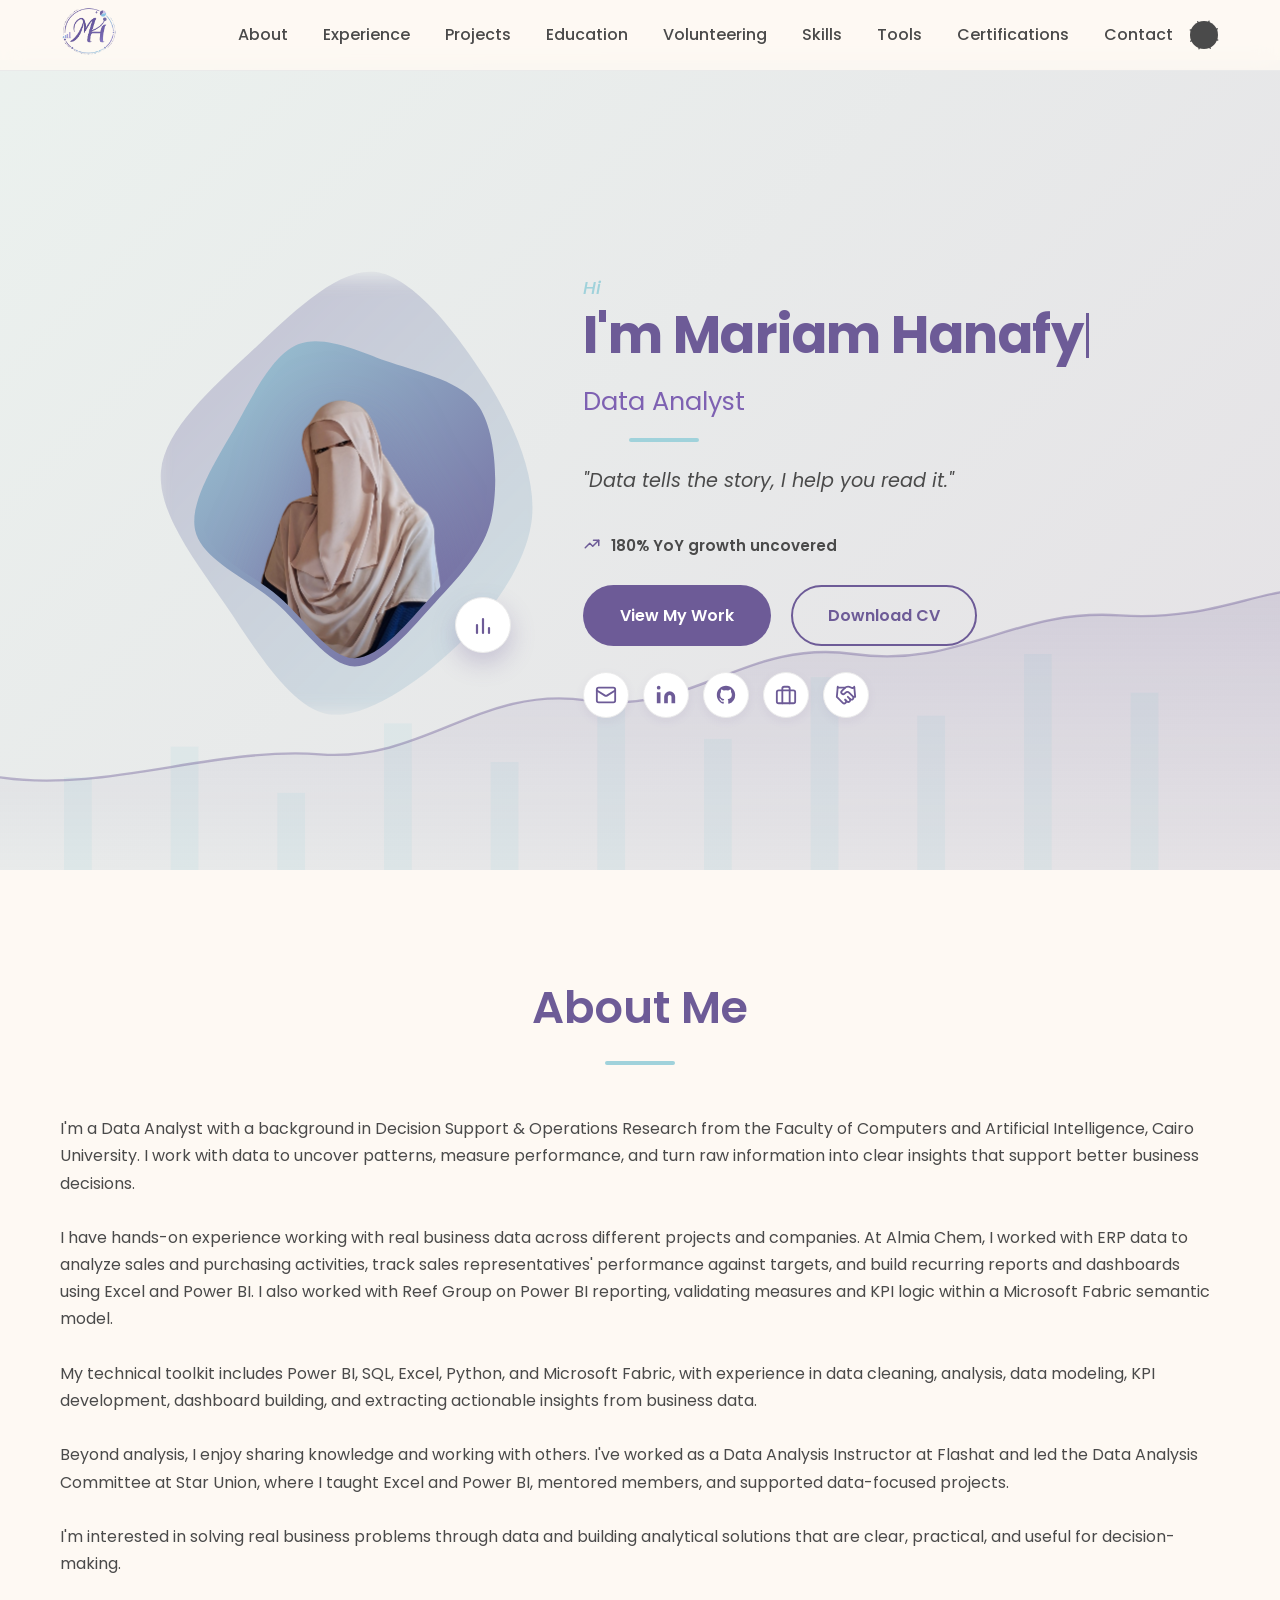
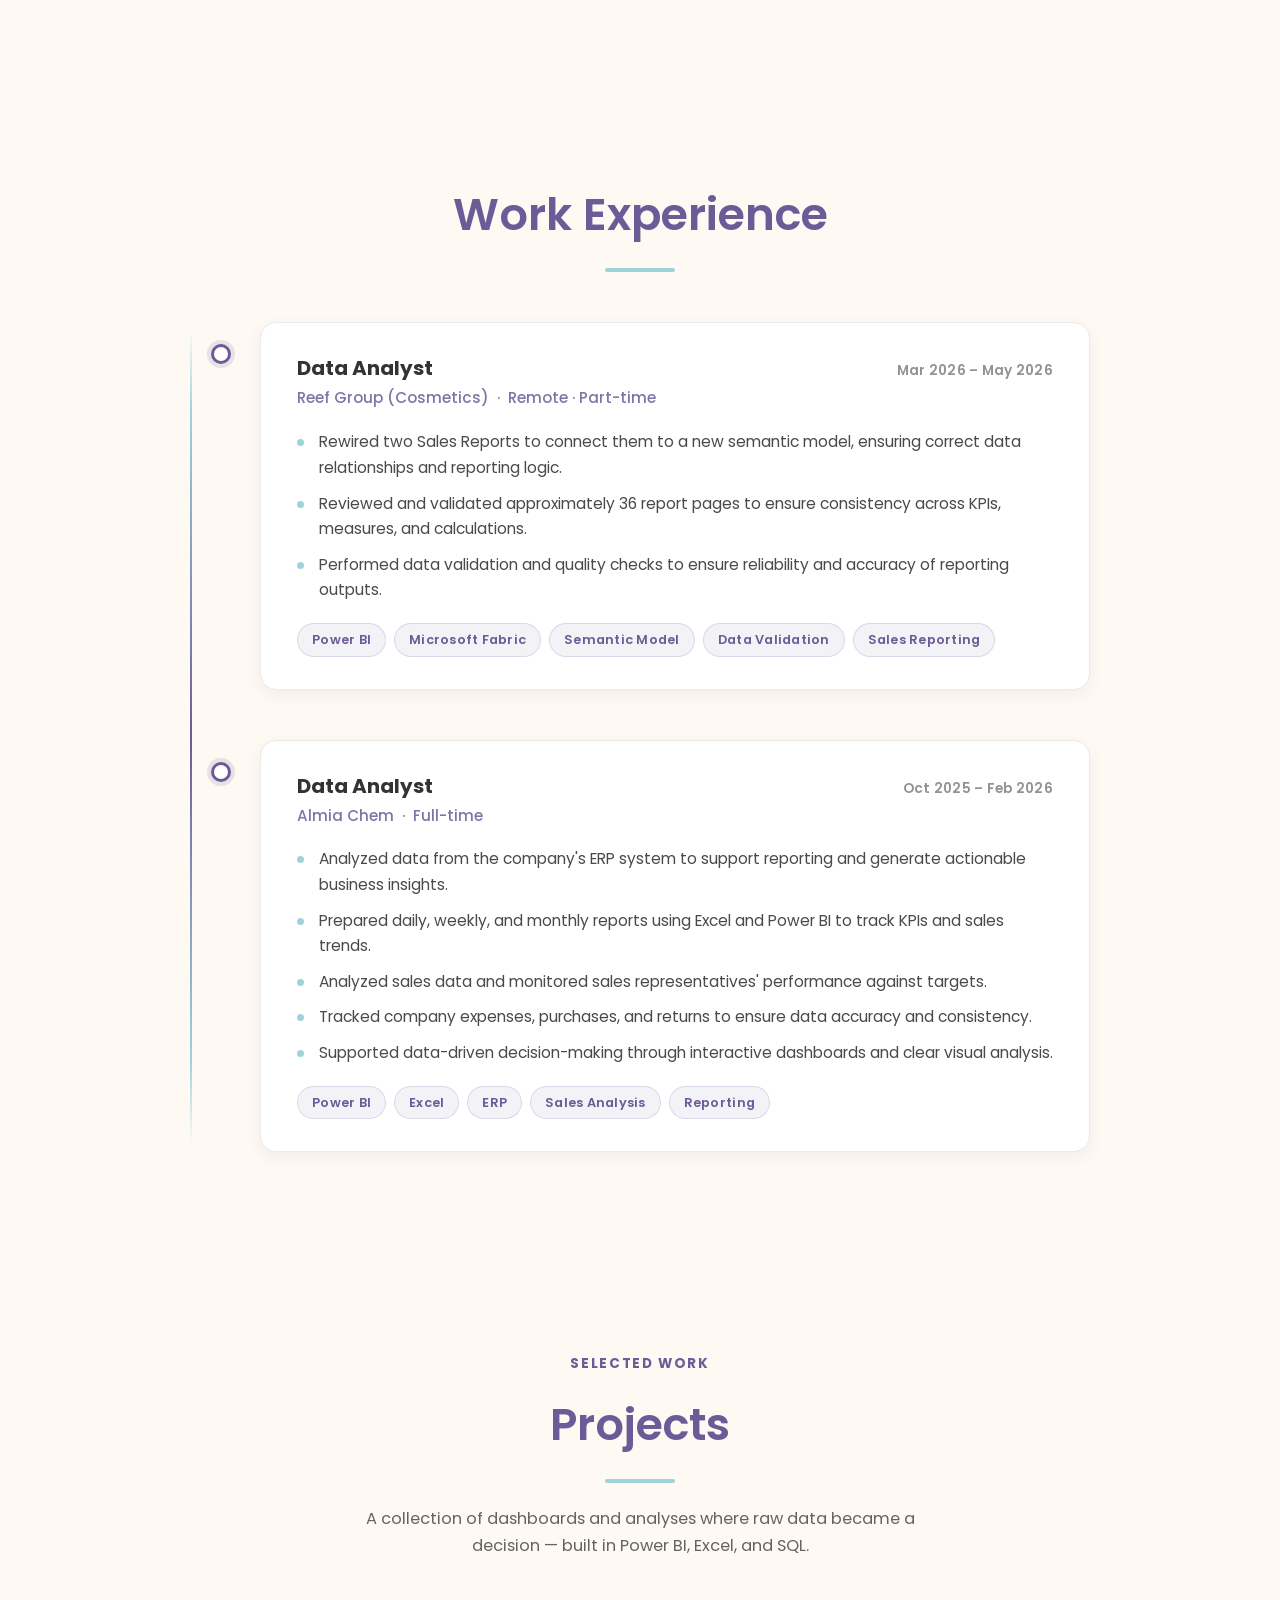
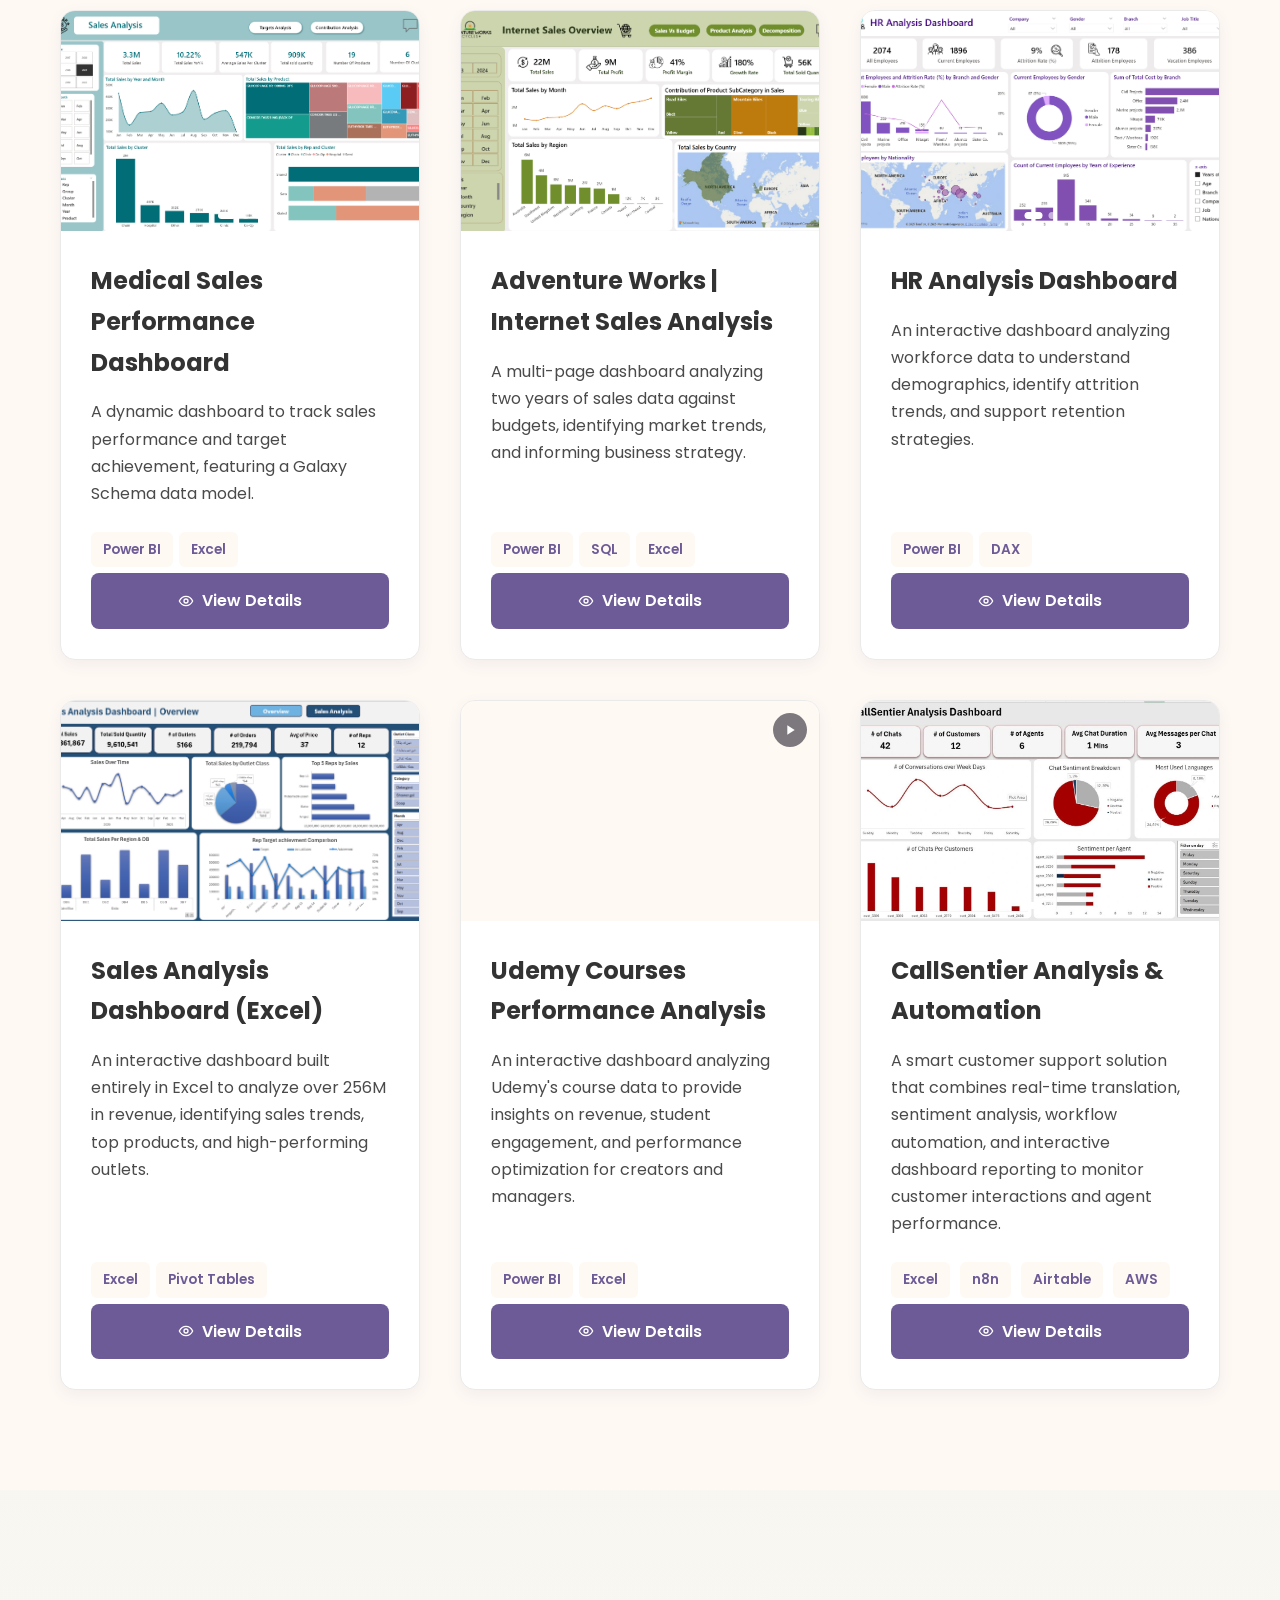
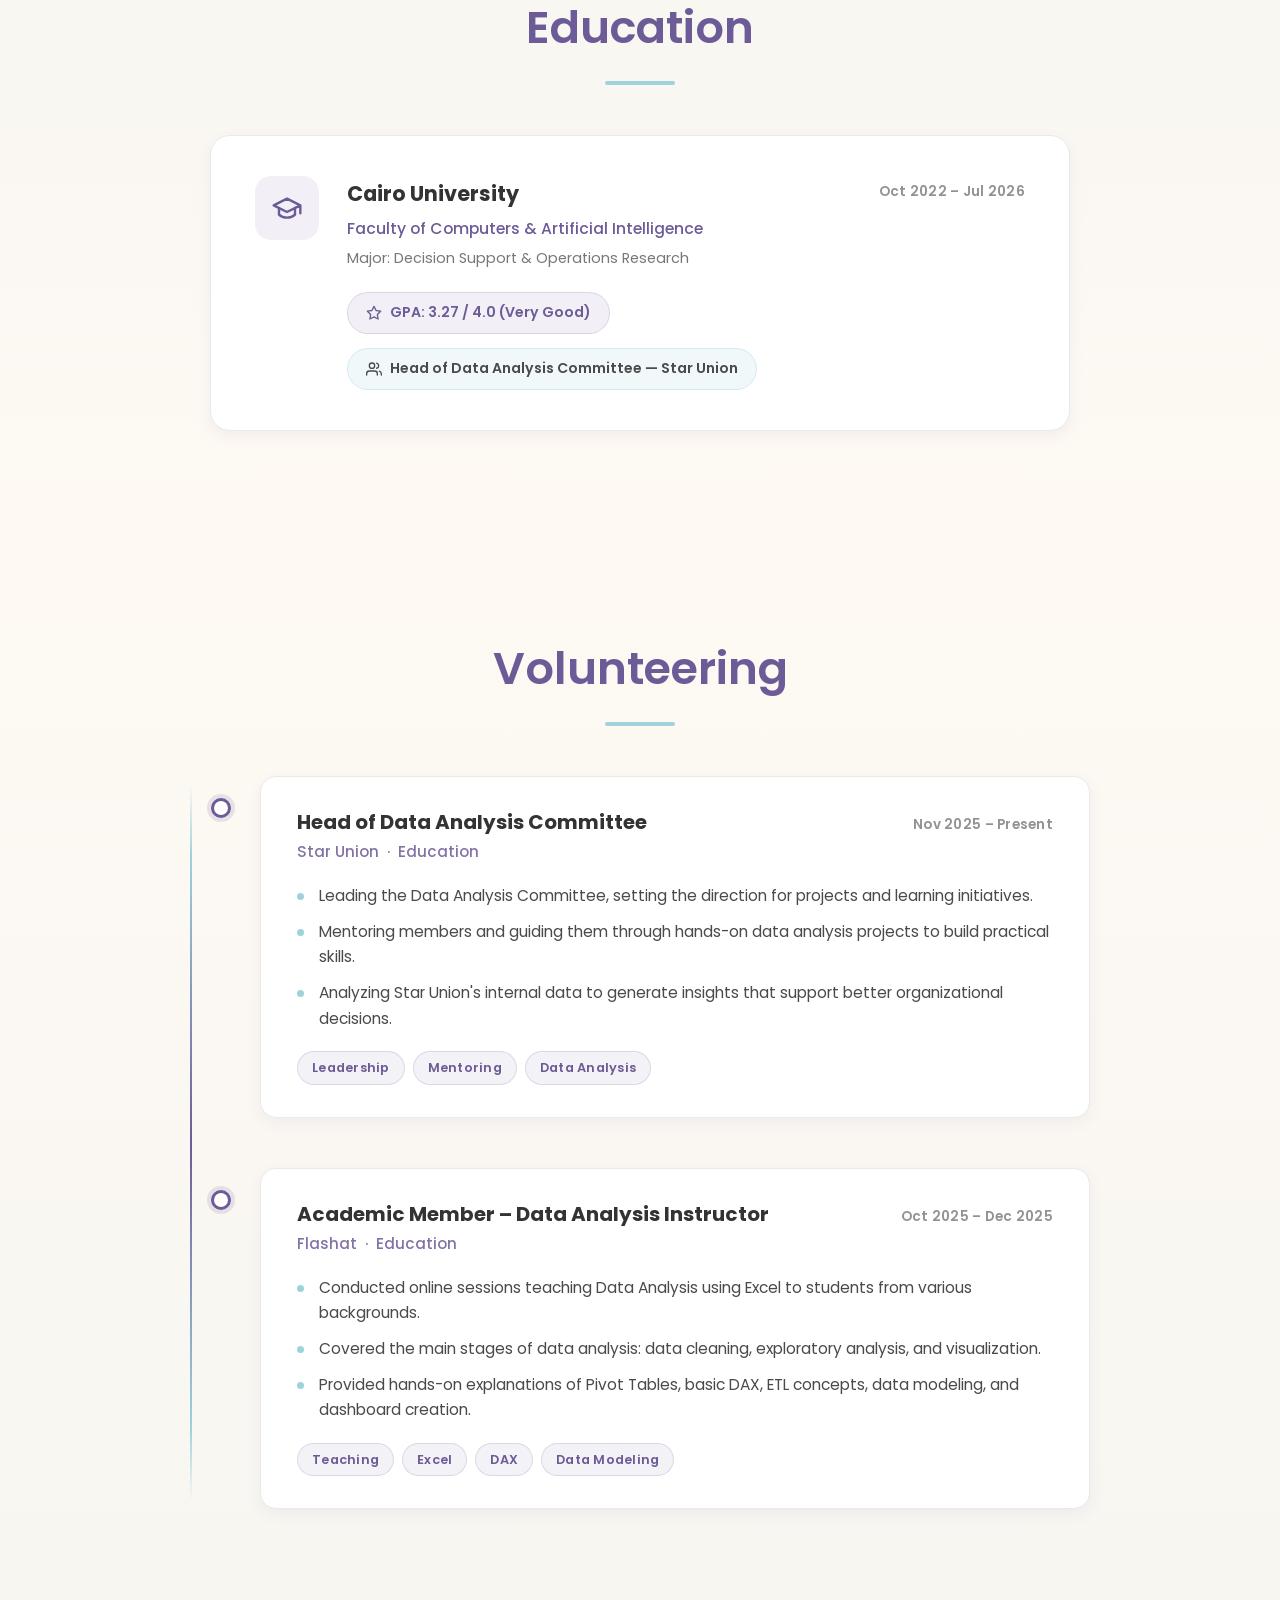
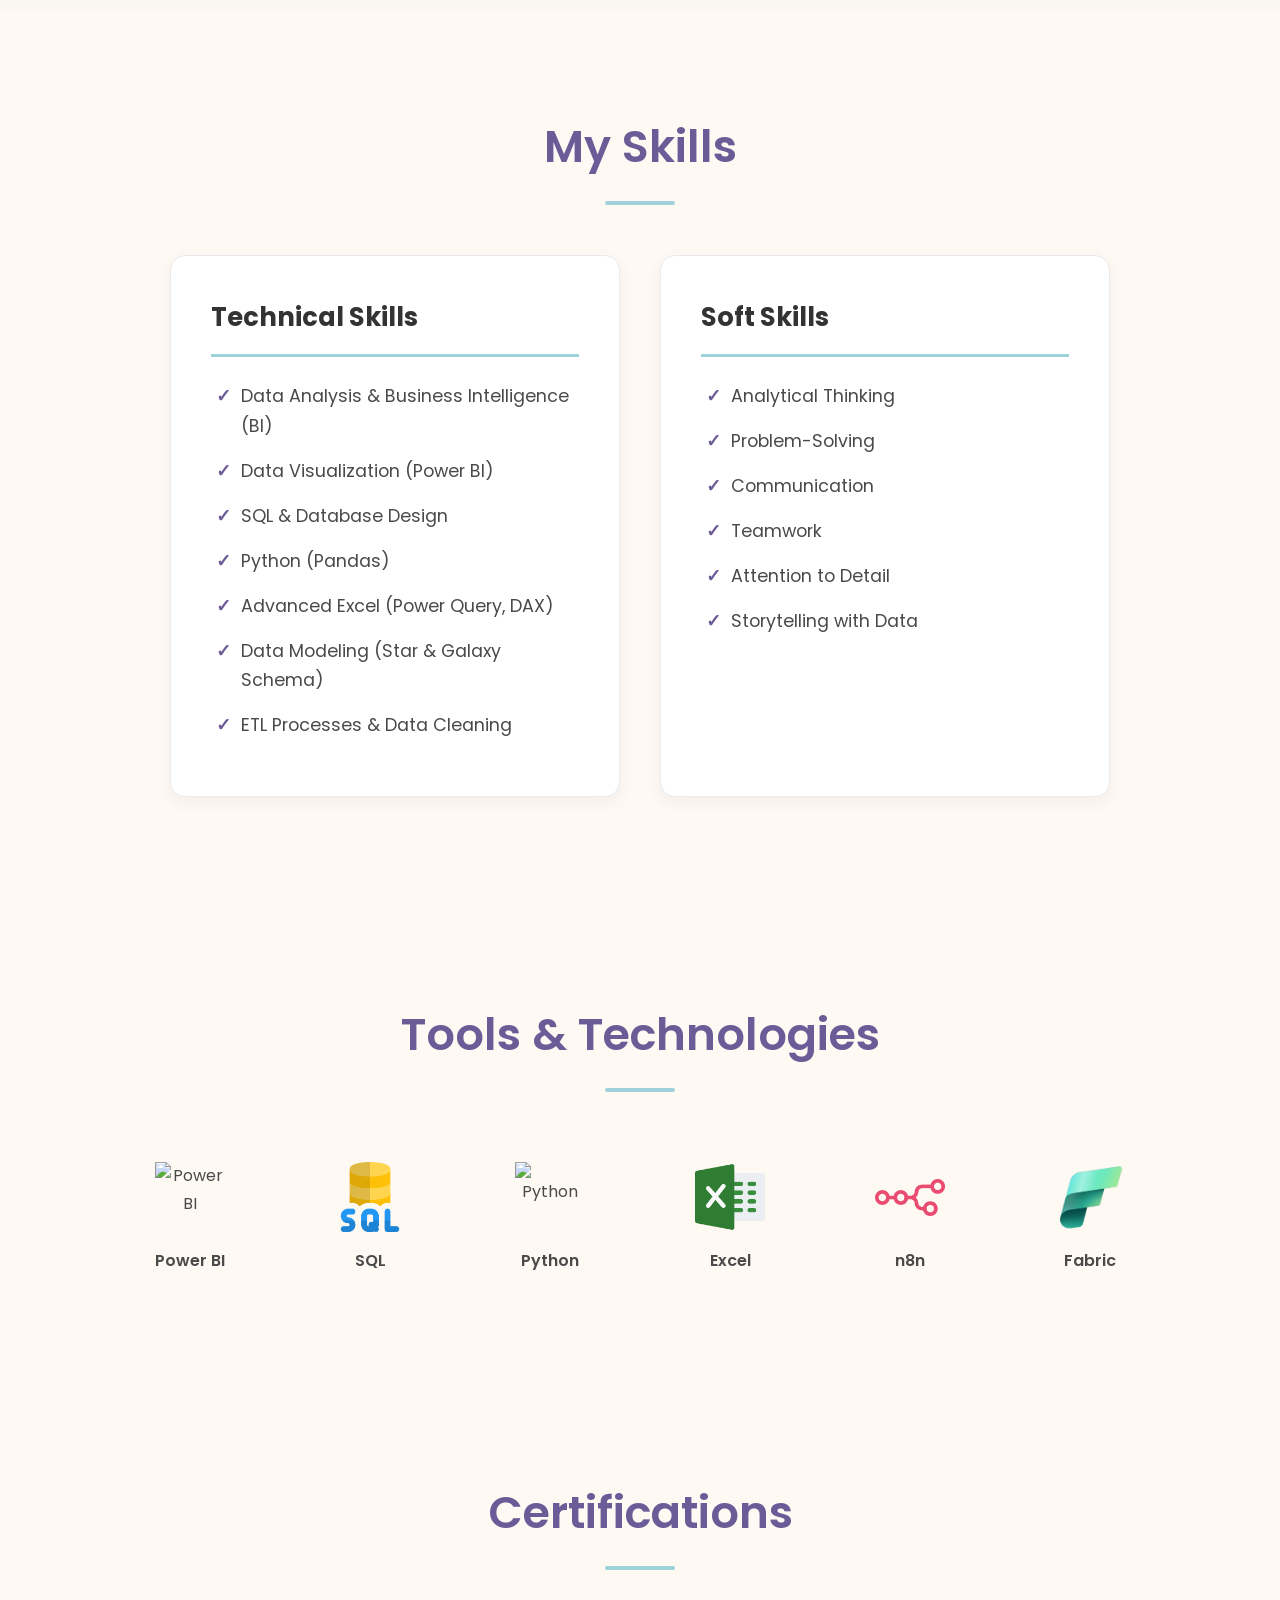
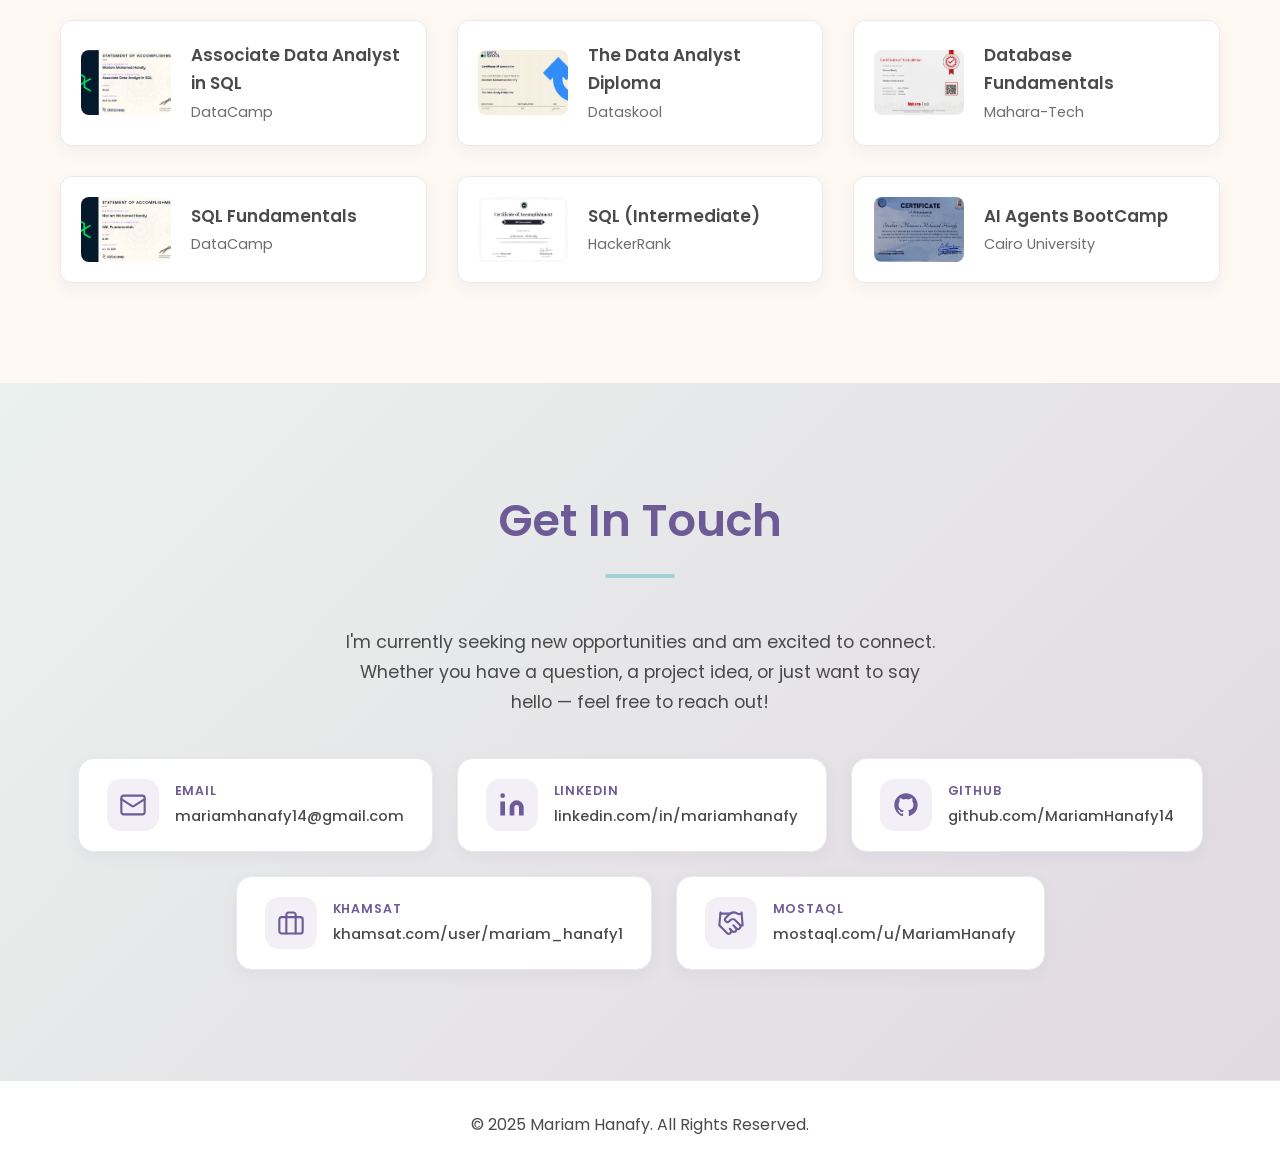
==== index.html @ 64dc669a "update" ====
<!DOCTYPE html>
<html lang="en">
<head>
    <meta charset="UTF-8">
    <meta name="viewport" content="width=device-width, initial-scale=1.0">
    <title>Mariam Hanafy | Data Analyst</title>
    <link rel="icon" type="image/svg+xml" href="logo.png">
    <link rel="stylesheet" href="style.css">
    <link rel="preconnect" href="https://fonts.googleapis.com">
    <link rel="preconnect" href="https://fonts.gstatic.com" crossorigin>
    <link href="https://fonts.googleapis.com/css2?family=Poppins:wght@300;400;500;600;700&display=swap" rel="stylesheet">
</head>
<body>

    <header>
        <div class="container">
<nav>
    <a href="index.html" class="logo">
        <img src="logo.png" alt="Mariam Hanafy Logo">
    </a>
    <div class="nav-right">
        <ul class="nav-links">
                    <li><a href="#about">About</a></li>
                    <li><a href="#experience">Experience</a></li>
                    <li><a href="#projects">Projects</a></li>
                    <li><a href="#education">Education</a></li>
                    <li><a href="#volunteering">Volunteering</a></li>
                    <li><a href="#skills">Skills</a></li>
                    <li><a href="#tools">Tools</a></li>
                    <li><a href="#certifications">Certifications</a></li>
                    <li><a href="#contact">Contact</a></li>
                </ul>

        <button class="theme-toggle" id="theme-toggle" title="Toggles light & dark" aria-label="auto" aria-live="polite">
            <svg class="sun-and-moon" aria-hidden="true" width="24" height="24" viewBox="0 0 24 24">
                <mask class="moon" id="moon-mask"><rect x="0" y="0" width="100%" height="100%" fill="white" /><circle cx="24" cy="10" r="6" fill="black" /></mask>
                <circle class="sun" cx="12" cy="12" r="6" mask="url(#moon-mask)" fill="currentColor" />
                <g class="sun-beams" stroke="currentColor"><line x1="12" y1="1" x2="12" y2="3" /><line x1="12" y1="21" x2="12" y2="23" /><line x1="4.22" y1="4.22" x2="5.64" y2="5.64" /><line x1="18.36" y1="18.36" x2="19.78" y2="19.78" /><line x1="1" y1="12" x2="3" y2="12" /><line x1="21" y1="12" x2="23" y2="12" /><line x1="4.22" y1="19.78" x2="5.64" y2="18.36" /><line x1="18.36" y1="5.64" x2="19.78" y2="4.22" /></g>
            </svg>
        </button>
        <button class="hamburger-btn" id="hamburger-btn" aria-label="Open menu">
            <span></span>
            <span></span>
            <span></span>
        </button>
    </div>
</nav>

        </div>
    </header>

    <main>
        <!-- ================================================== -->
        <!--                   Hero Section                     -->
        <!-- ================================================== -->
        <section id="hero">
            <!-- Reusable organic blob clip-paths for the profile photo frame -->
            <svg width="0" height="0" style="position:absolute" aria-hidden="true">
                <defs>
                    <clipPath id="blobPrimary" clipPathUnits="objectBoundingBox">
                        <path d="M 0.9153 0.5628 C 0.8936 0.6487 0.8174 0.7184 0.7500 0.7835 C 0.6826 0.8486 0.5903 0.9537 0.5111 0.9535 C 0.4319 0.9533 0.3534 0.8424 0.2747 0.7823 C 0.1960 0.7222 0.0579 0.6709 0.0389 0.5930 C 0.0199 0.5151 0.1099 0.3970 0.1607 0.3151 C 0.2115 0.2331 0.2675 0.1287 0.3436 0.1012 C 0.4198 0.0736 0.5285 0.1219 0.6179 0.1497 C 0.7072 0.1775 0.8304 0.1992 0.8800 0.2680 C 0.9295 0.3369 0.9369 0.4768 0.9153 0.5628 Z"/>
                    </clipPath>
                    <clipPath id="blobEcho" clipPathUnits="objectBoundingBox">
                        <path d="M 0.7716 0.8423 C 0.6858 0.9173 0.5403 1.0178 0.4421 1.0027 C 0.3440 0.9876 0.2532 0.8446 0.1829 0.7516 C 0.1126 0.6586 0.0102 0.5408 0.0202 0.4448 C 0.0301 0.3488 0.1529 0.2518 0.2427 0.1757 C 0.3324 0.0996 0.4596 -0.0211 0.5589 -0.0118 C 0.6583 -0.0026 0.7724 0.1371 0.8387 0.2312 C 0.9051 0.3253 0.9682 0.4508 0.9570 0.5526 C 0.9458 0.6545 0.8575 0.7673 0.7716 0.8423 Z"/>
                    </clipPath>
                </defs>
            </svg>

            <!-- Ambient data-chart backdrop: a growth line that draws itself in on load, confined to the bottom edge so it never crosses the name -->
            <div class="hero-chart-bg" aria-hidden="true">
                <svg viewBox="0 0 1200 420" preserveAspectRatio="none" xmlns="http://www.w3.org/2000/svg">
                    <defs>
                        <linearGradient id="heroAreaFill" x1="0" y1="0" x2="0" y2="1">
                            <stop class="hero-area-stop-top" offset="0%"/>
                            <stop class="hero-area-stop-bottom" offset="100%"/>
                        </linearGradient>
                    </defs>
                    <rect class="hero-chart-bar" x="60" y="300" width="26" height="120" style="animation-delay:0.35s"/>
                    <rect class="hero-chart-bar" x="160" y="260" width="26" height="160" style="animation-delay:0.42s"/>
                    <rect class="hero-chart-bar" x="260" y="320" width="26" height="100" style="animation-delay:0.49s"/>
                    <rect class="hero-chart-bar" x="360" y="230" width="26" height="190" style="animation-delay:0.56s"/>
                    <rect class="hero-chart-bar" x="460" y="280" width="26" height="140" style="animation-delay:0.63s"/>
                    <rect class="hero-chart-bar" x="560" y="200" width="26" height="220" style="animation-delay:0.70s"/>
                    <rect class="hero-chart-bar" x="660" y="250" width="26" height="170" style="animation-delay:0.77s"/>
                    <rect class="hero-chart-bar" x="760" y="170" width="26" height="250" style="animation-delay:0.84s"/>
                    <rect class="hero-chart-bar" x="860" y="220" width="26" height="200" style="animation-delay:0.91s"/>
                    <rect class="hero-chart-bar" x="960" y="140" width="26" height="280" style="animation-delay:0.98s"/>
                    <rect class="hero-chart-bar" x="1060" y="190" width="26" height="230" style="animation-delay:1.05s"/>
                    <path class="hero-chart-area" fill="url(#heroAreaFill)" d="M0,300 C100,320 200,260 300,270 C400,280 450,180 550,200 C650,220 700,120 800,140 C900,160 950,80 1050,90 C1120,96 1160,70 1200,60 L1200,420 L0,420 Z"/>
                    <path class="hero-chart-line" d="M0,300 C100,320 200,260 300,270 C400,280 450,180 550,200 C650,220 700,120 800,140 C900,160 950,80 1050,90 C1120,96 1160,70 1200,60"/>
                </svg>
            </div>

            <div class="container">
                <div class="hero-flex">
                    <!-- Photo, left -->
                    <div class="hero-photo-col hero-reveal">
                        <div class="hero-photo-frame">
                            <img src="my profile photo.png" alt="Mariam Hanafy" class="hero-photo">
                            <span class="photo-badge" aria-hidden="true">
                                <svg viewBox="0 0 24 24" fill="none" stroke="currentColor" stroke-width="2.2" stroke-linecap="round" stroke-linejoin="round"><line x1="6" y1="20" x2="6" y2="12"/><line x1="12" y1="20" x2="12" y2="6"/><line x1="18" y1="20" x2="18" y2="15"/></svg>
                            </span>
                        </div>
                    </div>

                    <!-- Text, right -->
                    <div class="hero-text-col">
                        <p class="hero-greeting hero-reveal">Hi</p>
                        <h1 class="hero-name hero-reveal">I'm <span class="hero-typed-wrap"><span id="heroTypedName" class="hero-typed"></span><span class="hero-cursor" aria-hidden="true"></span></span></h1>
                        <div class="subtitle-wrapper hero-reveal">
                            <h2 id="subtitle">Data Analyst</h2>
                        </div>
                        <p class="tagline hero-reveal">"Data tells the story, I help you read it."</p>

                        <!-- Rotating stats ticker, drawn from real project results -->
                        <div class="hero-ticker hero-reveal">
                            <svg class="ticker-icon" viewBox="0 0 24 24" fill="none" stroke="currentColor" stroke-width="2" stroke-linecap="round" stroke-linejoin="round" aria-hidden="true"><polyline points="3 17 9 11 13 15 21 7"/><polyline points="14 7 21 7 21 14"/></svg>
                            <div class="ticker-track">
                                <span class="ticker-item">22M+ EGP in sales analyzed</span>
                                <span class="ticker-item">180% YoY growth uncovered</span>
                                <span class="ticker-item">6 dashboards shipped</span>
                                <span class="ticker-item">96.9% of target tracked to the point</span>
                            </div>
                        </div>

                        <div class="hero-buttons hero-reveal">
                            <a href="#projects" class="btn btn-primary">View My Work</a>
                            <a href="https://drive.google.com/file/d/1ixuGTMuUSyiNwHGaddFv5WG_xXlTjDwF/view?usp=sharing" target="_blank" class="btn btn-secondary">Download CV</a>
                        </div>
                        <!-- Hero Social Icons -->
                        <div class="hero-socials hero-reveal">
                            <a href="mailto:mariamhanafy14@gmail.com" class="hero-social-link" title="Email Me">
                                <svg xmlns="http://www.w3.org/2000/svg" width="22" height="22" viewBox="0 0 24 24" fill="none" stroke="currentColor" stroke-width="2" stroke-linecap="round" stroke-linejoin="round"><rect x="2" y="4" width="20" height="16" rx="2"/><path d="m22 7-8.97 5.7a1.94 1.94 0 0 1-2.06 0L2 7"/></svg>
                            </a>
                            <a href="https://www.linkedin.com/in/mariamhanafy" target="_blank" class="hero-social-link" title="LinkedIn">
                                <svg xmlns="http://www.w3.org/2000/svg" width="22" height="22" viewBox="0 0 24 24" fill="currentColor"><path d="M16 8a6 6 0 0 1 6 6v7h-4v-7a2 2 0 0 0-2-2 2 2 0 0 0-2 2v7h-4v-7a6 6 0 0 1 6-6z"/><rect x="2" y="9" width="4" height="12"/><circle cx="4" cy="4" r="2"/></svg>
                            </a>
                            <a href="https://github.com/MariamHanafy14" target="_blank" class="hero-social-link" title="GitHub">
                                <svg xmlns="http://www.w3.org/2000/svg" width="22" height="22" viewBox="0 0 24 24" fill="currentColor"><path d="M12 2C6.477 2 2 6.484 2 12.017c0 4.425 2.865 8.18 6.839 9.504.5.092.682-.217.682-.483 0-.237-.008-.868-.013-1.703-2.782.605-3.369-1.343-3.369-1.343-.454-1.158-1.11-1.466-1.11-1.466-.908-.62.069-.608.069-.608 1.003.07 1.531 1.032 1.531 1.032.892 1.53 2.341 1.088 2.91.832.092-.647.35-1.088.636-1.338-2.22-.253-4.555-1.113-4.555-4.951 0-1.093.39-1.988 1.029-2.688-.103-.253-.446-1.272.098-2.65 0 0 .84-.27 2.75 1.026A9.564 9.564 0 0 1 12 6.844a9.59 9.59 0 0 1 2.504.337c1.909-1.296 2.747-1.027 2.747-1.027.546 1.379.202 2.398.1 2.651.64.7 1.028 1.595 1.028 2.688 0 3.848-2.339 4.695-4.566 4.943.359.309.678.92.678 1.855 0 1.338-.012 2.419-.012 2.747 0 .268.18.58.688.482A10.02 10.02 0 0 0 22 12.017C22 6.484 17.522 2 12 2z"/></svg>
                            </a>
                            <a href="https://khamsat.com/user/mariam_hanafy1" target="_blank" class="hero-social-link" title="Khamsat">
                                <svg xmlns="http://www.w3.org/2000/svg" width="22" height="22" viewBox="0 0 24 24" fill="none" stroke="currentColor" stroke-width="2" stroke-linecap="round" stroke-linejoin="round"><rect x="2" y="7" width="20" height="14" rx="2" ry="2"/><path d="M16 21V5a2 2 0 0 0-2-2h-4a2 2 0 0 0-2 2v16"/></svg>
                            </a>
                            <a href="https://mostaql.com/u/MariamHanafy" target="_blank" class="hero-social-link" title="Mostaql">
                                <svg xmlns="http://www.w3.org/2000/svg" width="22" height="22" viewBox="0 0 24 24" fill="none" stroke="currentColor" stroke-width="2" stroke-linecap="round" stroke-linejoin="round"><path d="m11 17 2 2a1 1 0 1 0 3-3"/><path d="m14 14 2.5 2.5a1 1 0 1 0 3-3l-3.88-3.88a3 3 0 0 0-4.24 0l-.88.88a1 1 0 1 1-3-3l2.81-2.81a5.79 5.79 0 0 1 7.06-.87l.47.28a2 2 0 0 0 1.42.25L21 4"/><path d="m21 3 1 11h-2"/><path d="M3 3 2 14l6.5 6.5a1 1 0 1 0 3-3"/><path d="M3 4h8"/></svg>
                            </a>
                        </div>
                    </div>
                </div>
            </div>
        </section>

        <!-- ================================================== -->
        <!--                   About Section                    -->
        <!-- ================================================== -->
        <section id="about">
            <div class="container">
                <h2>About Me</h2>
                <p>
                    I'm a Data Analyst with a background in Decision Support & Operations Research from the Faculty of Computers and Artificial Intelligence, Cairo University. I work with data to uncover patterns, measure performance, and turn raw information into clear insights that support better business decisions.
                    <br><br>
                    I have hands-on experience working with real business data across different projects and companies. At Almia Chem, I worked with ERP data to analyze sales and purchasing activities, track sales representatives' performance against targets, and build recurring reports and dashboards using Excel and Power BI. I also worked with Reef Group on Power BI reporting, validating measures and KPI logic within a Microsoft Fabric semantic model.
                    <br><br>
                    My technical toolkit includes Power BI, SQL, Excel, Python, and Microsoft Fabric, with experience in data cleaning, analysis, data modeling, KPI development, dashboard building, and extracting actionable insights from business data.
                    <br><br>
                    Beyond analysis, I enjoy sharing knowledge and working with others. I've worked as a Data Analysis Instructor at Flashat and led the Data Analysis Committee at Star Union, where I taught Excel and Power BI, mentored members, and supported data-focused projects.
                    <br><br>
                    I'm interested in solving real business problems through data and building analytical solutions that are clear, practical, and useful for decision-making.
                </p>
            </div>
        </section>
<!-- ================================================== -->
<!--               Work Experience Section              -->
<!-- ================================================== -->

<section id="experience">
    <div class="container">
        <h2>Work Experience</h2>

        <div class="timeline">

            <!-- Reef Group -->
            <div class="timeline-item">
                <div class="timeline-dot"></div>
                <div class="timeline-content">
                    <div class="timeline-header">
                        <div>
                            <h3 class="timeline-role">Data Analyst</h3>
                            <p class="timeline-company">Reef Group (Cosmetics) &nbsp;·&nbsp; Remote · Part-time</p>
                        </div>
                        <span class="timeline-date">Mar 2026 – May 2026</span>
                    </div>

                    <ul class="timeline-bullets">
                        <li>Rewired two Sales Reports to connect them to a new semantic model, ensuring correct data relationships and reporting logic.</li>
                        <li>Reviewed and validated approximately 36 report pages to ensure consistency across KPIs, measures, and calculations.</li>
                        <li>Performed data validation and quality checks to ensure reliability and accuracy of reporting outputs.</li>
                    </ul>

                    <div class="timeline-tags">
                        <span>Power BI</span>
                        <span>Microsoft Fabric</span>
                        <span>Semantic Model</span>
                        <span>Data Validation</span>
                        <span>Sales Reporting</span>
                    </div>
                </div>
            </div>

            <!-- Almia Chem -->
            <div class="timeline-item">
                <div class="timeline-dot"></div>
                <div class="timeline-content">
                    <div class="timeline-header">
                        <div>
                            <h3 class="timeline-role">Data Analyst</h3>
                            <p class="timeline-company">Almia Chem &nbsp;·&nbsp; Full-time</p>
                        </div>
                        <span class="timeline-date">Oct 2025 – Feb 2026</span>
                    </div>

                    <ul class="timeline-bullets">
                        <li>Analyzed data from the company's ERP system to support reporting and generate actionable business insights.</li>
                        <li>Prepared daily, weekly, and monthly reports using Excel and Power BI to track KPIs and sales trends.</li>
                        <li>Analyzed sales data and monitored sales representatives' performance against targets.</li>
                        <li>Tracked company expenses, purchases, and returns to ensure data accuracy and consistency.</li>
                        <li>Supported data-driven decision-making through interactive dashboards and clear visual analysis.</li>
                    </ul>

                    <div class="timeline-tags">
                        <span>Power BI</span>
                        <span>Excel</span>
                        <span>ERP</span>
                        <span>Sales Analysis</span>
                        <span>Reporting</span>
                    </div>
                </div>
            </div>

        </div>
    </div>
</section>

<!-- ================================================== -->
<!--               Projects Section              -->
<!-- ================================================== -->      

        <section id="projects">
            <div class="container">
                <span class="section-eyebrow">Selected Work</span>
                <h2>Projects</h2>
                <p class="section-intro">A collection of dashboards and analyses where raw data became a decision — built in Power BI, Excel, and SQL.</p>
                <div class="projects-grid">

                    <!-- Medical Sales Performance Dashboard -->
                    <div class="project-card">
                        <div class="card-carousel">
                            <div class="card-carousel-track">
                                <img src="Medical Sales Project/Medical_Sales_1.png" alt="Medical Sales Dashboard - Sales Analysis page">
                                <img src="Medical Sales Project/Medical_Sales_2.png" alt="Medical Sales Dashboard - Target Achievement page">
                                <img src="Medical Sales Project/Medical_Sales_3.png" alt="Medical Sales Dashboard - Contribution Analysis page">
                            </div>
                            <button class="card-carousel-btn prev" aria-label="Previous image"><svg viewBox="0 0 24 24" fill="none" stroke="currentColor" stroke-width="2.5" stroke-linecap="round" stroke-linejoin="round"><polyline points="15 18 9 12 15 6"/></svg></button>
                            <button class="card-carousel-btn next" aria-label="Next image"><svg viewBox="0 0 24 24" fill="none" stroke="currentColor" stroke-width="2.5" stroke-linecap="round" stroke-linejoin="round"><polyline points="9 18 15 12 9 6"/></svg></button>
                            <div class="card-carousel-dots">
                                <button class="card-carousel-dot active" aria-label="Slide 1"></button>
                                <button class="card-carousel-dot" aria-label="Slide 2"></button>
                                <button class="card-carousel-dot" aria-label="Slide 3"></button>
                            </div>
                        </div>
                        <div class="project-info">
                            <h3>Medical Sales Performance Dashboard</h3>
                            <p>A dynamic dashboard to track sales performance and target achievement, featuring a Galaxy Schema data model.</p>
                            <div class="tools"><span>Power BI</span><span>Excel</span></div>
                            <a href="projects/medical-sales.html" class="btn-project">
                                <svg viewBox="0 0 24 24" fill="none" stroke="currentColor" stroke-width="2" stroke-linecap="round" stroke-linejoin="round"><circle cx="12" cy="12" r="3"/><path d="M2 12s3.5-7 10-7 10 7 10 7-3.5 7-10 7-10-7-10-7z"/></svg>
                                View Details
                            </a>
                        </div>
                    </div>

                    <!-- Adventure Works -->
                    <div class="project-card">
                        <div class="card-carousel">
                            <div class="card-carousel-track">
                                <img src="Adventure works project/Adventure_works_1.png" alt="Adventure Works Dashboard page 1">
                                <img src="Adventure works project/Adventure_works_2.png" alt="Adventure Works Dashboard page 2">
                                <img src="Adventure works project/Adventure_works_3.png" alt="Adventure Works Dashboard page 3">
                                <img src="Adventure works project/Adventure_works_4.png" alt="Adventure Works Dashboard page 4">
                                <img src="Adventure works project/Adventure_works_5.png" alt="Adventure Works Dashboard page 5">
                            </div>
                            <button class="card-carousel-btn prev" aria-label="Previous image"><svg viewBox="0 0 24 24" fill="none" stroke="currentColor" stroke-width="2.5" stroke-linecap="round" stroke-linejoin="round"><polyline points="15 18 9 12 15 6"/></svg></button>
                            <button class="card-carousel-btn next" aria-label="Next image"><svg viewBox="0 0 24 24" fill="none" stroke="currentColor" stroke-width="2.5" stroke-linecap="round" stroke-linejoin="round"><polyline points="9 18 15 12 9 6"/></svg></button>
                            <div class="card-carousel-dots">
                                <button class="card-carousel-dot active" aria-label="Slide 1"></button>
                                <button class="card-carousel-dot" aria-label="Slide 2"></button>
                                <button class="card-carousel-dot" aria-label="Slide 3"></button>
                                <button class="card-carousel-dot" aria-label="Slide 4"></button>
                                <button class="card-carousel-dot" aria-label="Slide 5"></button>
                            </div>
                        </div>
                        <div class="project-info">
                            <h3>Adventure Works | Internet Sales Analysis</h3>
                            <p>A multi-page dashboard analyzing two years of sales data against budgets, identifying market trends, and informing business strategy.</p>
                            <div class="tools"><span>Power BI</span><span>SQL</span><span>Excel</span></div>
                            <a href="projects/adventure-works.html" class="btn-project">
                                <svg viewBox="0 0 24 24" fill="none" stroke="currentColor" stroke-width="2" stroke-linecap="round" stroke-linejoin="round"><circle cx="12" cy="12" r="3"/><path d="M2 12s3.5-7 10-7 10 7 10 7-3.5 7-10 7-10-7-10-7z"/></svg>
                                View Details
                            </a>
                        </div>
                    </div>

                    <!-- HR Analysis -->
                    <div class="project-card">
                        <div class="card-carousel">
                            <div class="card-carousel-track">
                                <img src="HR project/HR_1.png" alt="HR Analysis Dashboard - Overview page">
                                <img src="HR project/HR_2.png" alt="HR Analysis Dashboard - Compensation page">
                            </div>
                            <button class="card-carousel-btn prev" aria-label="Previous image"><svg viewBox="0 0 24 24" fill="none" stroke="currentColor" stroke-width="2.5" stroke-linecap="round" stroke-linejoin="round"><polyline points="15 18 9 12 15 6"/></svg></button>
                            <button class="card-carousel-btn next" aria-label="Next image"><svg viewBox="0 0 24 24" fill="none" stroke="currentColor" stroke-width="2.5" stroke-linecap="round" stroke-linejoin="round"><polyline points="9 18 15 12 9 6"/></svg></button>
                            <div class="card-carousel-dots">
                                <button class="card-carousel-dot active" aria-label="Slide 1"></button>
                                <button class="card-carousel-dot" aria-label="Slide 2"></button>
                            </div>
                        </div>
                        <div class="project-info">
                            <h3>HR Analysis Dashboard</h3>
                            <p>An interactive dashboard analyzing workforce data to understand demographics, identify attrition trends, and support retention strategies.</p>
                            <div class="tools"><span>Power BI</span><span>DAX</span></div>
                            <a href="projects/hr-analysis.html" class="btn-project">
                                <svg viewBox="0 0 24 24" fill="none" stroke="currentColor" stroke-width="2" stroke-linecap="round" stroke-linejoin="round"><circle cx="12" cy="12" r="3"/><path d="M2 12s3.5-7 10-7 10 7 10 7-3.5 7-10 7-10-7-10-7z"/></svg>
                                View Details
                            </a>
                        </div>
                    </div>

                    <!-- Sales Analysis Dashboard (Excel) -->
                    <div class="project-card">
                        <div class="card-carousel">
                            <div class="card-carousel-track">
                                <img src="Sales project/Sales_excel_1.png" alt="Sales Analysis Dashboard - page 1">
                                <img src="Sales project/Sales_excel_2.png" alt="Sales Analysis Dashboard - page 2">
                            </div>
                            <button class="card-carousel-btn prev" aria-label="Previous image"><svg viewBox="0 0 24 24" fill="none" stroke="currentColor" stroke-width="2.5" stroke-linecap="round" stroke-linejoin="round"><polyline points="15 18 9 12 15 6"/></svg></button>
                            <button class="card-carousel-btn next" aria-label="Next image"><svg viewBox="0 0 24 24" fill="none" stroke="currentColor" stroke-width="2.5" stroke-linecap="round" stroke-linejoin="round"><polyline points="9 18 15 12 9 6"/></svg></button>
                            <div class="card-carousel-dots">
                                <button class="card-carousel-dot active" aria-label="Slide 1"></button>
                                <button class="card-carousel-dot" aria-label="Slide 2"></button>
                            </div>
                        </div>
                        <div class="project-info">
                            <h3>Sales Analysis Dashboard (Excel)</h3>
                            <p>An interactive dashboard built entirely in Excel to analyze over 256M in revenue, identifying sales trends, top products, and high-performing outlets.</p>
                            <div class="tools"><span>Excel</span><span>Pivot Tables</span></div>
                            <a href="projects/sales-excel.html" class="btn-project">
                                <svg viewBox="0 0 24 24" fill="none" stroke="currentColor" stroke-width="2" stroke-linecap="round" stroke-linejoin="round"><circle cx="12" cy="12" r="3"/><path d="M2 12s3.5-7 10-7 10 7 10 7-3.5 7-10 7-10-7-10-7z"/></svg>
                                View Details
                            </a>
                        </div>
                    </div>

                    <!-- Udemy -->
                    <div class="project-card">
                        <div class="card-carousel">
                            <div class="card-carousel-track">
                                <video src="UDEMY courses project/Udemy courses Dashboard video.mp4" muted loop playsinline preload="metadata"></video>
                            </div>
                            <div class="card-carousel-play-badge" aria-hidden="true">
                                <svg viewBox="0 0 24 24" fill="currentColor"><path d="M8 5v14l11-7z"/></svg>
                            </div>
                        </div>
                        <div class="project-info">
                            <h3>Udemy Courses Performance Analysis</h3>
                            <p>An interactive dashboard analyzing Udemy's course data to provide insights on revenue, student engagement, and performance optimization for creators and managers.</p>
                            <div class="tools"><span>Power BI</span><span>Excel</span></div>
                            <a href="projects/udemy-courses.html" class="btn-project">
                                <svg viewBox="0 0 24 24" fill="none" stroke="currentColor" stroke-width="2" stroke-linecap="round" stroke-linejoin="round"><circle cx="12" cy="12" r="3"/><path d="M2 12s3.5-7 10-7 10 7 10 7-3.5 7-10 7-10-7-10-7z"/></svg>
                                View Details
                            </a>
                        </div>
                    </div>

                    <!-- CallSentier -->
                    <div class="project-card">
                        <div class="card-carousel">
                            <div class="card-carousel-track">
                                <img src="Call Sentier project/Call_Sentier_1.png" alt="CallSentier Dashboard">
                                <img src="Call Sentier project/CallSentier Automation Work Flow.png" alt="CallSentier Automation Workflow">
                            </div>
                            <button class="card-carousel-btn prev" aria-label="Previous image"><svg viewBox="0 0 24 24" fill="none" stroke="currentColor" stroke-width="2.5" stroke-linecap="round" stroke-linejoin="round"><polyline points="15 18 9 12 15 6"/></svg></button>
                            <button class="card-carousel-btn next" aria-label="Next image"><svg viewBox="0 0 24 24" fill="none" stroke="currentColor" stroke-width="2.5" stroke-linecap="round" stroke-linejoin="round"><polyline points="9 18 15 12 9 6"/></svg></button>
                            <div class="card-carousel-dots">
                                <button class="card-carousel-dot active" aria-label="Slide 1"></button>
                                <button class="card-carousel-dot" aria-label="Slide 2"></button>
                            </div>
                        </div>
                        <div class="project-info">
                            <h3>CallSentier Analysis & Automation</h3>
                            <p>A smart customer support solution that combines real-time translation, sentiment analysis, workflow automation, and interactive dashboard reporting to monitor customer interactions and agent performance.</p>
                            <div class="tools">
                                <span>Excel</span>
                                <span>n8n</span>
                                <span>Airtable</span>
                                <span>AWS</span>
                            </div>
                            <a href="projects/callsentier.html" class="btn-project">
                                <svg viewBox="0 0 24 24" fill="none" stroke="currentColor" stroke-width="2" stroke-linecap="round" stroke-linejoin="round"><circle cx="12" cy="12" r="3"/><path d="M2 12s3.5-7 10-7 10 7 10 7-3.5 7-10 7-10-7-10-7z"/></svg>
                                View Details
                            </a>
                        </div>
                    </div>

                </div>
            </div>
        </section>
<!-- ================================================== -->
        <!--                 Education Section                  -->
        <!-- ================================================== -->
        <section id="education">
            <div class="container">
                <h2>Education</h2>
                <div class="education-card">
                    <div class="edu-icon">
                        <svg xmlns="http://www.w3.org/2000/svg" width="32" height="32" viewBox="0 0 24 24" fill="none" stroke="currentColor" stroke-width="1.8" stroke-linecap="round" stroke-linejoin="round"><path d="M22 10v6M2 10l10-5 10 5-10 5z"/><path d="M6 12v5c3 3 9 3 12 0v-5"/></svg>
                    </div>
                    <div class="edu-body">
                        <div class="edu-header">
                            <div>
                                <h3 class="edu-university">Cairo University</h3>
                                <p class="edu-faculty">Faculty of Computers & Artificial Intelligence</p>
                                <p class="edu-major">Major: Decision Support & Operations Research</p>
                            </div>
                            <span class="edu-date">Oct 2022 – Jul 2026</span>
                        </div>
                        <div class="edu-details">
                            <div class="edu-badge">
                                <svg xmlns="http://www.w3.org/2000/svg" width="16" height="16" viewBox="0 0 24 24" fill="none" stroke="currentColor" stroke-width="2" stroke-linecap="round" stroke-linejoin="round"><path d="M12 2l3.09 6.26L22 9.27l-5 4.87 1.18 6.88L12 17.77l-6.18 3.25L7 14.14 2 9.27l6.91-1.01L12 2z"/></svg>
                                GPA: 3.27 / 4.0 (Very Good)
                            </div>
                            <div class="edu-activity">
                                <svg xmlns="http://www.w3.org/2000/svg" width="16" height="16" viewBox="0 0 24 24" fill="none" stroke="currentColor" stroke-width="2" stroke-linecap="round" stroke-linejoin="round"><path d="M17 21v-2a4 4 0 0 0-4-4H5a4 4 0 0 0-4 4v2"/><circle cx="9" cy="7" r="4"/><path d="M23 21v-2a4 4 0 0 0-3-3.87"/><path d="M16 3.13a4 4 0 0 1 0 7.75"/></svg>
                                Head of Data Analysis Committee — Star Union
                            </div>
                        </div>
                    </div>
                </div>
            </div>
        </section>

        <!-- ================================================== -->
        <!--               Volunteering Section                 -->
        <!-- ================================================== -->
        <section id="volunteering">
            <div class="container">
                <h2>Volunteering</h2>
                <div class="timeline">

                    <div class="timeline-item">
                        <div class="timeline-dot"></div>
                        <div class="timeline-content">
                            <div class="timeline-header">
                                <div>
                                    <h3 class="timeline-role">Head of Data Analysis Committee</h3>
                                    <p class="timeline-company">Star Union &nbsp;·&nbsp; Education</p>
                                </div>
                                <span class="timeline-date">Nov 2025 – Present</span>
                            </div>
                            <ul class="timeline-bullets">
                                <li>Leading the Data Analysis Committee, setting the direction for projects and learning initiatives.</li>
                                <li>Mentoring members and guiding them through hands-on data analysis projects to build practical skills.</li>
                                <li>Analyzing Star Union's internal data to generate insights that support better organizational decisions.</li>
                            </ul>
                            <div class="timeline-tags">
                                <span>Leadership</span>
                                <span>Mentoring</span>
                                <span>Data Analysis</span>
                            </div>
                        </div>
                    </div>

                    <div class="timeline-item">
                        <div class="timeline-dot"></div>
                        <div class="timeline-content">
                            <div class="timeline-header">
                                <div>
                                    <h3 class="timeline-role">Academic Member – Data Analysis Instructor</h3>
                                    <p class="timeline-company">Flashat &nbsp;·&nbsp; Education</p>
                                </div>
                                <span class="timeline-date">Oct 2025 – Dec 2025</span>
                            </div>
                            <ul class="timeline-bullets">
                                <li>Conducted online sessions teaching Data Analysis using Excel to students from various backgrounds.</li>
                                <li>Covered the main stages of data analysis: data cleaning, exploratory analysis, and visualization.</li>
                                <li>Provided hands-on explanations of Pivot Tables, basic DAX, ETL concepts, data modeling, and dashboard creation.</li>
                            </ul>
                            <div class="timeline-tags">
                                <span>Teaching</span>
                                <span>Excel</span>
                                <span>DAX</span>
                                <span>Data Modeling</span>
                            </div>
                        </div>
                    </div>

                </div>
            </div>
        </section>

        <!-- ================================================== -->
        <!--               Skills Section                       -->
        <!-- ================================================== -->
        <section id="skills">
            <div class="container">
                <h2>My Skills</h2>
                <div class="skills-wrapper">
                    <div class="skills-category">
                        <h3>Technical Skills</h3>
                        <ul>
                            <li>Data Analysis & Business Intelligence (BI)</li>
                            <li>Data Visualization (Power BI)</li>
                            <li>SQL & Database Design</li>
                            <li>Python (Pandas)</li>
                            <li>Advanced Excel (Power Query, DAX)</li>
                            <li>Data Modeling (Star & Galaxy Schema)</li>
                            <li>ETL Processes & Data Cleaning</li>
                        </ul>
                    </div>
                    <div class="skills-category">
                        <h3>Soft Skills</h3>
                        <ul>
                            <li>Analytical Thinking</li>
                            <li>Problem-Solving</li>
                            <li>Communication</li>
                            <li>Teamwork</li>
                            <li>Attention to Detail</li>
                            <li>Storytelling with Data</li>
                        </ul>
                    </div>
                </div>
            </div>
        </section>

        <section id="tools">
            <div class="container">
                <h2>Tools & Technologies</h2>
                <div class="tools-grid">
                    <div class="tool-card"><img src="https://upload.wikimedia.org/wikipedia/commons/c/cf/New_Power_BI_Logo.svg" alt="Power BI"><span>Power BI</span></div>
                    <div class="tool-card"><img src="tool-sql.png" alt="SQL"><span>SQL</span></div>
                    <div class="tool-card"><img src="https://upload.wikimedia.org/wikipedia/commons/c/c3/Python-logo-notext.svg" alt="Python"><span>Python</span></div>
                    <div class="tool-card"><img src="tool-excel.png" alt="Excel"><span>Excel</span></div>
                    <div class="tool-card"><img src="tool-n8n.png" alt="n8n"><span>n8n</span></div>
                    <div class="tool-card"><img src="microsoft fabric.png" alt="Microsoft Fabric"><span>Fabric</span></div>
                </div>
            </div>
        </section>

        <section id="certifications">
            <div class="container">
                <h2>Certifications</h2>
                <div class="certifications-grid">
                    <div class="cert-card" id="cert-1" data-image="cert-1.png">
                        <img src="cert-1.png" alt="Certificate Thumbnail" class="cert-thumbnail">
                        <div class="cert-text">
                            <p>Associate Data Analyst in SQL</p>
                            <span>DataCamp</span>
                        </div>
                    </div>
                    <div class="cert-card" id="cert-2" data-image="cert-2.png">
                        <img src="cert-2.png" alt="Certificate Thumbnail" class="cert-thumbnail">
                        <div class="cert-text">
                            <p>The Data Analyst Diploma</p>
                            <span>Dataskool</span>
                        </div>
                    </div>
                    <div class="cert-card" id="cert-3" data-image="cert-3.png">
                        <img src="cert-3.png" alt="Certificate Thumbnail" class="cert-thumbnail">
                        <div class="cert-text">
                            <p>Database Fundamentals</p>
                            <span>Mahara-Tech</span>
                        </div>
                    </div>
                    <div class="cert-card" id="cert-4" data-image="cert-4.png">
                        <img src="cert-4.png" alt="Certificate Thumbnail" class="cert-thumbnail">
                        <div class="cert-text">
                            <p>SQL Fundamentals</p>
                            <span>DataCamp</span>
                        </div>
                    </div>
                    <div class="cert-card" id="cert-5" data-image="cert-5.png">
                        <img src="cert-5.png" alt="Certificate Thumbnail" class="cert-thumbnail">
                        <div class="cert-text">
                            <p>SQL (Intermediate)</p>
                            <span>HackerRank</span>
                        </div>
                    </div>
                    <div class="cert-card" data-image="AI Agents BootCamp.png">
                        <img src="AI Agents BootCamp.png" alt="Certificate Thumbnail" class="cert-thumbnail">
                        <div class="cert-text">
                            <p>AI Agents BootCamp</p>
                            <span>Cairo University</span>
                        </div>
                    </div>
                </div>
            </div>
        </section>



        <!-- ================================================== -->
        <!--               Contact Section (Enhanced)           -->
        <!-- ================================================== -->
        <section id="contact">
            <div class="container">
                <h2>Get In Touch</h2>
                <p>I'm currently seeking new opportunities and am excited to connect. Whether you have a question, a project idea, or just want to say hello — feel free to reach out!</p>
                <div class="contact-links">
                    <a href="mailto:mariamhanafy14@gmail.com" class="contact-card">
                        <div class="contact-icon">
                            <svg xmlns="http://www.w3.org/2000/svg" width="28" height="28" viewBox="0 0 24 24" fill="none" stroke="currentColor" stroke-width="1.8" stroke-linecap="round" stroke-linejoin="round"><rect x="2" y="4" width="20" height="16" rx="2"/><path d="m22 7-8.97 5.7a1.94 1.94 0 0 1-2.06 0L2 7"/></svg>
                        </div>
                        <div class="contact-info">
                            <span class="contact-label">Email</span>
                            <span class="contact-value">mariamhanafy14@gmail.com</span>
                        </div>
                    </a>
                    <a href="https://www.linkedin.com/in/mariamhanafy" target="_blank" class="contact-card">
                        <div class="contact-icon">
                            <svg xmlns="http://www.w3.org/2000/svg" width="28" height="28" viewBox="0 0 24 24" fill="currentColor"><path d="M16 8a6 6 0 0 1 6 6v7h-4v-7a2 2 0 0 0-2-2 2 2 0 0 0-2 2v7h-4v-7a6 6 0 0 1 6-6z"/><rect x="2" y="9" width="4" height="12"/><circle cx="4" cy="4" r="2"/></svg>
                        </div>
                        <div class="contact-info">
                            <span class="contact-label">LinkedIn</span>
                            <span class="contact-value">linkedin.com/in/mariamhanafy</span>
                        </div>
                    </a>
                    <a href="https://github.com/MariamHanafy14" target="_blank" class="contact-card">
                        <div class="contact-icon">
                            <svg xmlns="http://www.w3.org/2000/svg" width="28" height="28" viewBox="0 0 24 24" fill="currentColor"><path d="M12 2C6.477 2 2 6.484 2 12.017c0 4.425 2.865 8.18 6.839 9.504.5.092.682-.217.682-.483 0-.237-.008-.868-.013-1.703-2.782.605-3.369-1.343-3.369-1.343-.454-1.158-1.11-1.466-1.11-1.466-.908-.62.069-.608.069-.608 1.003.07 1.531 1.032 1.531 1.032.892 1.53 2.341 1.088 2.91.832.092-.647.35-1.088.636-1.338-2.22-.253-4.555-1.113-4.555-4.951 0-1.093.39-1.988 1.029-2.688-.103-.253-.446-1.272.098-2.65 0 0 .84-.27 2.75 1.026A9.564 9.564 0 0 1 12 6.844a9.59 9.59 0 0 1 2.504.337c1.909-1.296 2.747-1.027 2.747-1.027.546 1.379.202 2.398.1 2.651.64.7 1.028 1.595 1.028 2.688 0 3.848-2.339 4.695-4.566 4.943.359.309.678.92.678 1.855 0 1.338-.012 2.419-.012 2.747 0 .268.18.58.688.482A10.02 10.02 0 0 0 22 12.017C22 6.484 17.522 2 12 2z"/></svg>
                        </div>
                        <div class="contact-info">
                            <span class="contact-label">GitHub</span>
                            <span class="contact-value">github.com/MariamHanafy14</span>
                        </div>
                    </a>
                    <a href="https://khamsat.com/user/mariam_hanafy1" target="_blank" class="contact-card">
                        <div class="contact-icon">
                            <svg xmlns="http://www.w3.org/2000/svg" width="28" height="28" viewBox="0 0 24 24" fill="none" stroke="currentColor" stroke-width="1.8" stroke-linecap="round" stroke-linejoin="round"><rect x="2" y="7" width="20" height="14" rx="2" ry="2"/><path d="M16 21V5a2 2 0 0 0-2-2h-4a2 2 0 0 0-2 2v16"/></svg>
                        </div>
                        <div class="contact-info">
                            <span class="contact-label">Khamsat</span>
                            <span class="contact-value">khamsat.com/user/mariam_hanafy1</span>
                        </div>
                    </a>
                    <a href="https://mostaql.com/u/MariamHanafy" target="_blank" class="contact-card">
                        <div class="contact-icon">
                            <svg xmlns="http://www.w3.org/2000/svg" width="28" height="28" viewBox="0 0 24 24" fill="none" stroke="currentColor" stroke-width="1.8" stroke-linecap="round" stroke-linejoin="round"><path d="m11 17 2 2a1 1 0 1 0 3-3"/><path d="m14 14 2.5 2.5a1 1 0 1 0 3-3l-3.88-3.88a3 3 0 0 0-4.24 0l-.88.88a1 1 0 1 1-3-3l2.81-2.81a5.79 5.79 0 0 1 7.06-.87l.47.28a2 2 0 0 0 1.42.25L21 4"/><path d="m21 3 1 11h-2"/><path d="M3 3 2 14l6.5 6.5a1 1 0 1 0 3-3"/><path d="M3 4h8"/></svg>
                        </div>
                        <div class="contact-info">
                            <span class="contact-label">Mostaql</span>
                            <span class="contact-value">mostaql.com/u/MariamHanafy</span>
                        </div>
                    </a>
                </div>
            </div>
        </section>
    </main>

    <footer>
        <div class="container">
            <p>&copy; 2025 Mariam Hanafy. All Rights Reserved.</p>
        </div>
    </footer>

    <!-- Modal for viewing full-size certificate -->
    <div id="modal" class="modal">
        <span class="close-button" id="close-modal">&times;</span>
        <img class="modal-content" id="modal-image">
    </div>

    <script src="script.js"></script>
</body>
</html>
---- style.css ----
/* =================================================================== */
/*        PORTFOLIO STYLESHEET - THE ABSOLUTE FINAL VERSION        */
/* =================================================================== */

:root {
    --primary-color: #6D5B97;
    --secondary-color: #A0D2DB;
    --background-color: #FEF9F3;
    --card-bg: #FFFFFF;
    --text-color: #4a4a4a;
    --heading-color: #333;
    --shadow: 0 5px 15px rgba(109, 91, 151, 0.07);
    --hero-gradient: linear-gradient(135deg, rgba(160, 210, 219, 0.2), rgba(109, 91, 151, 0.2));
    --header-bg: rgba(254, 249, 243, 0.8);
    --border-color: #EAEAEA;
    --subtitle-color: #7e61b2;
}

body.dark-mode {
    --primary-color: #b39ddb;
    --secondary-color: #8c7ca8;
    --background-color: #161222;
    --card-bg: #211a33;
    --text-color: #c9c3d9;
    --heading-color: #FFFFFF;
    --shadow: 0 8px 25px rgba(0, 0, 0, 0.3);
    --hero-gradient: linear-gradient(135deg, #2a214a, #161222);
    --header-bg: rgba(22, 18, 34, 0.8);
    --border-color: #3a3052;
    --subtitle-color: #9575cd;
}

* { margin: 0; padding: 0; box-sizing: border-box; }
html { scroll-behavior: smooth; }
body {
    font-family: 'Poppins', sans-serif;
    background-color: var(--background-color);
    color: var(--text-color);
    line-height: 1.7;
    transition: background-color 0.5s ease, color 0.5s ease;
    -webkit-font-smoothing: antialiased;
}
.container { max-width: 1200px; margin: auto; padding: 0 20px; }

h1, h3 { font-family: 'Poppins', sans-serif; color: var(--heading-color); transition: color 0.5s ease; }
h2 {
    text-align: center;
    font-size: 2.8rem;
    font-weight: 600;
    margin-bottom: 50px;
    position: relative;
    color: #6D5B97;
}
h2::after {
    content: ""; width: 70px; height: 4px; background: var(--secondary-color); display: block; margin: 15px auto 0; border-radius: 2px; transition: background-color 0.5s ease;
}
section { padding: 100px 0; }

.section-eyebrow {
    display: block;
    text-align: center;
    font-size: 0.85rem;
    font-weight: 700;
    letter-spacing: 0.12em;
    text-transform: uppercase;
    color: var(--primary-color);
    margin-bottom: 12px;
}

.section-intro {
    max-width: 580px;
    margin: -28px auto 50px;
    text-align: center;
    color: var(--text-color);
    opacity: 0.85;
    font-size: 1.02rem;
    line-height: 1.7;
}

header {
    background: var(--header-bg);
    backdrop-filter: blur(12px);
    border-bottom: 1px solid var(--border-color);
    position: fixed; width: 100%; top: 0; z-index: 1000;
    transition: background-color 0.5s ease, border-color 0.5s ease;
}
header nav { display: flex; justify-content: space-between; align-items: center; height: 70px; }
.logo img { height: 50px; transition: transform 0.3s ease; }
.logo:hover img { transform: scale(1.05) rotate(-3deg); }
.nav-right { display: flex; align-items: center; gap: 15px; }
.nav-links { display: flex; list-style: none; gap: 35px; }
.nav-links a { text-decoration: none; color: var(--text-color); font-weight: 500; position: relative; transition: color 0.3s ease; }
.nav-links a::after { content: ''; position: absolute; width: 0; height: 2px; bottom: -5px; left: 50%; transform: translateX(-50%); background-color: var(--primary-color); transition: width 0.4s ease; }
.nav-links a:hover { color: var(--primary-color); }
.nav-links a:hover::after { width: 100%; }

main { padding-top: 60px; }
#hero {
    background: var(--hero-gradient);
    background-size: 150% 150%;
    min-height: 90vh;
    display: flex; align-items: center; justify-content: center;
    position: relative; overflow: hidden;
    padding: 110px 0 50px;
    transition: background-position 0.1s linear, background 0.5s ease;
}

.hero-flex {
    position: relative;
    z-index: 2;
    display: flex;
    align-items: center;
    justify-content: center;
    gap: 72px;
}

.hero-reveal { opacity: 0; transform: translateY(20px); transition: opacity 0.8s ease-out, transform 0.8s ease-out; }

.hero-photo-col { flex-shrink: 0; }
.hero-text-col { text-align: left; max-width: 620px; }

/* =================================================================== */
/*          Hero Ambient Data-Chart Backdrop (Signature Element)       */
/* =================================================================== */
.hero-chart-bg {
    position: absolute;
    left: 0;
    right: 0;
    bottom: 0;
    height: 40%;
    z-index: 0;
    pointer-events: none;
    overflow: hidden;
}
/* preserveAspectRatio="none" on the inner svg makes it stretch to fill this
   band exactly, so the full curve (start to end) always shows, never cropped */
.hero-chart-bg svg { width: 100%; height: 100%; display: block; }

.hero-area-stop-top { stop-color: var(--primary-color); stop-opacity: 0.16; }
.hero-area-stop-bottom { stop-color: var(--primary-color); stop-opacity: 0; }

.hero-chart-line {
    fill: none;
    stroke: var(--primary-color);
    stroke-width: 3;
    stroke-linecap: round;
    stroke-linejoin: round;
    opacity: 0.4;
    stroke-dasharray: 1900;
    stroke-dashoffset: 1900;
    animation: heroLineDraw 2.6s cubic-bezier(0.22, 1, 0.36, 1) 0.25s forwards;
}

.hero-chart-bar {
    fill: var(--secondary-color);
    opacity: 0;
    transform-box: fill-box;
    transform-origin: bottom;
    transform: scaleY(0);
    animation: heroBarGrow 0.8s cubic-bezier(0.34, 1.56, 0.64, 1) forwards;
}

@keyframes heroLineDraw { to { stroke-dashoffset: 0; } }
@keyframes heroBarGrow { to { opacity: 0.16; transform: scaleY(1); } }

body.dark-mode .hero-chart-line { opacity: 0.5; }
body.dark-mode .hero-chart-bar { animation-name: heroBarGrowDark; }
@keyframes heroBarGrowDark { to { opacity: 0.22; transform: scaleY(1); } }
body.dark-mode .hero-area-stop-top { stop-opacity: 0.22; }

@media (max-width: 900px) {
    .hero-chart-bg { opacity: 0.55; }
}

@media (prefers-reduced-motion: reduce) {
    .hero-chart-line { animation: none; stroke-dashoffset: 0; }
    .hero-chart-bar { animation: none; opacity: 0.16; transform: scaleY(1); }
}

/* Rotating stats ticker */
.hero-ticker {
    display: flex;
    align-items: center;
    justify-content: flex-start;
    gap: 10px;
    margin: 0 0 30px;
    color: var(--primary-color);
}
.hero-ticker .ticker-icon { width: 18px; height: 18px; flex-shrink: 0; }
.ticker-track {
    position: relative;
    height: 1.4em;
    min-width: 270px;
    text-align: left;
}
.ticker-item {
    position: absolute;
    left: 0;
    top: 0;
    white-space: nowrap;
    font-weight: 600;
    font-size: 0.95rem;
    color: var(--text-color);
    opacity: 0;
    transform: translateY(8px);
    transition: opacity 0.5s ease, transform 0.5s ease;
}
.ticker-item.active { opacity: 1; transform: translateY(0); }

/* Greeting + dynamically typed name */
.hero-greeting {
    font-size: 1.15rem;
    font-weight: 500;
    font-style: italic;
    color: var(--secondary-color);
    margin-bottom: 2px;
}
body.dark-mode .hero-greeting { color: var(--subtitle-color); }

.hero-name {
    font-size: 3.3rem;
    font-weight: 700;
    letter-spacing: -0.01em;
    color: #6D5B97;
    margin-bottom: 14px;
    line-height: 1.15;
    white-space: normal;
}
body.dark-mode .hero-name { color: #c3aed6; }

.hero-typed-wrap { display: inline-block; white-space: nowrap; }
.hero-typed { white-space: nowrap; }
.hero-cursor {
    display: inline-block;
    width: 3px;
    height: 0.85em;
    margin-left: 3px;
    background: currentColor;
    vertical-align: -0.1em;
    animation: heroCursorBlink 0.9s steps(1) infinite;
}
@keyframes heroCursorBlink { 50% { opacity: 0; } }

.tagline { font-size: 1.2rem; font-style: italic; color: var(--text-color); opacity: 0.8; margin-bottom: 36px; line-height: 1.6; }

.subtitle-wrapper { position: relative; overflow: hidden; display: inline-block; margin-bottom: 16px; }
#subtitle {
    font-size: 1.6rem; font-weight: 400; color: var(--subtitle-color);
    transform: translateY(110%); animation: revealText 1s cubic-bezier(0.22, 1, 0.36, 1) 0.8s forwards; margin: 0;
}
.subtitle-wrapper::after {
    content: ''; position: absolute; top: 0; left: 0; width: 100%; height: 100%; background: var(--subtitle-color);
    transform: scaleX(0); transform-origin: left; animation: revealCurtain 1s cubic-bezier(0.22, 1, 0.36, 1) 0.5s forwards;
}
@keyframes revealText { to { transform: translateY(0); } }
@keyframes revealCurtain {
    0% { transform: scaleX(0); transform-origin: left; } 45% { transform: scaleX(1); transform-origin: left; }
    55% { transform: scaleX(1); transform-origin: right; } 100% { transform: scaleX(0); transform-origin: right; }
}

.hero-buttons { display: flex; justify-content: flex-start; gap: 20px; }
.btn { display: inline-block; padding: 15px 35px; border-radius: 50px; text-decoration: none; font-weight: 600; transition: all 0.4s cubic-bezier(0.25, 0.8, 0.25, 1); border: 2px solid transparent; }
.btn-primary { background: var(--primary-color); color: #fff; }
.btn-primary:hover { background: var(--secondary-color); color: var(--heading-color); transform: translateY(-5px); box-shadow: 0 10px 20px rgba(0,0,0,0.1); }
.btn-secondary { background: transparent; color: var(--primary-color); border-color: var(--primary-color); }
.btn-secondary:hover { background: var(--primary-color); color: #fff; transform: translateY(-5px); }

/* =================================================================== */
/*     Hero Profile Photo — layered organic blob frame (signature)     */
/* =================================================================== */
.hero-photo-frame {
    position: relative;
    width: 320px;
    height: 360px;
    display: flex;
    align-items: center;
    justify-content: center;
}

/* Soft blurred "echo" blob, a different silhouette, drifting gently behind the photo */
.hero-photo-frame::before {
    content: '';
    position: absolute;
    inset: -38px;
    background: linear-gradient(135deg, var(--primary-color), var(--secondary-color));
    clip-path: url(#blobEcho);
    opacity: 0.3;
    filter: blur(9px);
    z-index: 0;
    animation: heroBlobDrift 16s ease-in-out infinite;
}

/* Thin gradient rim following the photo's exact organic contour */
.hero-photo-frame::after {
    content: '';
    position: absolute;
    inset: -9px;
    background: linear-gradient(135deg, var(--secondary-color), var(--primary-color));
    clip-path: url(#blobPrimary);
    z-index: 1;
}

@keyframes heroBlobDrift {
    0%, 100% { transform: rotate(0deg) scale(1); }
    50% { transform: rotate(7deg) scale(1.04); }
}

.hero-photo {
    position: relative;
    z-index: 2;
    width: 100%;
    height: 100%;
    object-fit: cover;
    clip-path: url(#blobPrimary);
    filter: drop-shadow(0 18px 34px rgba(109, 91, 151, 0.3));
    transition: transform 0.5s cubic-bezier(0.25, 0.8, 0.25, 1), filter 0.4s ease;
}

.hero-photo:hover {
    transform: scale(1.035) rotate(-1.2deg);
    filter: drop-shadow(0 22px 42px rgba(109, 91, 151, 0.38));
}

body.dark-mode .hero-photo {
    filter: drop-shadow(0 18px 34px rgba(0, 0, 0, 0.5));
}
body.dark-mode .hero-photo:hover {
    filter: drop-shadow(0 22px 42px rgba(0, 0, 0, 0.6));
}

/* Small floating skill badge, bottom-right of the frame */
.photo-badge {
    position: absolute;
    z-index: 3;
    bottom: 6%;
    right: 0%;
    width: 56px;
    height: 56px;
    border-radius: 50%;
    background: var(--card-bg);
    border: 1px solid var(--border-color);
    box-shadow: 0 10px 24px rgba(109, 91, 151, 0.28);
    display: flex;
    align-items: center;
    justify-content: center;
    color: var(--primary-color);
    animation: heroBadgeFloat 3.8s ease-in-out infinite;
}
.photo-badge svg { width: 24px; height: 24px; }

@keyframes heroBadgeFloat {
    0%, 100% { transform: translateY(0); }
    50% { transform: translateY(-7px); }
}

body.dark-mode .photo-badge {
    box-shadow: 0 10px 24px rgba(0, 0, 0, 0.4);
}

@media (prefers-reduced-motion: reduce) {
    .hero-photo-frame::before { animation: none; }
    .photo-badge { animation: none; }
}

/* =================================================================== */
/*                    Hero Social Icons                                */
/* =================================================================== */
.hero-socials {
    display: flex;
    justify-content: flex-start;
    flex-wrap: wrap;
    gap: 14px;
    margin-top: 26px;
}

.hero-social-link {
    display: flex;
    align-items: center;
    justify-content: center;
    width: 46px;
    height: 46px;
    border-radius: 50%;
    background: var(--card-bg);
    color: var(--primary-color);
    border: 1.5px solid var(--border-color);
    text-decoration: none;
    transition: all 0.35s cubic-bezier(0.25, 0.8, 0.25, 1);
    box-shadow: 0 3px 10px rgba(109, 91, 151, 0.08);
}

.hero-social-link:hover {
    background: var(--primary-color);
    color: #fff;
    border-color: var(--primary-color);
    transform: translateY(-4px);
    box-shadow: 0 8px 20px rgba(109, 91, 151, 0.25);
}

body.dark-mode .hero-social-link {
    background: rgba(255,255,255,0.05);
    border-color: var(--border-color);
}

body.dark-mode .hero-social-link:hover {
    background: var(--primary-color);
    border-color: var(--primary-color);
}

/* =================================================================== */
/*                      Education Section                              */
/* =================================================================== */
#education {
    background: linear-gradient(180deg, rgba(160, 210, 219, 0.07) 0%, var(--background-color) 100%);
    transition: background 0.5s ease;
}

body.dark-mode #education {
    background: linear-gradient(180deg, rgba(109, 91, 151, 0.08) 0%, var(--background-color) 100%);
}

.education-card {
    max-width: 860px;
    margin: 0 auto;
    background: var(--card-bg);
    border: 1px solid var(--border-color);
    border-radius: 20px;
    padding: 40px 44px;
    box-shadow: var(--shadow);
    display: flex;
    gap: 28px;
    align-items: flex-start;
    transition: background-color 0.5s ease, border-color 0.5s ease,
                box-shadow 0.4s ease, transform 0.4s ease;
}

.education-card:hover {
    transform: translateY(-8px);
    box-shadow: 0 16px 40px rgba(109, 91, 151, 0.13);
    border-color: rgba(109, 91, 151, 0.25);
}

body.dark-mode .education-card:hover {
    box-shadow: 0 16px 40px rgba(0, 0, 0, 0.35);
    border-color: rgba(179, 157, 219, 0.25);
}

.edu-icon {
    flex-shrink: 0;
    width: 64px;
    height: 64px;
    border-radius: 16px;
    background: rgba(109, 91, 151, 0.09);
    display: flex;
    align-items: center;
    justify-content: center;
    color: var(--primary-color);
    transition: background 0.3s ease, color 0.5s ease;
}

.education-card:hover .edu-icon {
    background: var(--primary-color);
    color: #fff;
}

.edu-body { flex: 1; }

.edu-header {
    display: flex;
    justify-content: space-between;
    align-items: flex-start;
    gap: 20px;
    margin-bottom: 22px;
    flex-wrap: wrap;
}

.edu-university {
    font-size: 1.3rem;
    font-weight: 700;
    color: var(--heading-color);
    margin-bottom: 5px;
}

.edu-faculty {
    font-size: 0.98rem;
    font-weight: 500;
    color: var(--primary-color);
    margin-bottom: 3px;
}

.edu-major {
    font-size: 0.9rem;
    color: var(--text-color);
    opacity: 0.75;
}

.edu-date {
    font-size: 0.85rem;
    font-weight: 600;
    color: var(--text-color);
    opacity: 0.6;
    white-space: nowrap;
    padding-top: 4px;
    letter-spacing: 0.02em;
}

.edu-details {
    display: flex;
    gap: 14px;
    flex-wrap: wrap;
}

.edu-badge,
.edu-activity {
    display: inline-flex;
    align-items: center;
    gap: 8px;
    padding: 8px 18px;
    border-radius: 30px;
    font-size: 0.88rem;
    font-weight: 600;
    transition: background 0.3s ease, border-color 0.3s ease;
}

.edu-badge {
    background: rgba(109, 91, 151, 0.09);
    color: var(--primary-color);
    border: 1px solid rgba(109, 91, 151, 0.18);
}

.edu-activity {
    background: rgba(160, 210, 219, 0.15);
    color: var(--text-color);
    border: 1px solid rgba(160, 210, 219, 0.35);
}

body.dark-mode .edu-badge {
    background: rgba(179, 157, 219, 0.1);
    border-color: rgba(179, 157, 219, 0.2);
}

body.dark-mode .edu-activity {
    background: rgba(140, 124, 168, 0.12);
    border-color: rgba(140, 124, 168, 0.25);
    color: var(--text-color);
}

/* =================================================================== */
/*                    Enhanced Contact Section                         */
/* =================================================================== */
#contact { text-align: center; background: var(--hero-gradient); transition: background 0.5s ease; }
#contact p { margin-bottom: 40px; font-size: 1.1rem; max-width: 600px; margin-left: auto; margin-right: auto; }

.contact-links {
    display: flex;
    justify-content: center;
    gap: 24px;
    flex-wrap: wrap;
    margin-bottom: 10px;
}

.contact-card {
    display: flex;
    align-items: center;
    gap: 16px;
    background: var(--card-bg);
    border: 1px solid var(--border-color);
    border-radius: 16px;
    padding: 20px 28px;
    text-decoration: none;
    color: var(--text-color);
    min-width: 260px;
    box-shadow: var(--shadow);
    transition: all 0.35s cubic-bezier(0.25, 0.8, 0.25, 1);
}

.contact-card:hover {
    transform: translateY(-6px);
    box-shadow: 0 12px 30px rgba(109, 91, 151, 0.15);
    border-color: var(--primary-color);
}

body.dark-mode .contact-card:hover {
    box-shadow: 0 12px 30px rgba(0, 0, 0, 0.35);
}

.contact-icon {
    flex-shrink: 0;
    width: 52px;
    height: 52px;
    border-radius: 14px;
    background: rgba(109, 91, 151, 0.09);
    display: flex;
    align-items: center;
    justify-content: center;
    color: var(--primary-color);
    transition: background 0.3s ease, color 0.3s ease;
}

.contact-card:hover .contact-icon {
    background: var(--primary-color);
    color: #fff;
}

.contact-info {
    display: flex;
    flex-direction: column;
    text-align: left;
    gap: 3px;
}

.contact-label {
    font-size: 0.78rem;
    font-weight: 600;
    color: var(--primary-color);
    text-transform: uppercase;
    letter-spacing: 0.08em;
}

.contact-value {
    font-size: 0.92rem;
    font-weight: 500;
    color: var(--text-color);
}

/* =================================================================== */
/*             Existing Cards (Projects, Skills, Certs)                */
/* =================================================================== */
.project-card, .skills-category, .cert-card {
    background: var(--card-bg); box-shadow: var(--shadow); border: 1px solid var(--border-color);
    transition: background-color 0.5s ease, box-shadow 0.4s ease, transform 0.4s ease, border-color 0.5s ease;
}

.projects-grid { display: grid; grid-template-columns: repeat(auto-fit, minmax(340px, 1fr)); gap: 40px; }
.project-card { border-radius: 15px; overflow: hidden; display: flex; flex-direction: column; }
.project-card:hover { transform: translateY(-15px); box-shadow: 0 15px 30px rgba(109, 91, 151, 0.12); }
body.dark-mode .project-card:hover { box-shadow: 0 15px 35px rgba(0, 0, 0, 0.4); }
.project-card img { width: 100%; height: 220px; object-fit: cover; }
.project-info { padding: 30px; flex-grow: 1; display: flex; flex-direction: column; }
.project-info h3 { font-size: 1.5rem; margin-bottom: 15px; }
.project-info p { margin-bottom: 25px; font-size: 1rem; flex-grow: 1; }
.project-info .tools span { display: inline-block; background: var(--background-color); color: var(--primary-color); padding: 6px 12px; border-radius: 6px; font-size: 0.85rem; font-weight: 600; margin-right: 6px; margin-bottom: 6px; transition: background-color 0.5s ease, color 0.5s ease; }

.btn-project {
    display: inline-block; background: var(--primary-color); color: #fff; padding: 12px 25px;
    border-radius: 8px;
    text-decoration: none; font-weight: 600; text-align: center; margin-top: auto;
    transition: all 0.4s cubic-bezier(0.25, 0.8, 0.25, 1); border: 2px solid transparent;
}
.btn-project:hover { background: #5a4a7d; color: #fff; transform: scale(1.05); }
body.dark-mode .btn-project { background: #8c7ca8; }
body.dark-mode .btn-project:hover { background: var(--primary-color); }

.skills-wrapper { display: flex; justify-content: center; gap: 40px; flex-wrap: wrap; }
.skills-category { padding: 40px; border-radius: 15px; width: 100%; max-width: 450px; }
.skills-category:hover { transform: translateY(-10px); }
.skills-category h3 { font-size: 1.6rem; margin-bottom: 25px; border-bottom: 3px solid var(--secondary-color); padding-bottom: 15px; }
.skills-category ul { list-style: none; padding-left: 5px; }
.skills-category li { margin-bottom: 15px; font-size: 1.1rem; position: relative; padding-left: 25px; }
.skills-category li::before { content: '✓'; color: var(--primary-color); position: absolute; left: 0; font-weight: bold; transition: color 0.5s ease; }

.tools-grid { display: flex; justify-content: center; align-items: flex-start; flex-wrap: wrap; gap: 50px 70px; padding-top: 20px; }
.tool-card { display: flex; flex-direction: column; align-items: center; width: 110px; text-align: center; }
.tool-card img { height: 70px; width: 70px; object-fit: contain; margin-bottom: 15px; transition: transform 0.4s cubic-bezier(0.25, 0.8, 0.25, 1); }
.tool-card span { font-weight: 600; font-size: 1rem; }
.tool-card:hover img { transform: scale(1.15) rotate(5deg); }

.certifications-grid { display: grid; grid-template-columns: repeat(auto-fit, minmax(350px, 1fr)); gap: 30px; }
.cert-card { border-radius: 12px; display: flex; align-items: center; padding: 20px; cursor: pointer; }
.cert-card:hover { transform: translateY(-8px); box-shadow: 0 10px 25px rgba(109, 91, 151, 0.1); }
body.dark-mode .cert-card:hover { box-shadow: 0 10px 25px rgba(0, 0, 0, 0.3); }
.cert-thumbnail { width: 90px; height: 65px; object-fit: cover; border-radius: 8px; margin-right: 20px; }
.cert-text p { font-size: 1.05rem; font-weight: 600; }
.cert-text span { font-size: 0.9rem; color: var(--text-color); opacity: 0.8; }

footer { text-align: center; padding: 30px 0; background: var(--card-bg); border-top: 1px solid var(--border-color); }

.modal { display: none; position: fixed; z-index: 2000; left: 0; top: 0; width: 100%; height: 100%; overflow: auto; background-color: rgba(0,0,0,0.9); }
.modal-content { margin: auto; display: block; max-width: 90%; max-height: 90%; position: absolute; top: 50%; left: 50%; transform: translate(-50%, -50%); }
.close-button { position: absolute; top: 20px; right: 35px; color: #f1f1f1; font-size: 40px; font-weight: bold; transition: 0.3s; }
.close-button:hover, .close-button:focus { color: #bbb; text-decoration: none; cursor: pointer; }

.theme-toggle {
    --size: 2rem; --icon-fill: var(--text-color); --icon-fill-hover: var(--primary-color);
    background: none; border: none; padding: 0; inline-size: var(--size); block-size: var(--size); aspect-ratio: 1; border-radius: 50%; cursor: pointer; touch-action: manipulation; -webkit-tap-highlight-color: transparent; outline-offset: 5px;
}
body.dark-mode .theme-toggle { --icon-fill: #A0D2DB; }
.theme-toggle > svg { inline-size: 100%; block-size: 100%; stroke-linecap: round; }
.sun-and-moon { color: var(--icon-fill); transition: color 0.5s ease; }
.theme-toggle:hover .sun-and-moon, .theme-toggle:focus-visible .sun-and-moon { color: var(--icon-fill-hover); }
.sun-and-moon > .moon, .sun-and-moon > .sun, .sun-and-moon > .sun-beams { transform-origin: center center; transition: transform 0.6s cubic-bezier(0.5, 0.75, 0.25, 1.25); }
.sun-and-moon > .sun { transform: scale(1.75); }
.sun-and-moon > .sun-beams { transform: rotateZ(-25deg); }
.dark-mode .sun-and-moon > .sun { transform: scale(1); }
.dark-mode .sun-and-moon > .moon > circle { transform: translateX(-7px); }
@supports (cx: 1) { .dark-mode .sun-and-moon > .moon > circle { transform: translateX(0); cx: 17; } }
.dark-mode .sun-and-moon > .sun-beams { transform: rotateZ(0deg); }

.hamburger-btn { display: none; }

/* =================================================================== */
/*                      Scroll Reveal Animation                        */
/* =================================================================== */
.reveal {
    opacity: 0;
    transform: translateY(35px);
    transition: opacity 0.65s ease-out, transform 0.65s ease-out;
}

.reveal.revealed {
    opacity: 1;
    transform: translateY(0);
}

/* Stagger delay for grid items */
.projects-grid .project-card.reveal:nth-child(2) { transition-delay: 0.1s; }
.projects-grid .project-card.reveal:nth-child(3) { transition-delay: 0.2s; }
.projects-grid .project-card.reveal:nth-child(4) { transition-delay: 0.1s; }
.projects-grid .project-card.reveal:nth-child(5) { transition-delay: 0.2s; }
.projects-grid .project-card.reveal:nth-child(6) { transition-delay: 0.3s; }

.tools-grid .tool-card.reveal:nth-child(2) { transition-delay: 0.08s; }
.tools-grid .tool-card.reveal:nth-child(3) { transition-delay: 0.16s; }
.tools-grid .tool-card.reveal:nth-child(4) { transition-delay: 0.24s; }
.tools-grid .tool-card.reveal:nth-child(5) { transition-delay: 0.32s; }

.certifications-grid .cert-card.reveal:nth-child(2) { transition-delay: 0.1s; }
.certifications-grid .cert-card.reveal:nth-child(3) { transition-delay: 0.2s; }
.certifications-grid .cert-card.reveal:nth-child(4) { transition-delay: 0.1s; }
.certifications-grid .cert-card.reveal:nth-child(5) { transition-delay: 0.2s; }
.certifications-grid .cert-card.reveal:nth-child(6) { transition-delay: 0.3s; }

/* =================================================================== */
/*                      Active Nav Link                                */
/* =================================================================== */
.nav-links a.active-link {
    color: var(--primary-color);
}

.nav-links a.active-link::after {
    width: 100%;
}

/* =================================================================== */
/*             PROJECT CARD IMAGE CAROUSEL (Homepage Grid)             */
/* =================================================================== */
.card-carousel {
    position: relative;
    width: 100%;
    height: 220px;
    overflow: hidden;
    background: var(--background-color);
}

.card-carousel-track {
    display: flex;
    height: 100%;
    transition: transform 0.45s cubic-bezier(0.25, 0.8, 0.25, 1);
}

.card-carousel-track img,
.card-carousel-track video {
    width: 100%;
    height: 220px;
    object-fit: cover;
    flex-shrink: 0;
}

.card-carousel-btn {
    position: absolute;
    top: 50%;
    transform: translateY(-50%);
    width: 34px;
    height: 34px;
    border-radius: 50%;
    border: none;
    background: rgba(20, 15, 30, 0.45);
    color: #fff;
    display: flex;
    align-items: center;
    justify-content: center;
    cursor: pointer;
    z-index: 2;
    opacity: 0;
    transition: opacity 0.3s ease, background 0.3s ease;
}

.card-carousel:hover .card-carousel-btn { opacity: 1; }
.card-carousel-btn:hover { background: var(--primary-color); }
.card-carousel-btn.prev { left: 10px; }
.card-carousel-btn.next { right: 10px; }
.card-carousel-btn svg { width: 16px; height: 16px; }

.card-carousel-dots {
    position: absolute;
    bottom: 12px;
    left: 50%;
    transform: translateX(-50%);
    display: flex;
    gap: 6px;
    z-index: 2;
}

.card-carousel-dot {
    width: 7px;
    height: 7px;
    border-radius: 50%;
    background: rgba(255, 255, 255, 0.55);
    cursor: pointer;
    border: none;
    padding: 0;
    transition: all 0.3s ease;
}

.card-carousel-dot.active {
    background: #fff;
    width: 18px;
    border-radius: 4px;
}

.card-carousel-play-badge {
    position: absolute;
    top: 12px;
    right: 12px;
    background: rgba(20, 15, 30, 0.55);
    color: #fff;
    width: 34px;
    height: 34px;
    border-radius: 50%;
    display: flex;
    align-items: center;
    justify-content: center;
    z-index: 2;
    pointer-events: none;
}
.card-carousel-play-badge svg { width: 16px; height: 16px; }

/* Card image area now hosts the carousel instead of a plain <img> */
.project-card .card-carousel { border-radius: 0; }

.btn-project {
    display: flex;
    align-items: center;
    justify-content: center;
    gap: 8px;
}
.btn-project svg { width: 16px; height: 16px; flex-shrink: 0; }

/* =================================================================== */
/*                   PROJECT DETAIL PAGE                                */
/* =================================================================== */
.detail-back-wrap {
    max-width: 1200px;
    margin: 0 auto;
    padding: 110px 20px 0;
}

.detail-back-link {
    display: inline-flex;
    align-items: center;
    gap: 8px;
    font-weight: 600;
    font-size: 0.95rem;
    color: var(--primary-color);
    text-decoration: none;
    transition: gap 0.3s ease, color 0.3s ease;
}
.detail-back-link:hover { gap: 12px; }
.detail-back-link svg { width: 18px; height: 18px; }

.detail-hero {
    max-width: 900px;
    margin: 0 auto;
    padding: 30px 20px 10px;
    text-align: center;
}

.detail-hero .detail-kicker {
    display: inline-block;
    font-size: 0.85rem;
    font-weight: 700;
    letter-spacing: 0.08em;
    text-transform: uppercase;
    color: var(--primary-color);
    background: rgba(109, 91, 151, 0.09);
    border: 1px solid rgba(109, 91, 151, 0.2);
    padding: 6px 18px;
    border-radius: 30px;
    margin-bottom: 22px;
}
body.dark-mode .detail-hero .detail-kicker {
    background: rgba(179, 157, 219, 0.1);
    border-color: rgba(179, 157, 219, 0.2);
}

.detail-hero h1 {
    font-size: 2.6rem;
    font-weight: 700;
    color: #6D5B97;
    margin-bottom: 18px;
    line-height: 1.25;
}
body.dark-mode .detail-hero h1 { color: #c3aed6; }

.detail-hero .detail-tagline {
    font-size: 1.05rem;
    color: var(--text-color);
    opacity: 0.85;
    max-width: 680px;
    margin: 0 auto 26px;
}

.detail-tags {
    display: flex;
    justify-content: center;
    flex-wrap: wrap;
    gap: 10px;
    margin-bottom: 10px;
}
.detail-tags span {
    display: inline-block;
    padding: 6px 16px;
    border-radius: 20px;
    font-size: 0.82rem;
    font-weight: 600;
    background: rgba(109, 91, 151, 0.08);
    color: var(--primary-color);
    border: 1px solid rgba(109, 91, 151, 0.18);
}
body.dark-mode .detail-tags span {
    background: rgba(179, 157, 219, 0.1);
    border-color: rgba(179, 157, 219, 0.2);
}

/* Big gallery carousel */
.detail-gallery {
    max-width: 950px;
    margin: 40px auto 20px;
    padding: 0 20px;
}
.detail-carousel {
    position: relative;
    width: 100%;
    height: 520px;
    border-radius: 18px;
    overflow: hidden;
    box-shadow: var(--shadow);
    border: 1px solid var(--border-color);
    background: var(--card-bg);
}
.detail-carousel-track {
    display: flex;
    height: 100%;
    transition: transform 0.45s cubic-bezier(0.25, 0.8, 0.25, 1);
}
.detail-carousel-track img,
.detail-carousel-track video {
    width: 100%;
    height: 100%;
    object-fit: contain;
    background: #0000;
    flex-shrink: 0;
}
.detail-carousel-btn {
    position: absolute;
    top: 50%;
    transform: translateY(-50%);
    width: 46px;
    height: 46px;
    border-radius: 50%;
    border: none;
    background: rgba(20, 15, 30, 0.5);
    color: #fff;
    display: flex;
    align-items: center;
    justify-content: center;
    cursor: pointer;
    z-index: 2;
    transition: background 0.3s ease, transform 0.3s ease;
}
.detail-carousel-btn:hover { background: var(--primary-color); transform: translateY(-50%) scale(1.08); }
.detail-carousel-btn.prev { left: 16px; }
.detail-carousel-btn.next { right: 16px; }
.detail-carousel-btn svg { width: 20px; height: 20px; }

.detail-carousel-dots {
    position: absolute;
    bottom: 16px;
    left: 50%;
    transform: translateX(-50%);
    display: flex;
    gap: 8px;
    z-index: 2;
}
.detail-carousel-dot {
    width: 9px;
    height: 9px;
    border-radius: 50%;
    background: rgba(255, 255, 255, 0.55);
    cursor: pointer;
    border: none;
    padding: 0;
    transition: all 0.3s ease;
}
.detail-carousel-dot.active { background: #fff; width: 24px; border-radius: 5px; }

.detail-carousel-counter {
    position: absolute;
    top: 16px;
    right: 16px;
    background: rgba(20, 15, 30, 0.5);
    color: #fff;
    font-size: 0.8rem;
    font-weight: 600;
    padding: 4px 12px;
    border-radius: 20px;
    z-index: 2;
}

/* Content sections */
.detail-content {
    max-width: 850px;
    margin: 0 auto;
    padding: 30px 20px 40px;
}

.detail-content h2 {
    text-align: left;
    font-size: 1.7rem;
    font-weight: 700;
    color: var(--heading-color);
    margin: 55px 0 22px;
    position: relative;
}
.detail-content h2:first-child { margin-top: 10px; }
.detail-content h2::after {
    content: "";
    width: 55px;
    height: 4px;
    background: var(--secondary-color);
    display: block;
    margin: 12px 0 0;
    border-radius: 2px;
}

.detail-content p {
    font-size: 1rem;
    line-height: 1.8;
    color: var(--text-color);
    margin-bottom: 18px;
}

.detail-list {
    list-style: none;
    padding: 0;
    margin: 0 0 10px 0;
}
.detail-list li {
    position: relative;
    padding-left: 26px;
    margin-bottom: 14px;
    font-size: 0.98rem;
    line-height: 1.7;
    color: var(--text-color);
}
.detail-list li::before {
    content: '';
    position: absolute;
    left: 0;
    top: 9px;
    width: 8px;
    height: 8px;
    border-radius: 50%;
    background: var(--secondary-color);
}
.detail-list li strong { color: var(--heading-color); }

.detail-recommend-list {
    list-style: none;
    padding: 0;
    display: flex;
    flex-direction: column;
    gap: 18px;
    margin-bottom: 10px;
}
.detail-recommend-item {
    background: var(--card-bg);
    border: 1px solid var(--border-color);
    border-left: 4px solid var(--primary-color);
    border-radius: 12px;
    padding: 20px 24px;
    box-shadow: var(--shadow);
    transition: transform 0.35s ease, box-shadow 0.35s ease;
}
.detail-recommend-item:hover {
    transform: translateX(6px);
    box-shadow: 0 12px 30px rgba(109, 91, 151, 0.12);
}
.detail-recommend-item h4 {
    font-size: 1.05rem;
    color: var(--heading-color);
    margin-bottom: 8px;
}
.detail-recommend-item p { margin-bottom: 0; font-size: 0.95rem; }
.detail-recommend-item p + p { margin-top: 8px; }

.detail-tools-row {
    display: flex;
    flex-wrap: wrap;
    gap: 12px;
    margin-bottom: 10px;
}
.detail-tools-row span {
    background: rgba(109, 91, 151, 0.08);
    color: var(--primary-color);
    border: 1px solid rgba(109, 91, 151, 0.18);
    padding: 8px 18px;
    border-radius: 20px;
    font-size: 0.9rem;
    font-weight: 600;
}
body.dark-mode .detail-tools-row span {
    background: rgba(179, 157, 219, 0.1);
    border-color: rgba(179, 157, 219, 0.2);
}

.detail-model-img {
    width: 100%;
    max-width: 620px;
    display: block;
    margin: 10px auto 0;
    border-radius: 14px;
    border: 1px solid var(--border-color);
    box-shadow: var(--shadow);
}

.detail-contributors {
    list-style: none;
    padding: 0;
    display: flex;
    flex-wrap: wrap;
    gap: 10px;
}
.detail-contributors li a {
    display: inline-block;
    background: rgba(109, 91, 151, 0.08);
    color: var(--primary-color);
    border: 1px solid rgba(109, 91, 151, 0.18);
    padding: 8px 16px;
    border-radius: 20px;
    font-size: 0.88rem;
    font-weight: 600;
    text-decoration: none;
    transition: all 0.3s ease;
}
.detail-contributors li a:hover { background: var(--primary-color); color: #fff; }
body.dark-mode .detail-contributors li a {
    background: rgba(179, 157, 219, 0.1);
    border-color: rgba(179, 157, 219, 0.2);
}

/* GitHub CTA */
.detail-cta {
    text-align: center;
    padding: 20px 20px 100px;
}
.detail-github-btn {
    display: inline-flex;
    align-items: center;
    gap: 10px;
    background: var(--primary-color);
    color: #fff;
    padding: 16px 40px;
    border-radius: 50px;
    text-decoration: none;
    font-weight: 600;
    font-size: 1rem;
    transition: all 0.4s cubic-bezier(0.25, 0.8, 0.25, 1);
    border: 2px solid transparent;
}
.detail-github-btn:hover {
    background: var(--secondary-color);
    color: var(--heading-color);
    transform: translateY(-5px);
    box-shadow: 0 10px 20px rgba(0,0,0,0.1);
}
.detail-github-btn svg { width: 20px; height: 20px; }

/* =================================================================== */
/*             RESPONSIVE — Carousels & Detail Page                    */
/* =================================================================== */
@media (max-width: 992px) {
    .detail-carousel { height: 340px; }
    .detail-hero h1 { font-size: 2rem; }
    .detail-content h2 { font-size: 1.4rem; }
    .detail-back-wrap { padding-top: 90px; }
    .detail-recommend-item { padding: 18px 20px; }
}

/* =================================================================== */
/*              TIMELINE — Work Experience & Volunteering              */
/* =================================================================== */

#experience,
#volunteering {
    background-color: var(--background-color);
    transition: background-color 0.5s ease;
}

#volunteering {
    background: linear-gradient(180deg, var(--background-color) 0%, rgba(160, 210, 219, 0.07) 100%);
}
body.dark-mode #volunteering {
    background: linear-gradient(180deg, var(--background-color) 0%, rgba(109, 91, 151, 0.08) 100%);
}

.timeline {
    position: relative;
    max-width: 900px;
    margin: 0 auto;
    padding-left: 30px;
}

.timeline::before {
    content: '';
    position: absolute;
    left: 0;
    top: 8px;
    bottom: 8px;
    width: 2px;
    background: linear-gradient(
        to bottom,
        transparent,
        var(--secondary-color) 10%,
        var(--primary-color) 50%,
        var(--secondary-color) 90%,
        transparent
    );
    border-radius: 2px;
    transition: background 0.5s ease;
}

.timeline-item {
    position: relative;
    padding: 0 0 50px 40px;
}

.timeline-item:last-child { padding-bottom: 0; }

.timeline-dot {
    position: absolute;
    left: -9px;
    top: 22px;
    width: 20px;
    height: 20px;
    border-radius: 50%;
    background: var(--card-bg);
    border: 3px solid var(--primary-color);
    box-shadow: 0 0 0 4px rgba(109, 91, 151, 0.15);
    transition: all 0.4s ease;
    z-index: 1;
}

.timeline-item:hover .timeline-dot {
    background: var(--primary-color);
    box-shadow: 0 0 0 6px rgba(109, 91, 151, 0.2);
    transform: scale(1.2);
}

.timeline-content {
    background: var(--card-bg);
    border: 1px solid var(--border-color);
    border-radius: 16px;
    padding: 32px 36px;
    box-shadow: var(--shadow);
    transition: background-color 0.5s ease, border-color 0.5s ease,
                box-shadow 0.4s ease, transform 0.4s ease;
}

.timeline-item:hover .timeline-content {
    transform: translateX(6px);
    box-shadow: 0 12px 35px rgba(109, 91, 151, 0.12);
    border-color: rgba(109, 91, 151, 0.3);
}

body.dark-mode .timeline-item:hover .timeline-content {
    box-shadow: 0 12px 35px rgba(0, 0, 0, 0.35);
    border-color: rgba(179, 157, 219, 0.3);
}

.timeline-header {
    display: flex;
    justify-content: space-between;
    align-items: flex-start;
    gap: 20px;
    margin-bottom: 18px;
    flex-wrap: wrap;
}

.timeline-role {
    font-size: 1.25rem;
    font-weight: 700;
    color: var(--heading-color);
    margin-bottom: 4px;
    line-height: 1.3;
}

.timeline-company {
    font-size: 0.95rem;
    font-weight: 500;
    color: var(--primary-color);
    opacity: 0.85;
}

body.dark-mode .timeline-company { color: var(--subtitle-color); }

.timeline-date {
    font-size: 0.85rem;
    font-weight: 600;
    color: var(--text-color);
    opacity: 0.6;
    white-space: nowrap;
    padding-top: 4px;
    letter-spacing: 0.02em;
}

.timeline-bullets { list-style: none; padding: 0; margin: 0 0 20px 0; }

.timeline-bullets li {
    position: relative;
    padding-left: 22px;
    margin-bottom: 10px;
    font-size: 0.97rem;
    line-height: 1.65;
    color: var(--text-color);
}

.timeline-bullets li::before {
    content: '';
    position: absolute;
    left: 0;
    top: 10px;
    width: 7px;
    height: 7px;
    border-radius: 50%;
    background: var(--secondary-color);
    flex-shrink: 0;
    transition: background-color 0.5s ease;
}

.timeline-tags { display: flex; flex-wrap: wrap; gap: 8px; margin-top: 6px; }

.timeline-tags span {
    display: inline-block;
    padding: 5px 14px;
    border-radius: 20px;
    font-size: 0.8rem;
    font-weight: 600;
    background: rgba(109, 91, 151, 0.08);
    color: var(--primary-color);
    border: 1px solid rgba(109, 91, 151, 0.18);
    letter-spacing: 0.02em;
    transition: background 0.3s ease, color 0.3s ease, border-color 0.3s ease;
}

body.dark-mode .timeline-tags span {
    background: rgba(179, 157, 219, 0.1);
    color: var(--primary-color);
    border-color: rgba(179, 157, 219, 0.2);
}

.timeline-item:hover .timeline-tags span {
    background: rgba(109, 91, 151, 0.14);
    border-color: rgba(109, 91, 151, 0.3);
}

body.dark-mode .timeline-item:hover .timeline-tags span {
    background: rgba(179, 157, 219, 0.18);
    border-color: rgba(179, 157, 219, 0.35);
}

/* =================================================================== */
/*                      RESPONSIVE DESIGN (MOBILE)                     */
/* =================================================================== */
@media (max-width: 992px) {
    section { padding: 60px 0; }
    .container { padding: 0 15px; }
    h2 { font-size: 2.2rem; }
    #subtitle { font-size: 1.4rem; }
    .tagline { font-size: 1.05rem; margin-bottom: 28px; }

    /* Hero: stack photo above text, centered, and tighten vertical rhythm
       so social links land inside the first screen */
    #hero { padding: 100px 0 40px; min-height: auto; }
    .hero-flex { flex-direction: column; text-align: center; gap: 30px; }
    .hero-text-col { text-align: center; max-width: 440px; margin: 0 auto; }
    .hero-greeting { font-size: 1.05rem; }
    .hero-name { font-size: 2.3rem; margin-bottom: 10px; }
    .hero-photo-frame { width: 240px; height: 270px; }
    .photo-badge { width: 46px; height: 46px; }
    .photo-badge svg { width: 20px; height: 20px; }
    .subtitle-wrapper { margin-bottom: 12px; }

    /* Ticker: give the track real height so wrapped text never overlaps
       the buttons/socials below it */
    .hero-ticker { justify-content: center; margin-bottom: 24px; align-items: flex-start; }
    .ticker-track { width: 100%; min-width: 0; min-height: 2.7em; text-align: center; }
    .ticker-item {
        left: 0; right: 0; width: 100%;
        white-space: normal; text-align: center;
        font-size: 0.85rem; line-height: 1.35;
        transform: translateY(8px);
    }
    .ticker-item.active { transform: translateY(0); }

    .hero-buttons { justify-content: center; }
    .hero-socials { justify-content: center; margin-top: 20px; }
    .hero-social-link { width: 42px; height: 42px; }

    .nav-links {
        position: fixed; top: 70px; left: 0; width: 100%; height: calc(100vh - 70px);
        background-color: var(--background-color); flex-direction: column; justify-content: center;
        align-items: center; gap: 40px; transform: translateX(100%);
        transition: transform 0.4s ease-in-out, background-color 0.5s ease; padding-bottom: 70px;
    }
    .btn { padding: 12px 28px; font-size: 0.9rem; }
    .hero-buttons { flex-direction: column; gap: 15px; align-items: center; }

    .nav-links.active { transform: translateX(0); }
    .nav-links a { font-size: 1.5rem; }

    .hamburger-btn {
        display: flex; flex-direction: column; justify-content: space-around; width: 2rem; height: 2rem;
        background: transparent; border: none; cursor: pointer; padding: 0; z-index: 10;
    }
    .hamburger-btn span {
        width: 2rem; height: 0.25rem; background: var(--text-color); border-radius: 10px;
        transition: all 0.3s linear; position: relative; transform-origin: 1px;
    }
    .hamburger-btn.active span:nth-child(1) { transform: rotate(45deg); }
    .hamburger-btn.active span:nth-child(2) { opacity: 0; transform: translateX(20px); }
    .hamburger-btn.active span:nth-child(3) { transform: rotate(-45deg); }

    .projects-grid, .certifications-grid { grid-template-columns: 1fr; gap: 30px; }
    .skills-wrapper { flex-direction: column; align-items: center; gap: 30px; }
    .tools-grid { gap: 30px 40px; }

    /* Education mobile */
    .education-card {
        flex-direction: column;
        padding: 28px 24px;
        gap: 20px;
    }
    .edu-header { flex-direction: column; gap: 10px; }
    .edu-date { font-size: 0.8rem; }

    /* Contact cards mobile */
    .contact-links { flex-direction: column; align-items: center; }
    .contact-card { width: 100%; max-width: 340px; min-width: unset; }
}

@media (max-width: 420px) {
    .hero-photo-frame { width: 200px; height: 225px; }
    .hero-name { font-size: 1.9rem; }
}
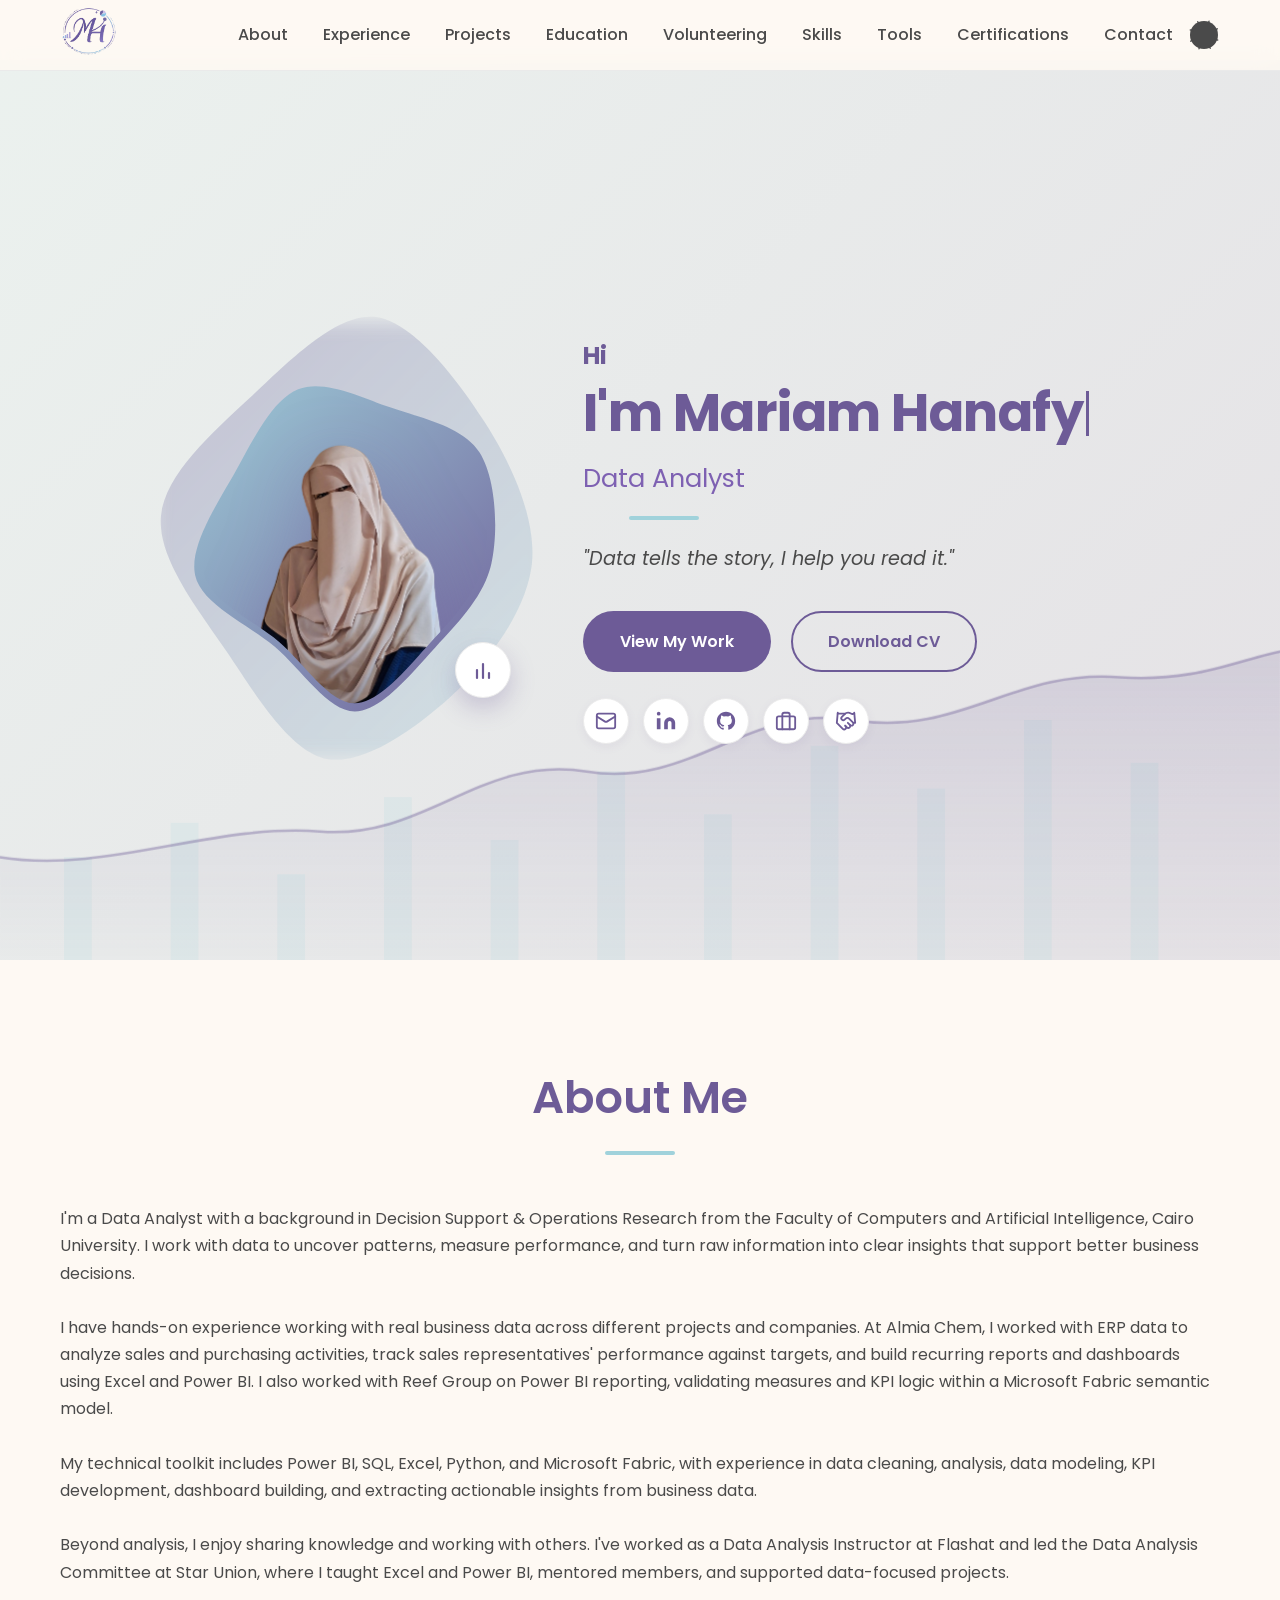
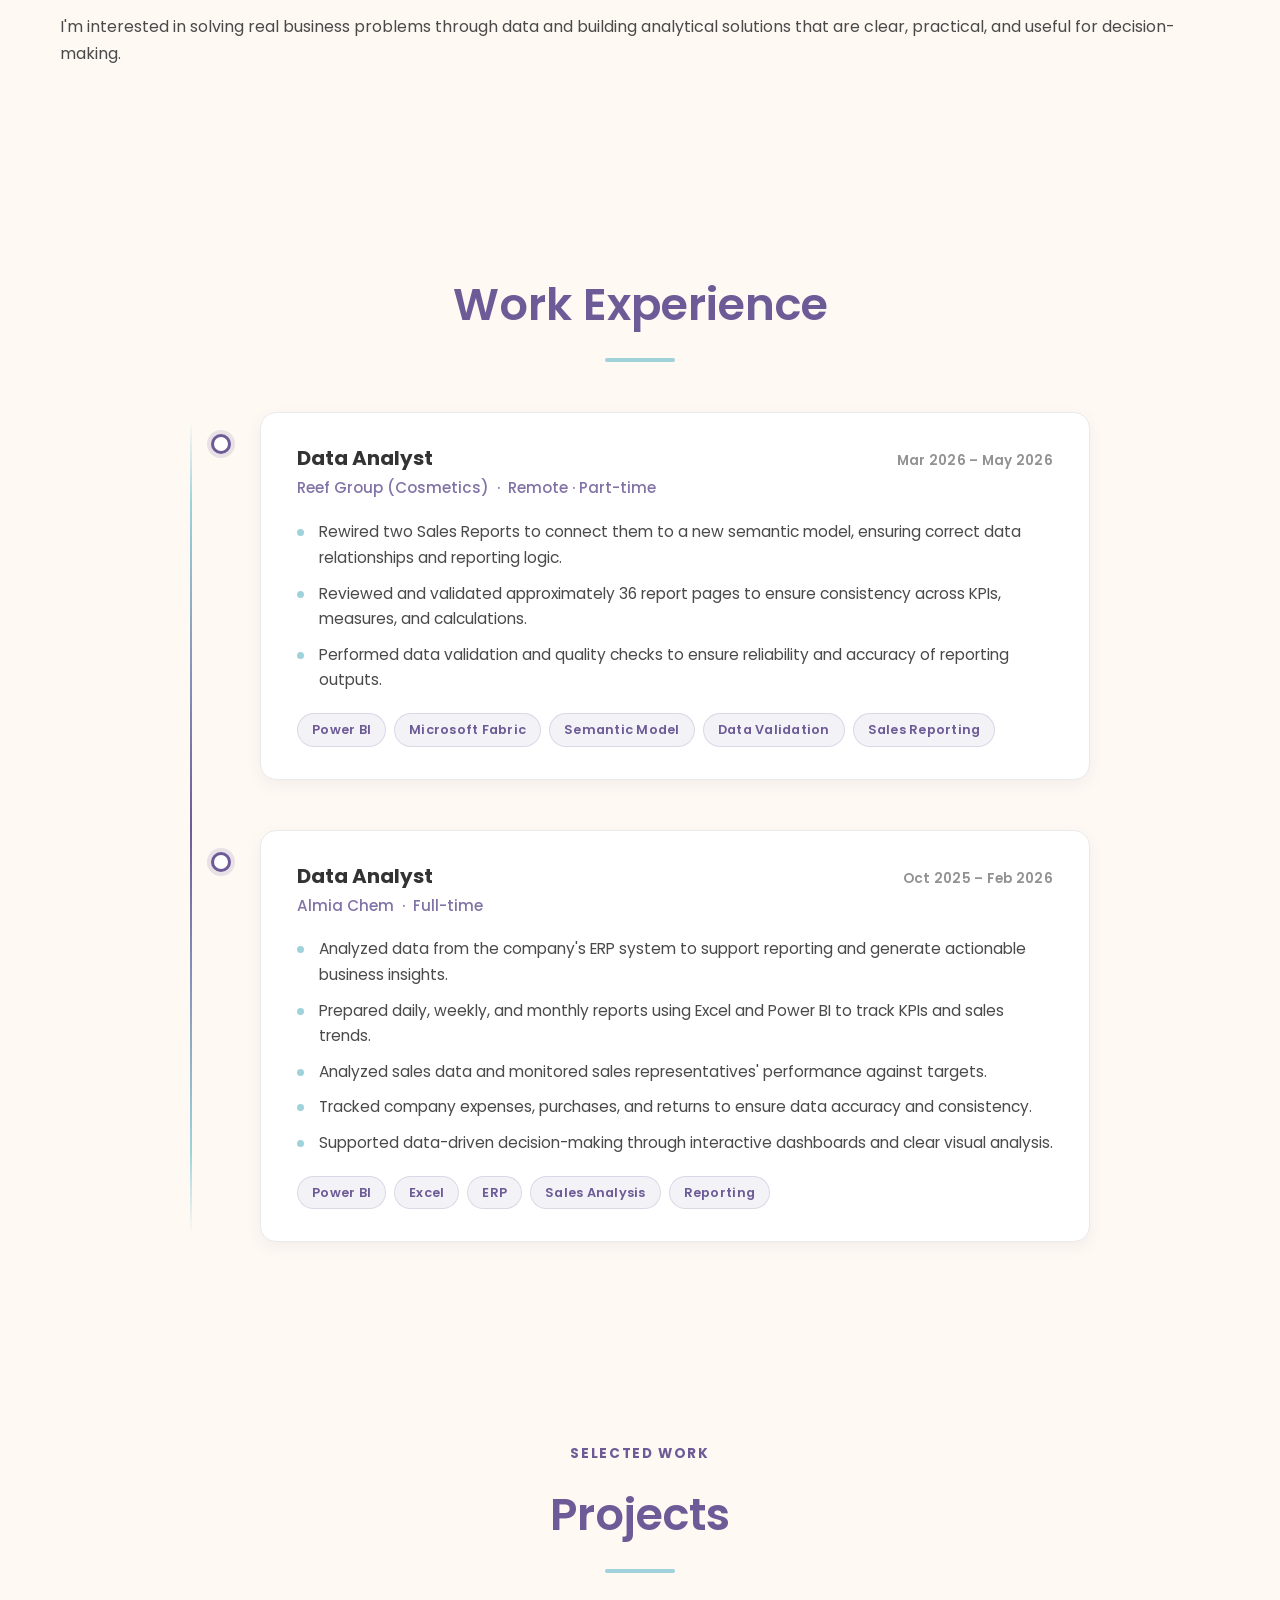
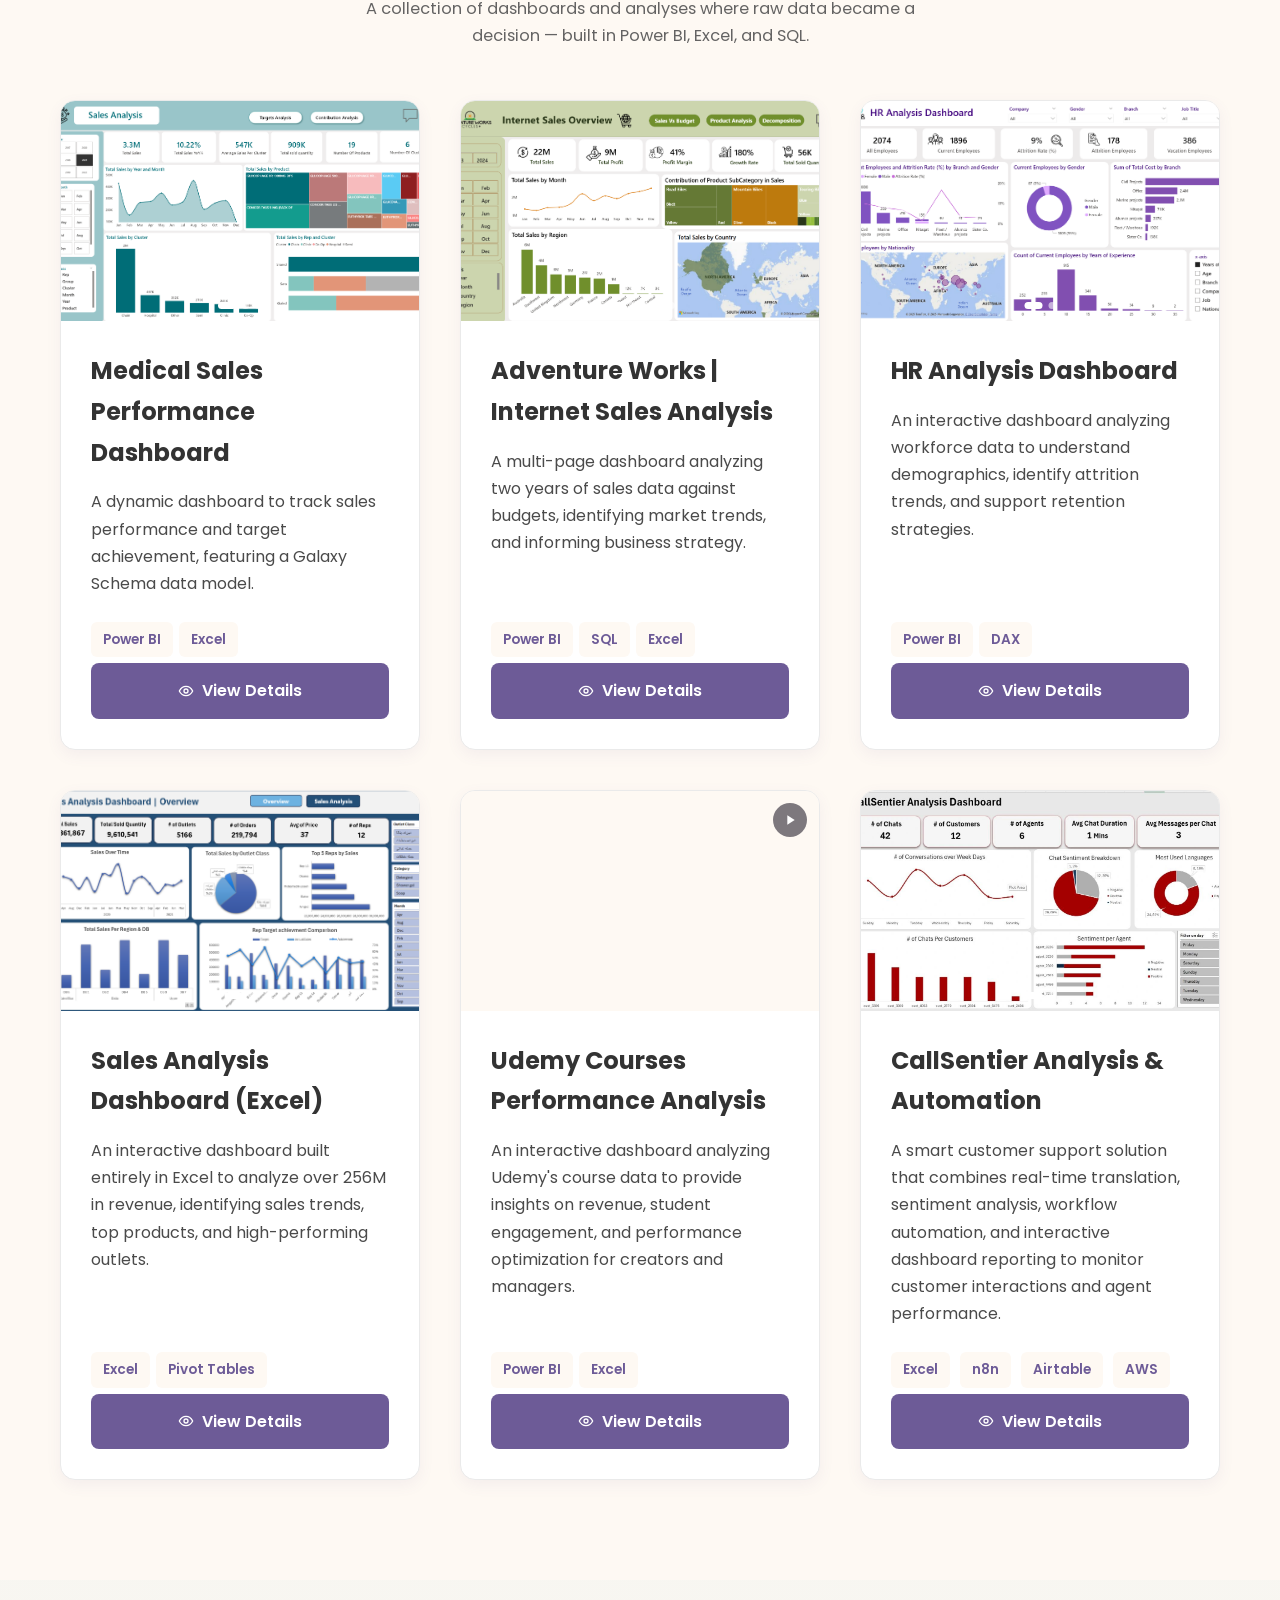
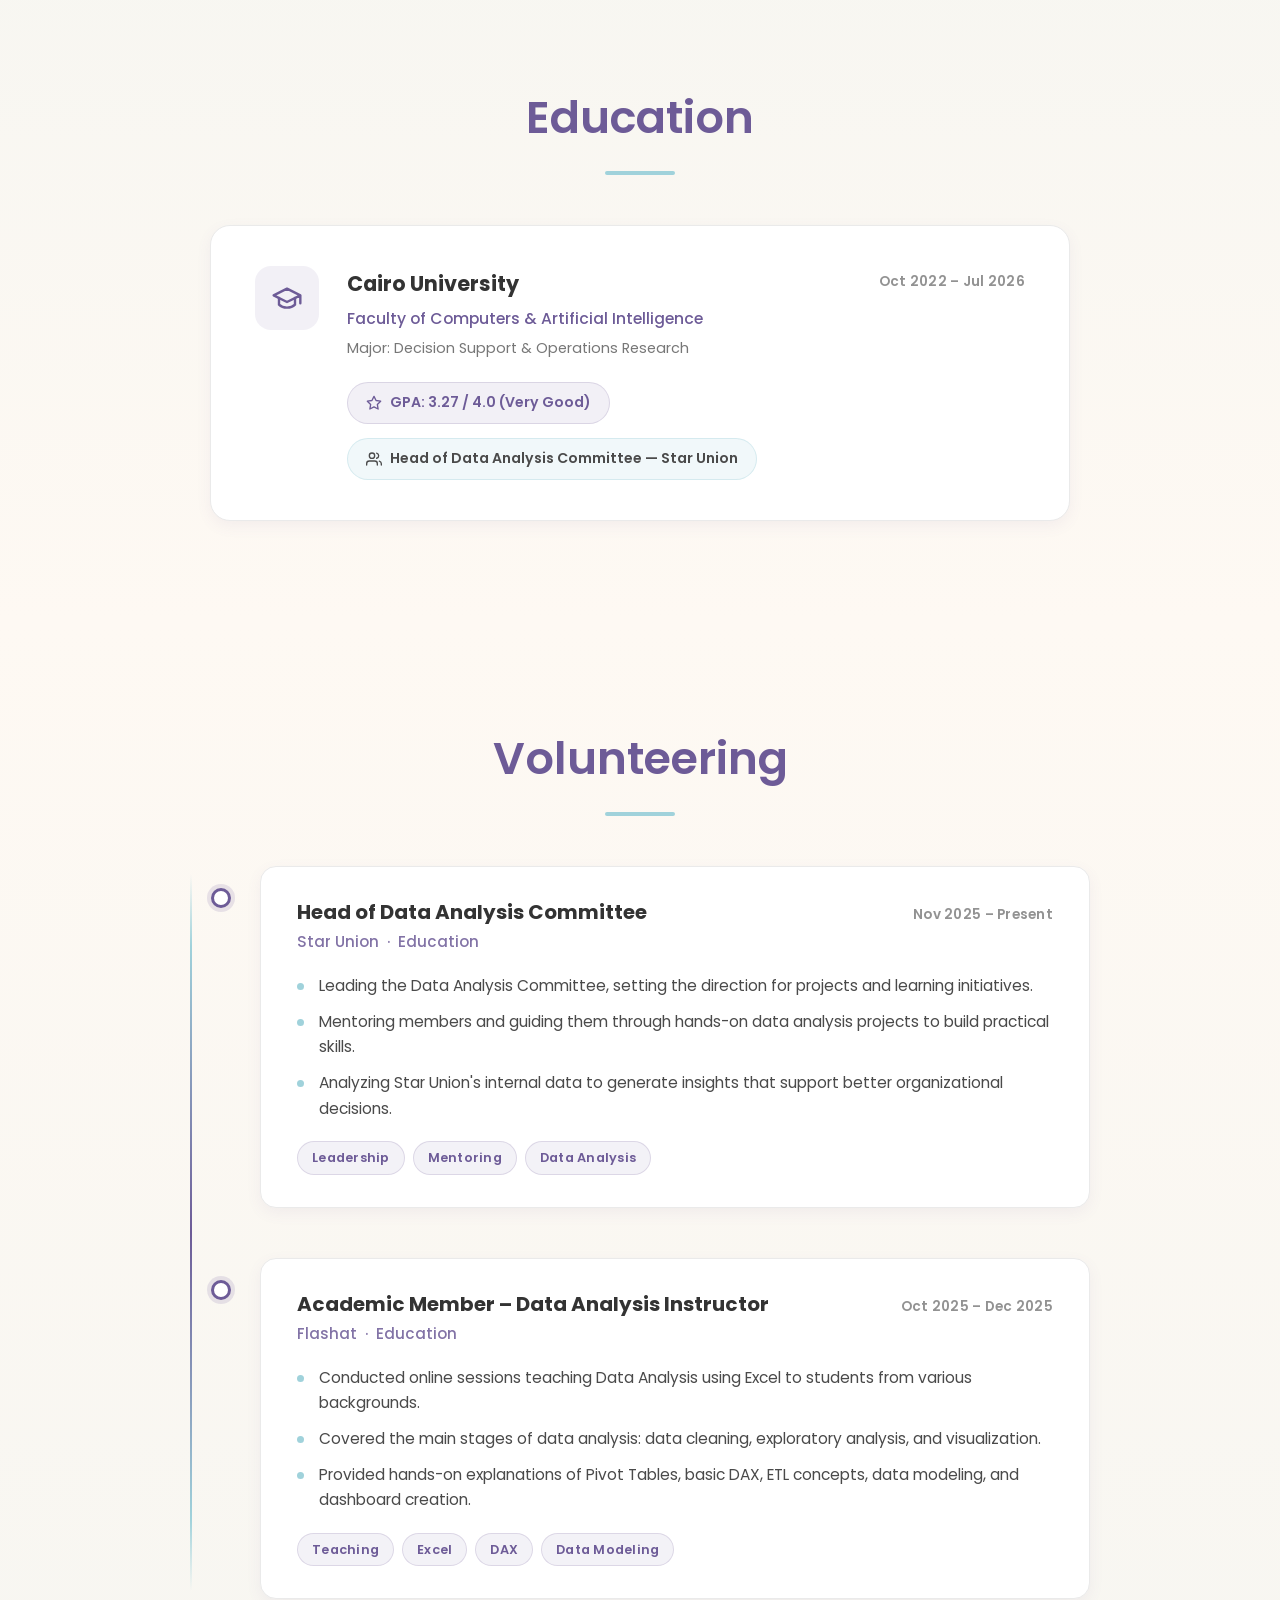
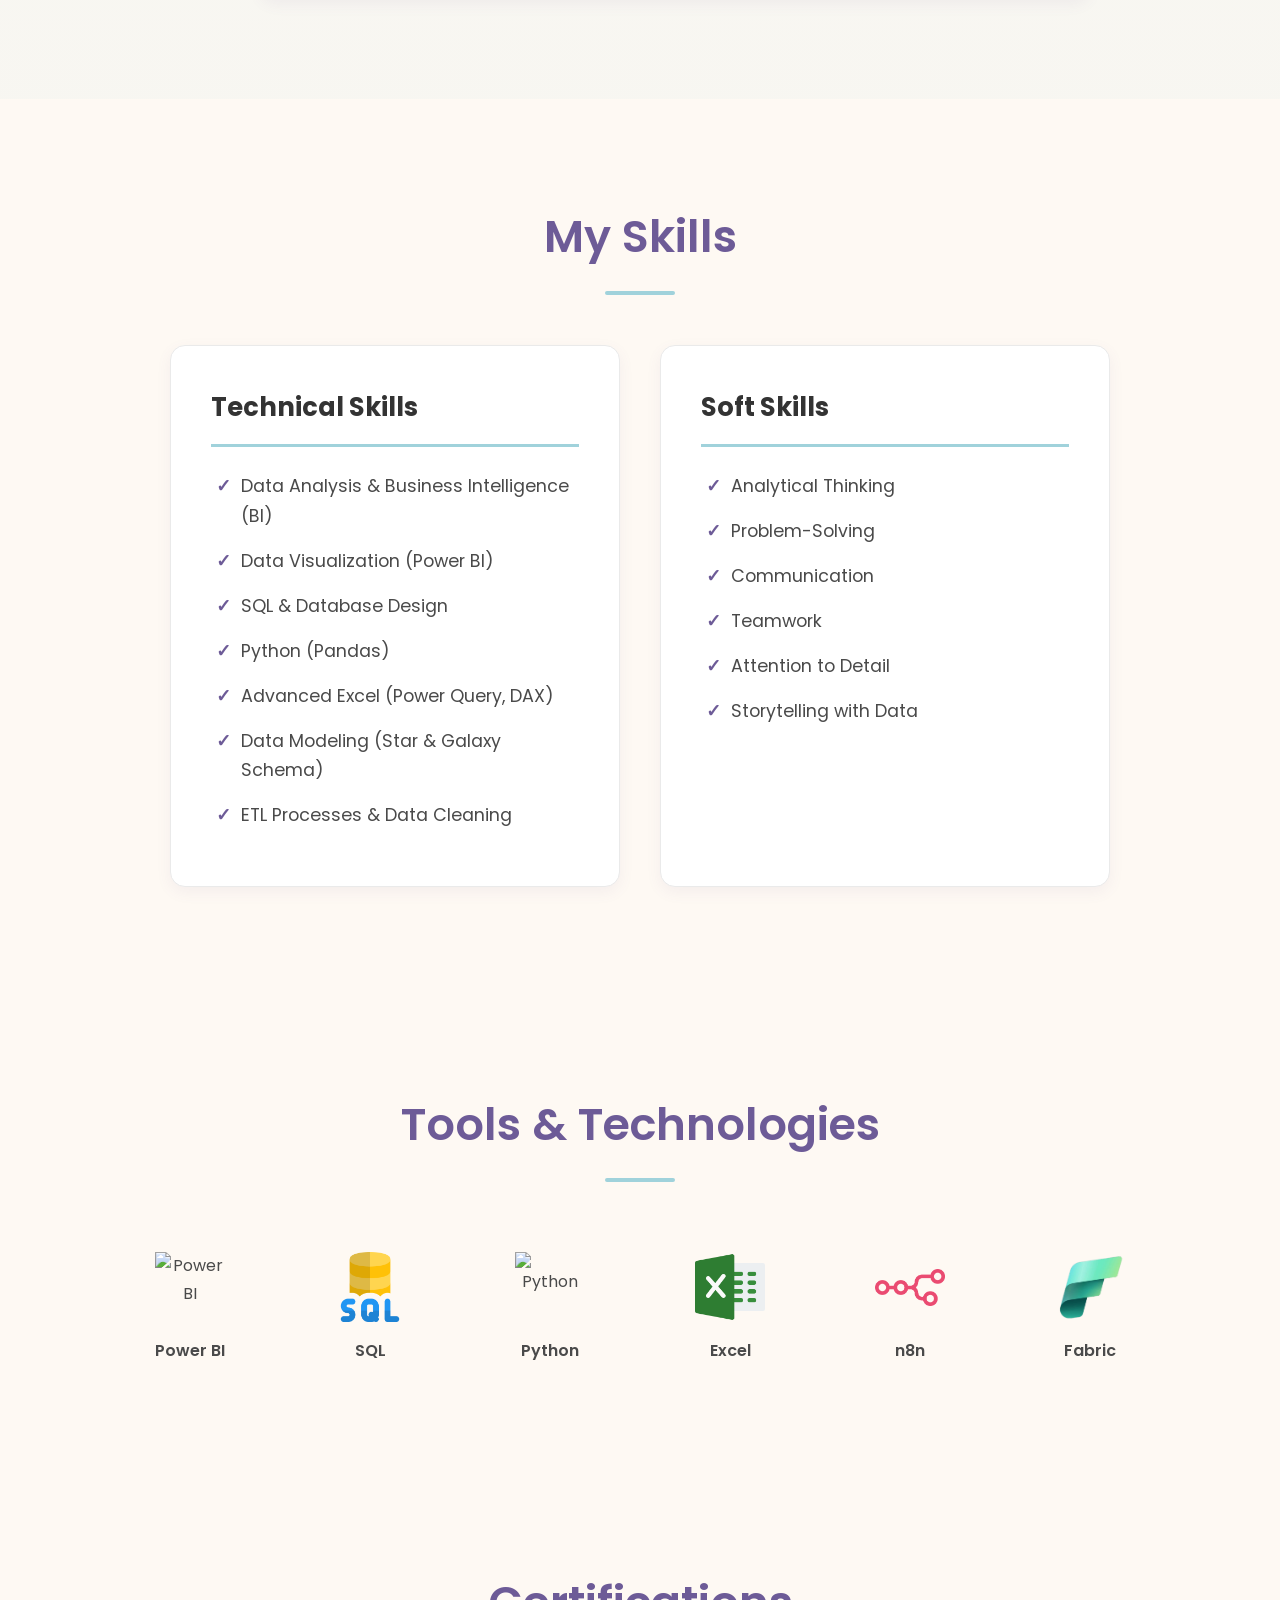
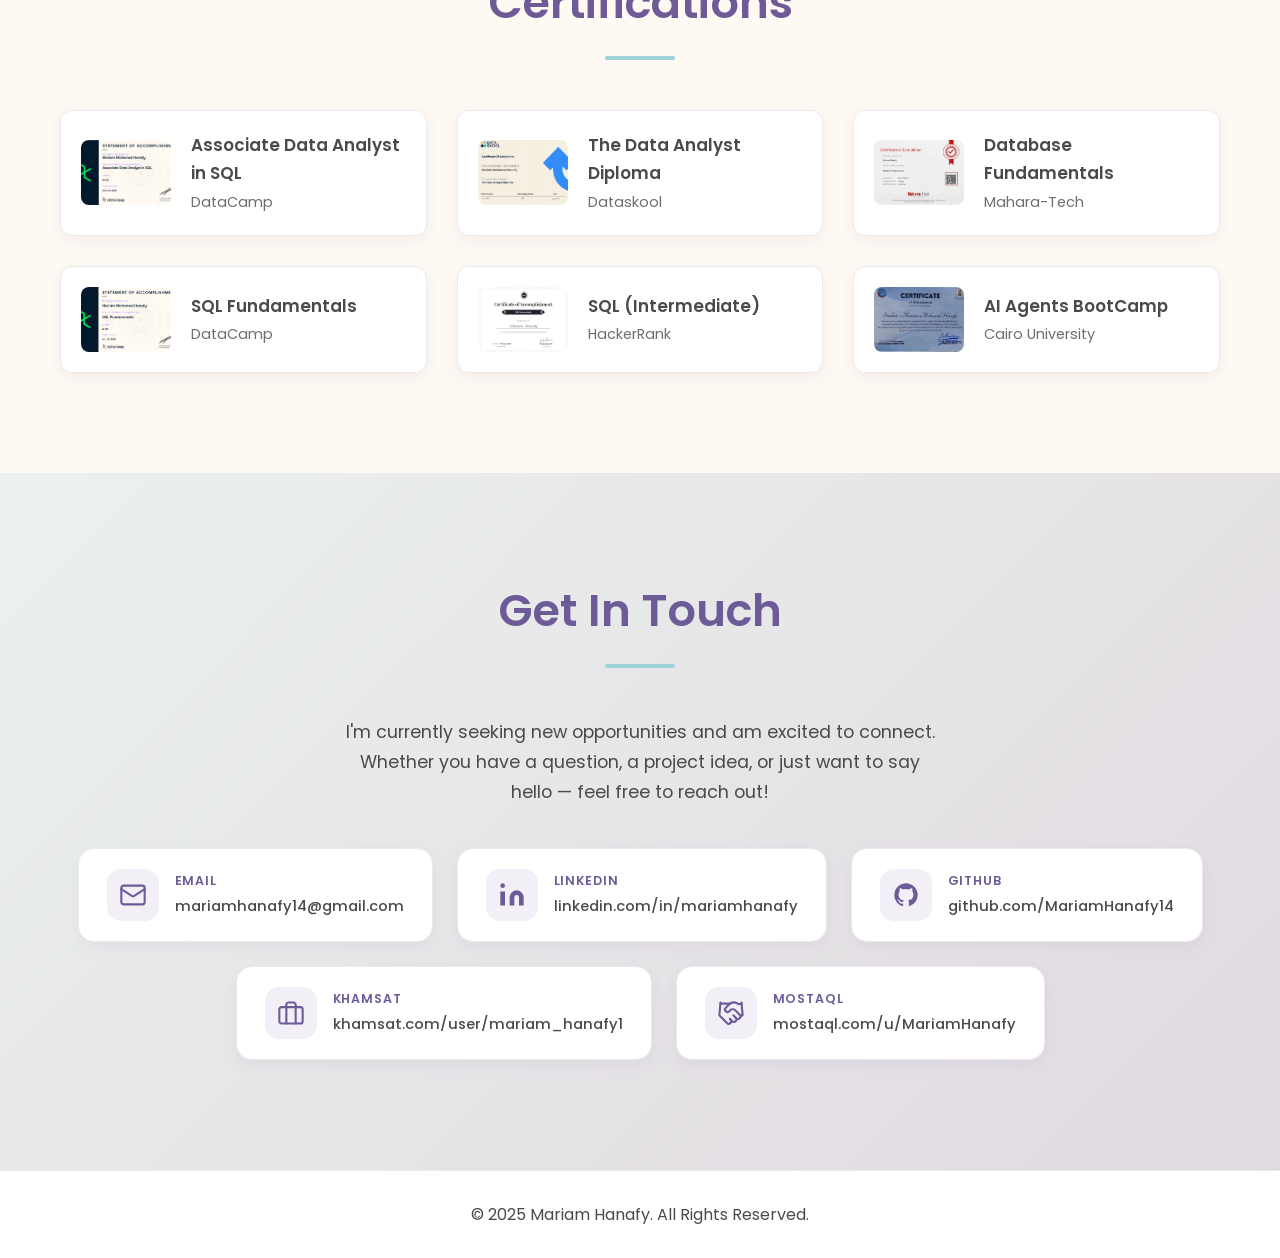
==== commit 6191fb0f: "update" ====
--- a/index.html
+++ b/index.html
@@ -112,17 +112,6 @@
                         </div>
                         <p class="tagline hero-reveal">"Data tells the story, I help you read it."</p>
 
-                        <!-- Rotating stats ticker, drawn from real project results -->
-                        <div class="hero-ticker hero-reveal">
-                            <svg class="ticker-icon" viewBox="0 0 24 24" fill="none" stroke="currentColor" stroke-width="2" stroke-linecap="round" stroke-linejoin="round" aria-hidden="true"><polyline points="3 17 9 11 13 15 21 7"/><polyline points="14 7 21 7 21 14"/></svg>
-                            <div class="ticker-track">
-                                <span class="ticker-item">22M+ EGP in sales analyzed</span>
-                                <span class="ticker-item">180% YoY growth uncovered</span>
-                                <span class="ticker-item">6 dashboards shipped</span>
-                                <span class="ticker-item">96.9% of target tracked to the point</span>
-                            </div>
-                        </div>
-
                         <div class="hero-buttons hero-reveal">
                             <a href="#projects" class="btn btn-primary">View My Work</a>
                             <a href="https://drive.google.com/file/d/1ixuGTMuUSyiNwHGaddFv5WG_xXlTjDwF/view?usp=sharing" target="_blank" class="btn btn-secondary">Download CV</a>
--- a/style.css
+++ b/style.css
@@ -98,7 +98,7 @@
 #hero {
     background: var(--hero-gradient);
     background-size: 150% 150%;
-    min-height: 90vh;
+    min-height: 100vh;
     display: flex; align-items: center; justify-content: center;
     position: relative; overflow: hidden;
     padding: 110px 0 50px;
@@ -177,45 +177,16 @@
     .hero-chart-bar { animation: none; opacity: 0.16; transform: scaleY(1); }
 }
 
-/* Rotating stats ticker */
-.hero-ticker {
-    display: flex;
-    align-items: center;
-    justify-content: flex-start;
-    gap: 10px;
-    margin: 0 0 30px;
-    color: var(--primary-color);
-}
-.hero-ticker .ticker-icon { width: 18px; height: 18px; flex-shrink: 0; }
-.ticker-track {
-    position: relative;
-    height: 1.4em;
-    min-width: 270px;
-    text-align: left;
-}
-.ticker-item {
-    position: absolute;
-    left: 0;
-    top: 0;
-    white-space: nowrap;
-    font-weight: 600;
-    font-size: 0.95rem;
-    color: var(--text-color);
-    opacity: 0;
-    transform: translateY(8px);
-    transition: opacity 0.5s ease, transform 0.5s ease;
-}
-.ticker-item.active { opacity: 1; transform: translateY(0); }
-
 /* Greeting + dynamically typed name */
 .hero-greeting {
-    font-size: 1.15rem;
-    font-weight: 500;
-    font-style: italic;
-    color: var(--secondary-color);
-    margin-bottom: 2px;
-}
-body.dark-mode .hero-greeting { color: var(--subtitle-color); }
+    font-size: 1.5rem;
+    font-weight: 700;
+    font-style: normal;
+    letter-spacing: 0.01em;
+    color: var(--primary-color);
+    margin-bottom: 6px;
+}
+body.dark-mode .hero-greeting { color: #c3aed6; }
 
 .hero-name {
     font-size: 3.3rem;
@@ -1385,36 +1356,30 @@
     section { padding: 60px 0; }
     .container { padding: 0 15px; }
     h2 { font-size: 2.2rem; }
-    #subtitle { font-size: 1.4rem; }
-    .tagline { font-size: 1.05rem; margin-bottom: 28px; }
+    #subtitle { font-size: 1.3rem; }
+    .tagline { font-size: 1rem; margin-bottom: 18px; }
 
     /* Hero: stack photo above text, centered, and tighten vertical rhythm
-       so social links land inside the first screen */
-    #hero { padding: 100px 0 40px; min-height: auto; }
-    .hero-flex { flex-direction: column; text-align: center; gap: 30px; }
+       so the whole hero (including socials) fits inside the first screen */
+    #hero { padding: 90px 0 28px; min-height: auto; }
+    .hero-flex { flex-direction: column; text-align: center; gap: 20px; }
     .hero-text-col { text-align: center; max-width: 440px; margin: 0 auto; }
-    .hero-greeting { font-size: 1.05rem; }
-    .hero-name { font-size: 2.3rem; margin-bottom: 10px; }
-    .hero-photo-frame { width: 240px; height: 270px; }
-    .photo-badge { width: 46px; height: 46px; }
-    .photo-badge svg { width: 20px; height: 20px; }
-    .subtitle-wrapper { margin-bottom: 12px; }
-
-    /* Ticker: give the track real height so wrapped text never overlaps
-       the buttons/socials below it */
-    .hero-ticker { justify-content: center; margin-bottom: 24px; align-items: flex-start; }
-    .ticker-track { width: 100%; min-width: 0; min-height: 2.7em; text-align: center; }
-    .ticker-item {
-        left: 0; right: 0; width: 100%;
-        white-space: normal; text-align: center;
-        font-size: 0.85rem; line-height: 1.35;
-        transform: translateY(8px);
+    .hero-greeting { font-size: 1.25rem; margin-bottom: 4px; }
+    .hero-name { font-size: 2.1rem; margin-bottom: 8px; }
+    .hero-photo-frame { width: 210px; height: 235px; }
+    .photo-badge { width: 44px; height: 44px; }
+    .photo-badge svg { width: 19px; height: 19px; }
+    .subtitle-wrapper { margin-bottom: 10px; }
+
+    .hero-buttons {
+        justify-content: center;
+        flex-direction: row;
+        flex-wrap: wrap;
+        gap: 12px;
     }
-    .ticker-item.active { transform: translateY(0); }
-
-    .hero-buttons { justify-content: center; }
-    .hero-socials { justify-content: center; margin-top: 20px; }
-    .hero-social-link { width: 42px; height: 42px; }
+    .btn { padding: 11px 22px; font-size: 0.85rem; }
+    .hero-socials { justify-content: center; margin-top: 14px; }
+    .hero-social-link { width: 40px; height: 40px; }
 
     .nav-links {
         position: fixed; top: 70px; left: 0; width: 100%; height: calc(100vh - 70px);
@@ -1422,8 +1387,6 @@
         align-items: center; gap: 40px; transform: translateX(100%);
         transition: transform 0.4s ease-in-out, background-color 0.5s ease; padding-bottom: 70px;
     }
-    .btn { padding: 12px 28px; font-size: 0.9rem; }
-    .hero-buttons { flex-direction: column; gap: 15px; align-items: center; }
 
     .nav-links.active { transform: translateX(0); }
     .nav-links a { font-size: 1.5rem; }
@@ -1459,6 +1422,10 @@
 }
 
 @media (max-width: 420px) {
-    .hero-photo-frame { width: 200px; height: 225px; }
-    .hero-name { font-size: 1.9rem; }
+    #hero { padding: 85px 0 24px; }
+    .hero-flex { gap: 16px; }
+    .hero-photo-frame { width: 175px; height: 195px; }
+    .hero-name { font-size: 1.8rem; }
+    .tagline { margin-bottom: 14px; }
+    .btn { padding: 10px 18px; font-size: 0.8rem; }
 }
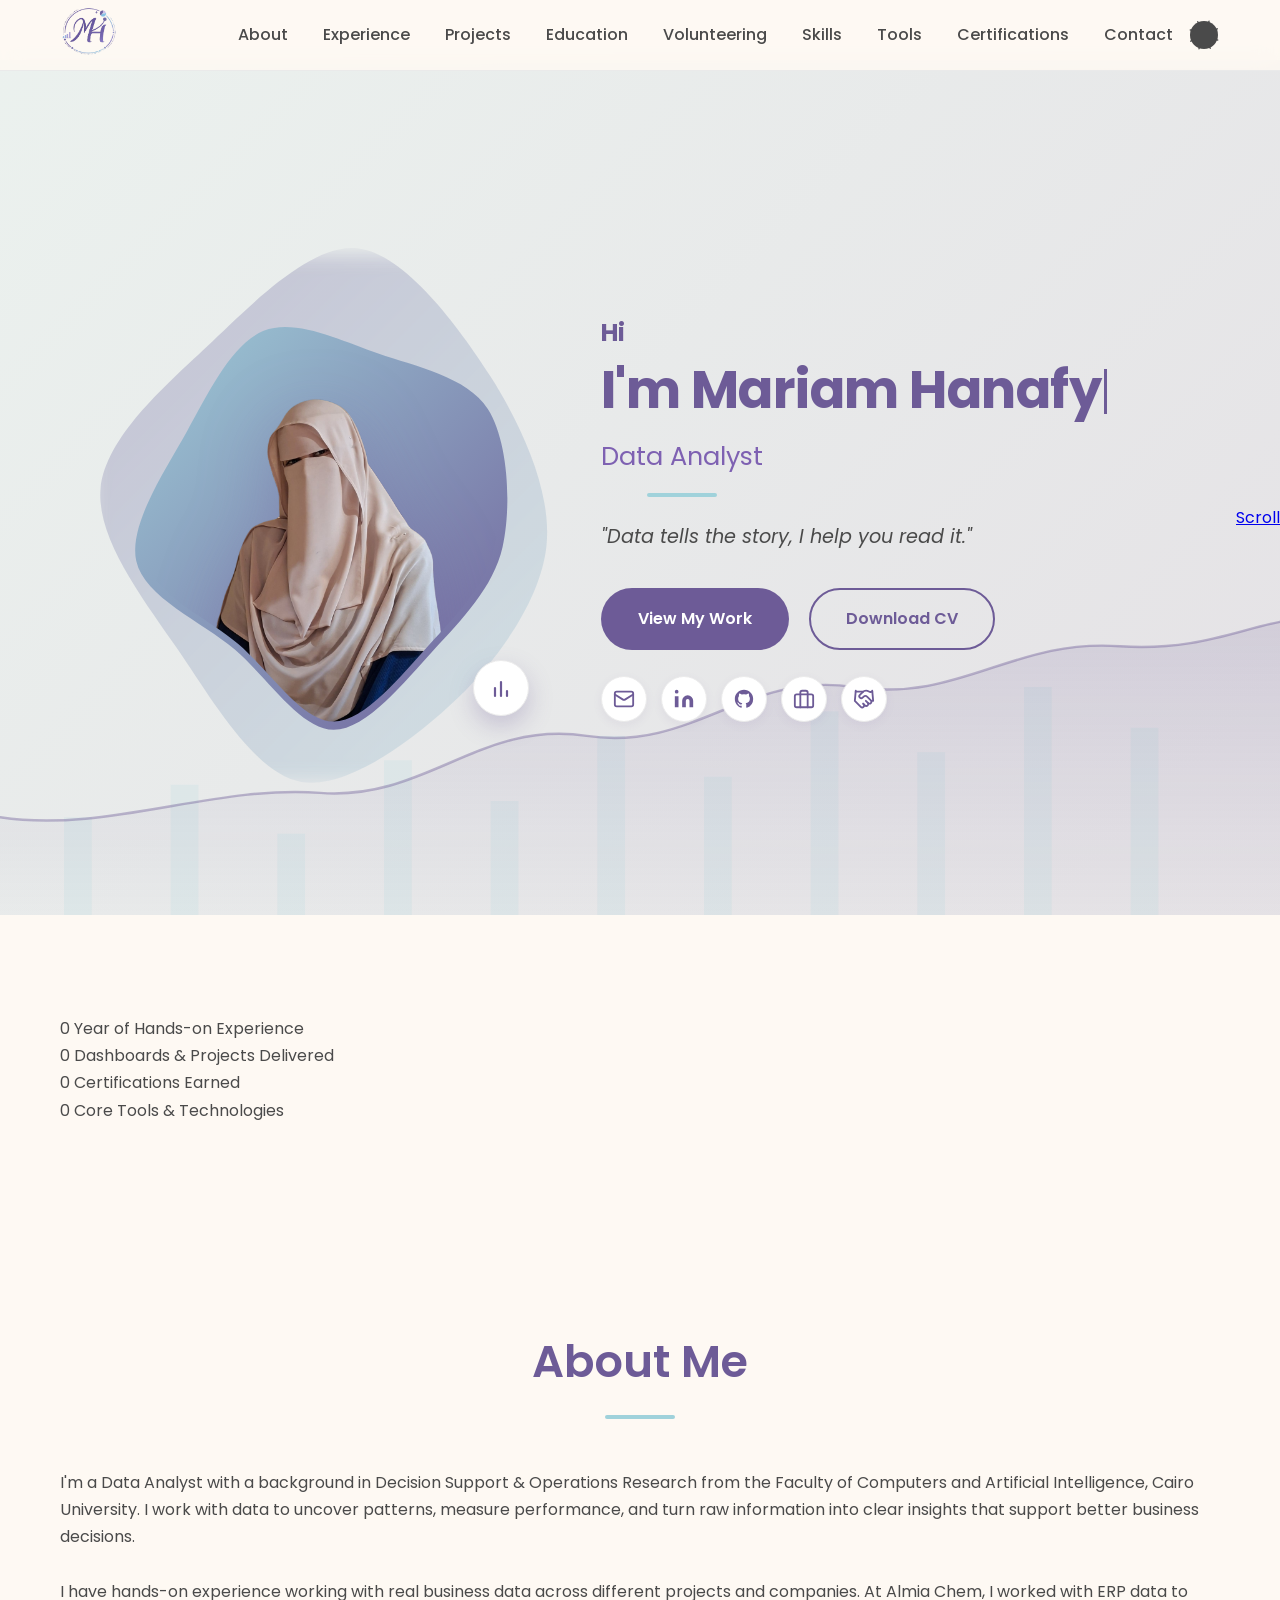
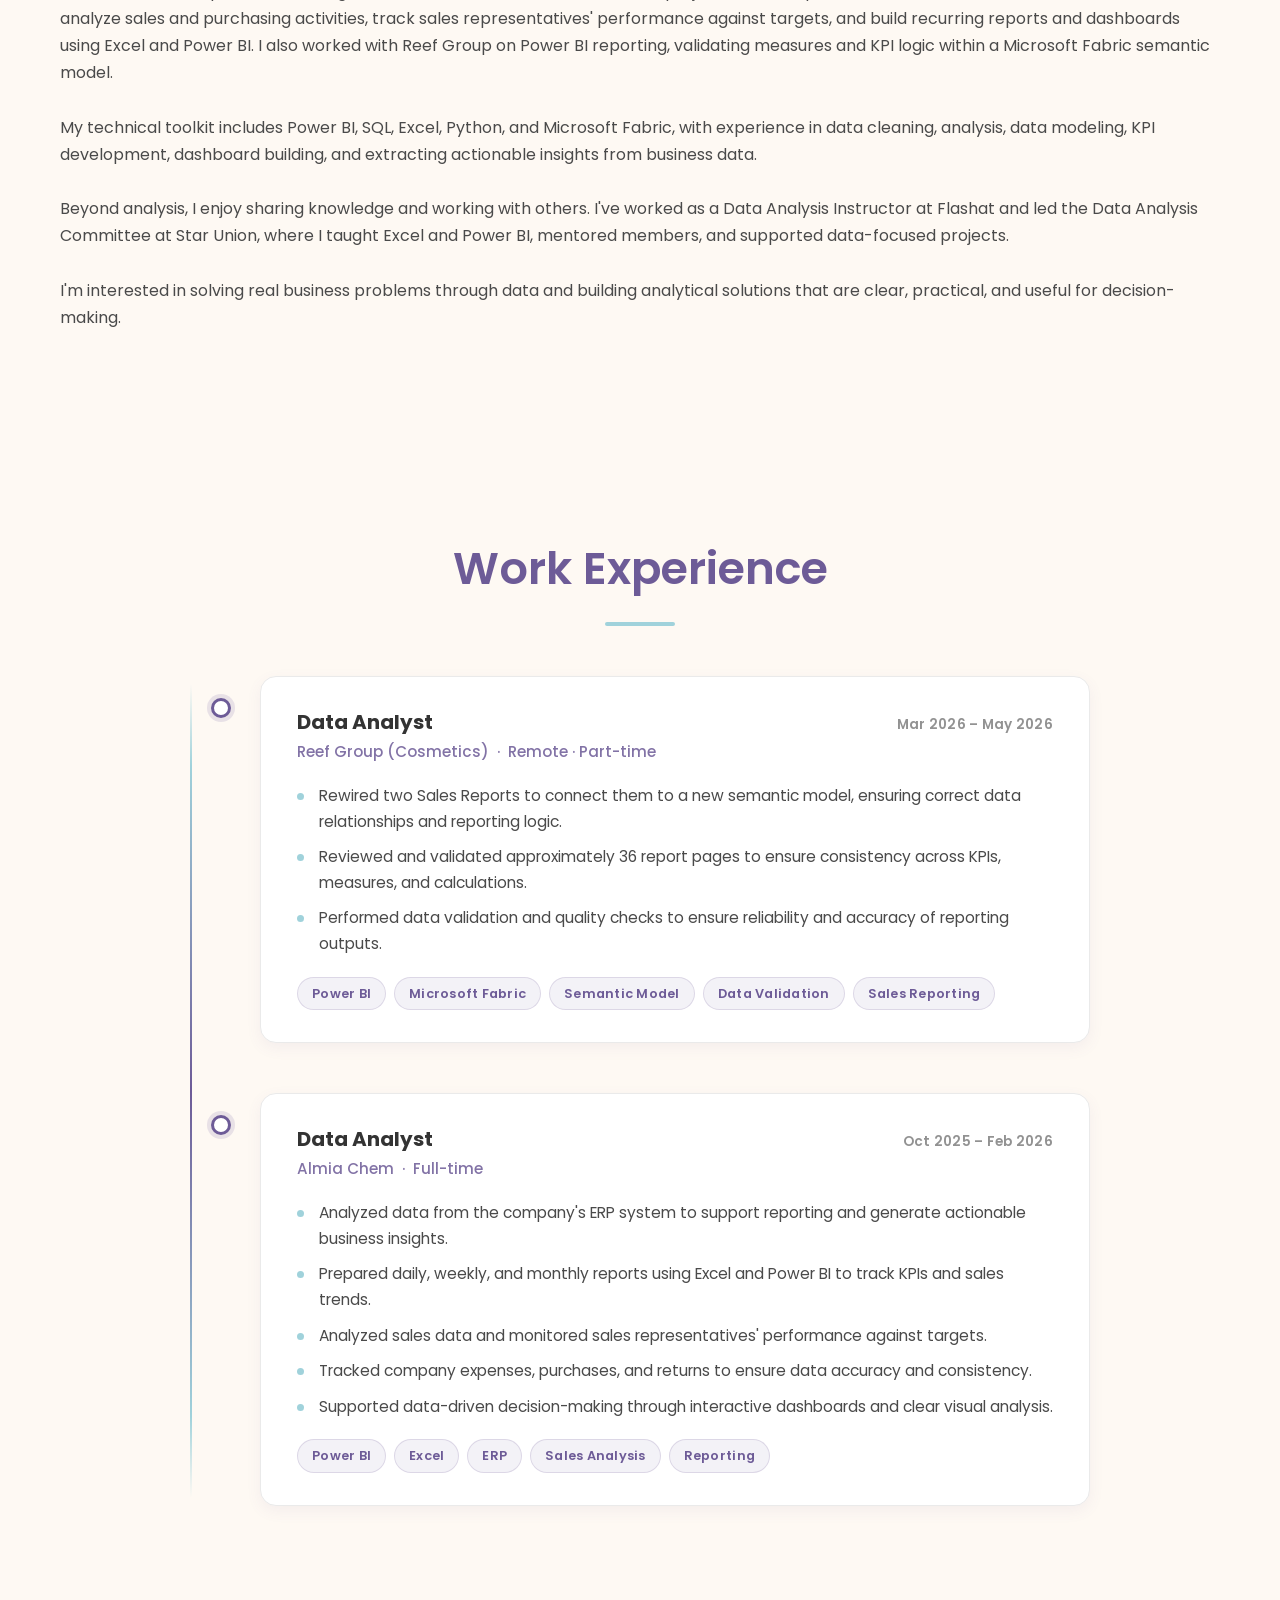
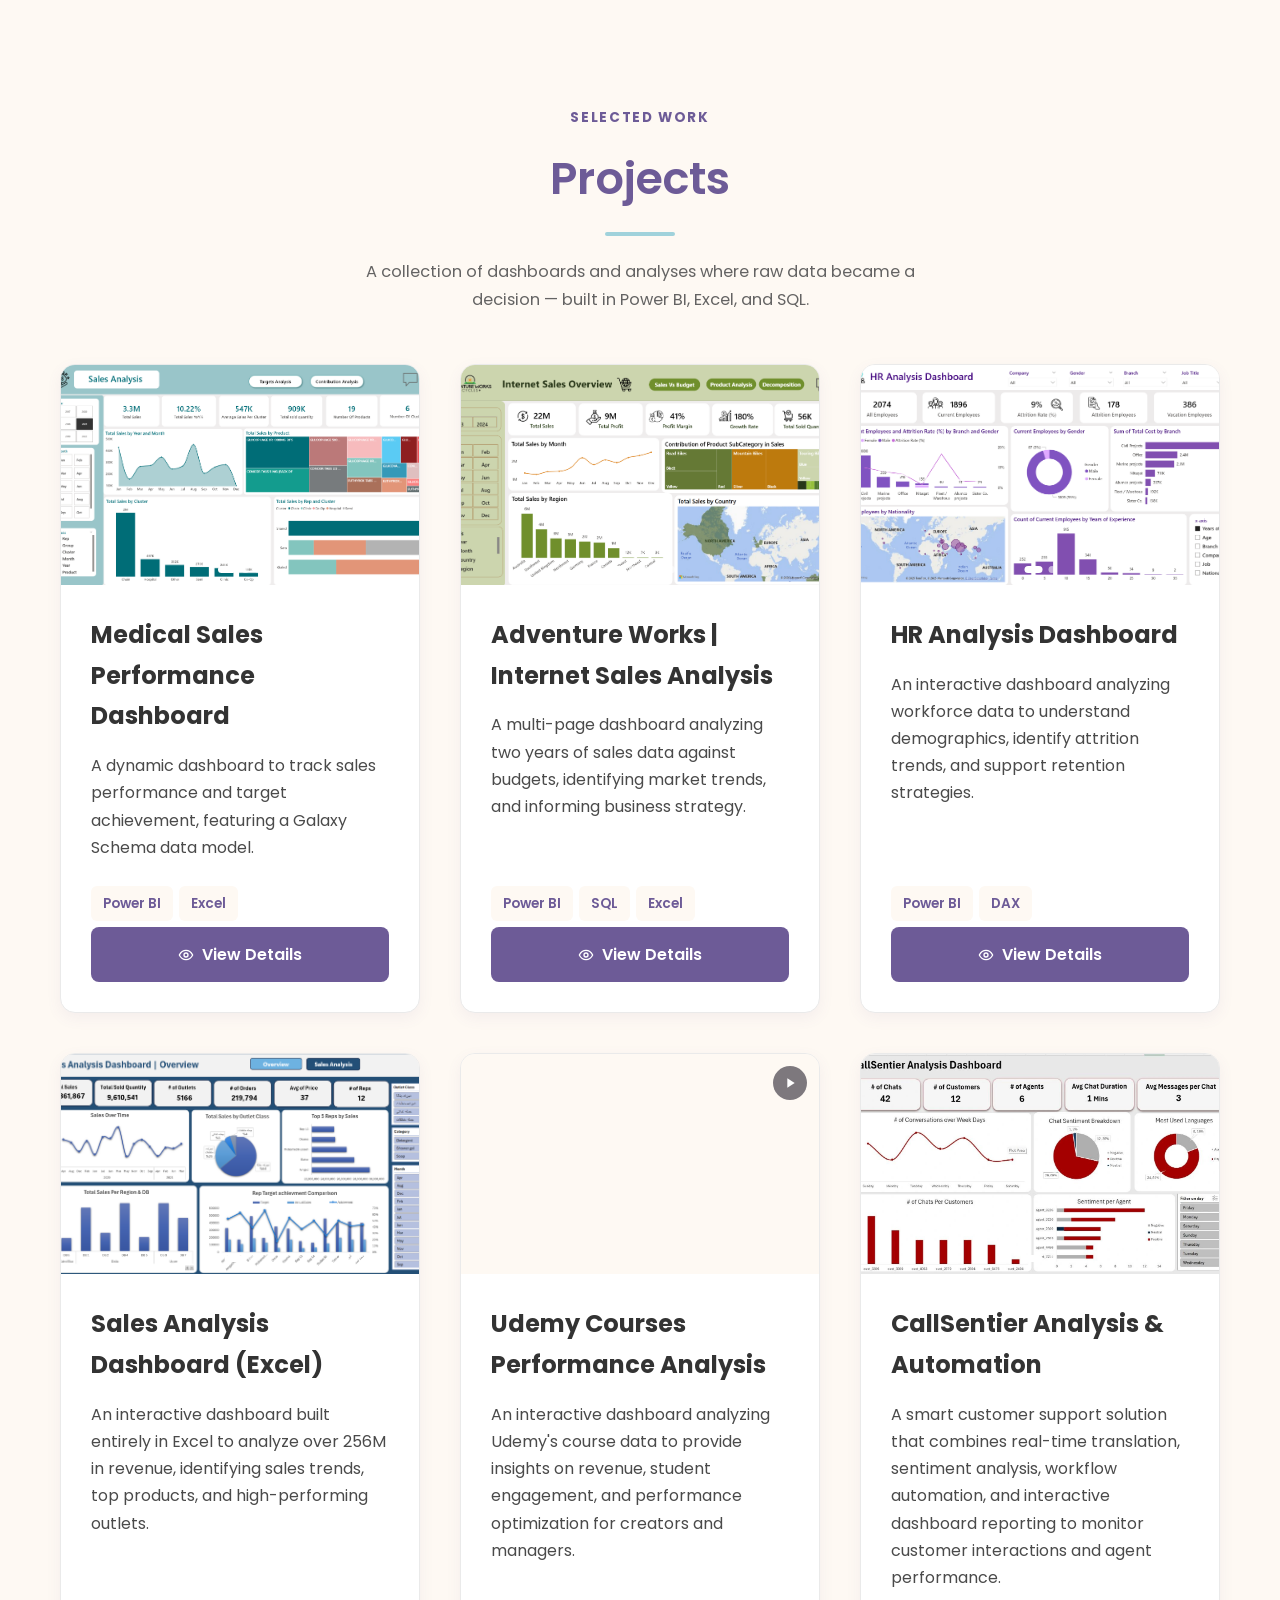
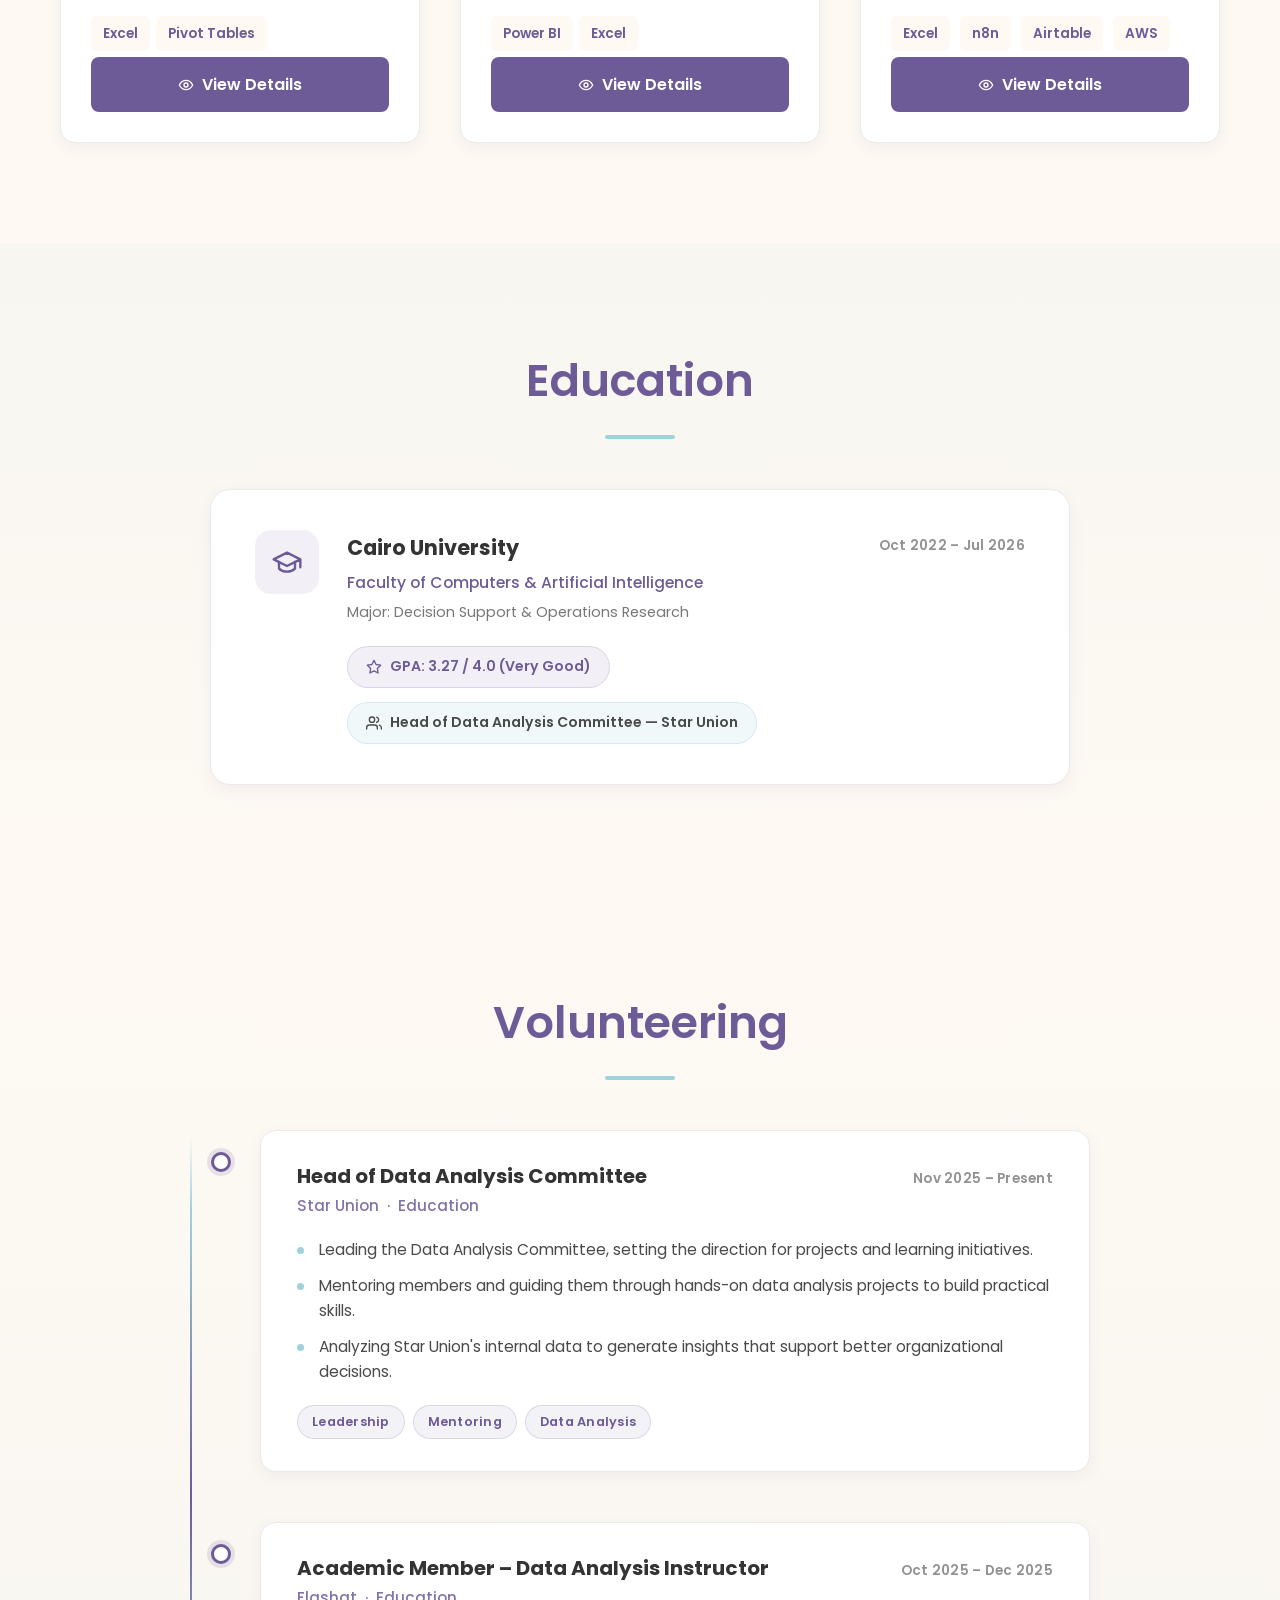
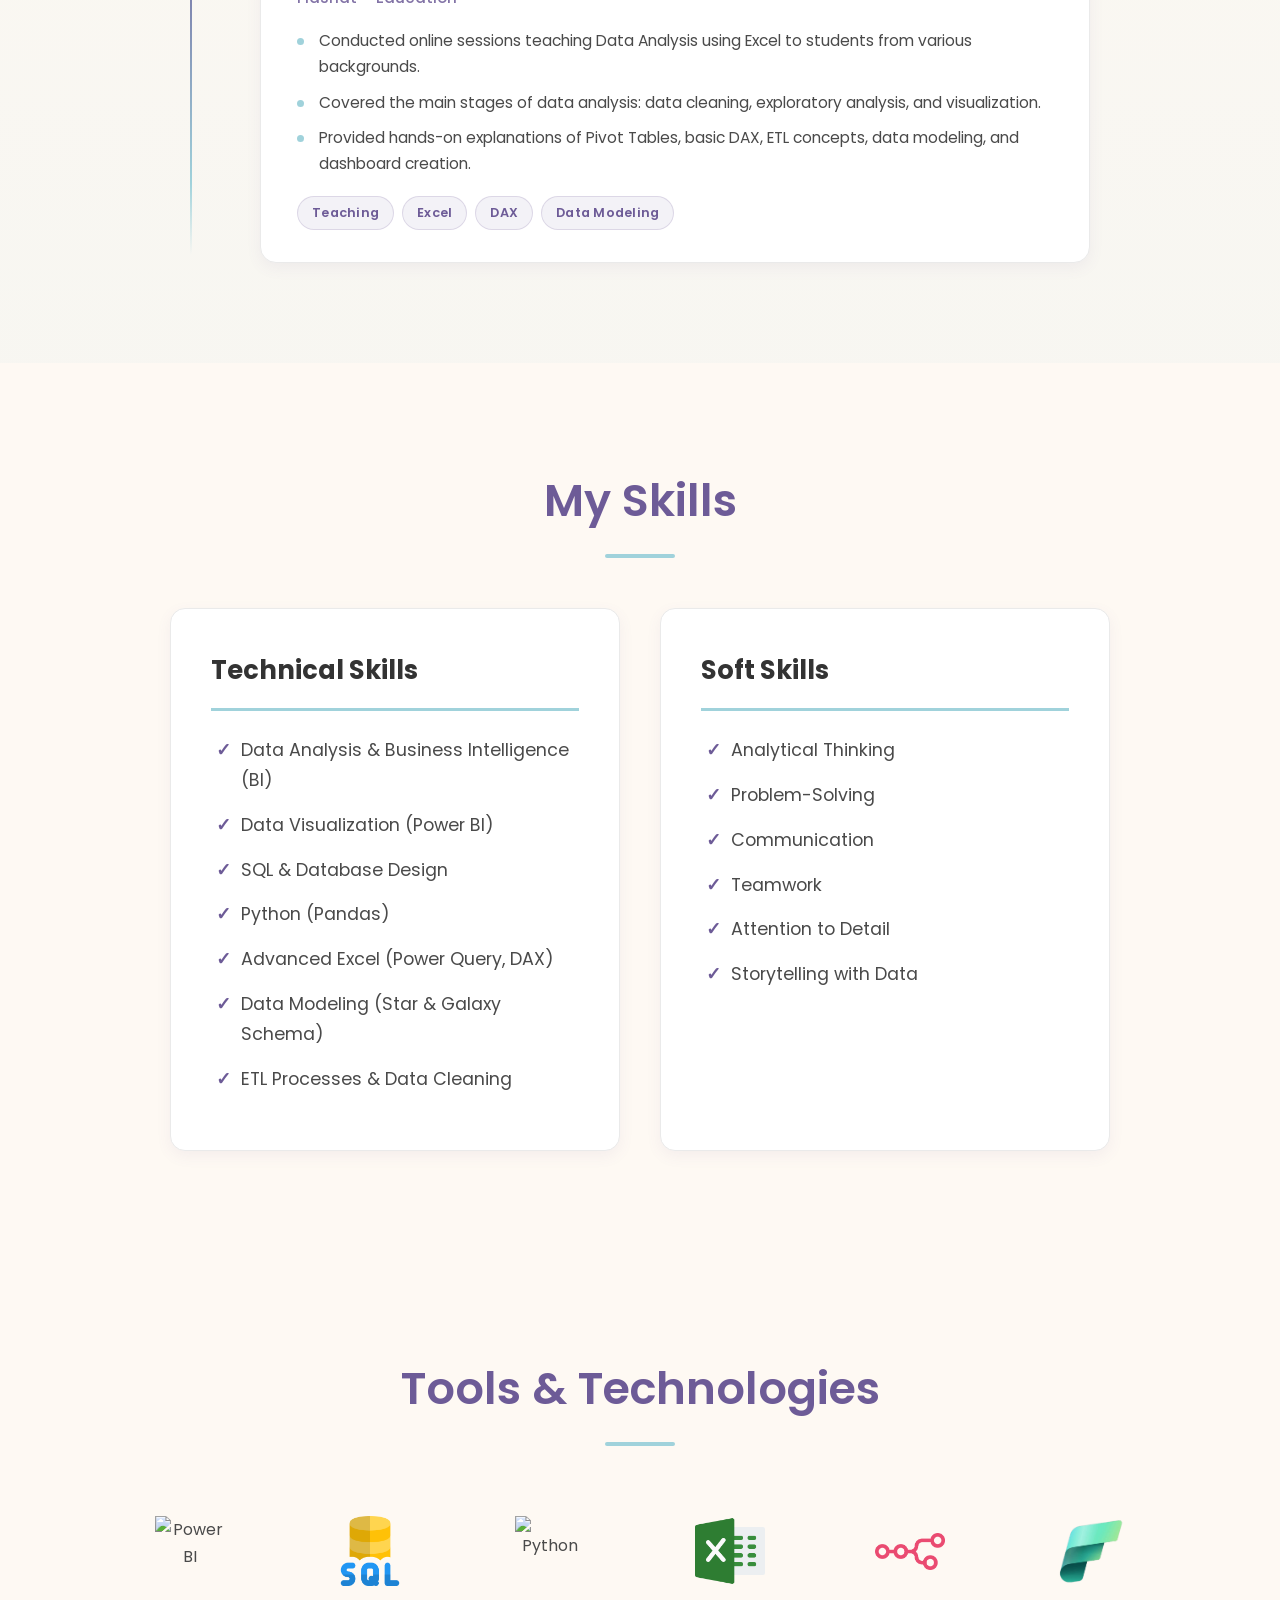
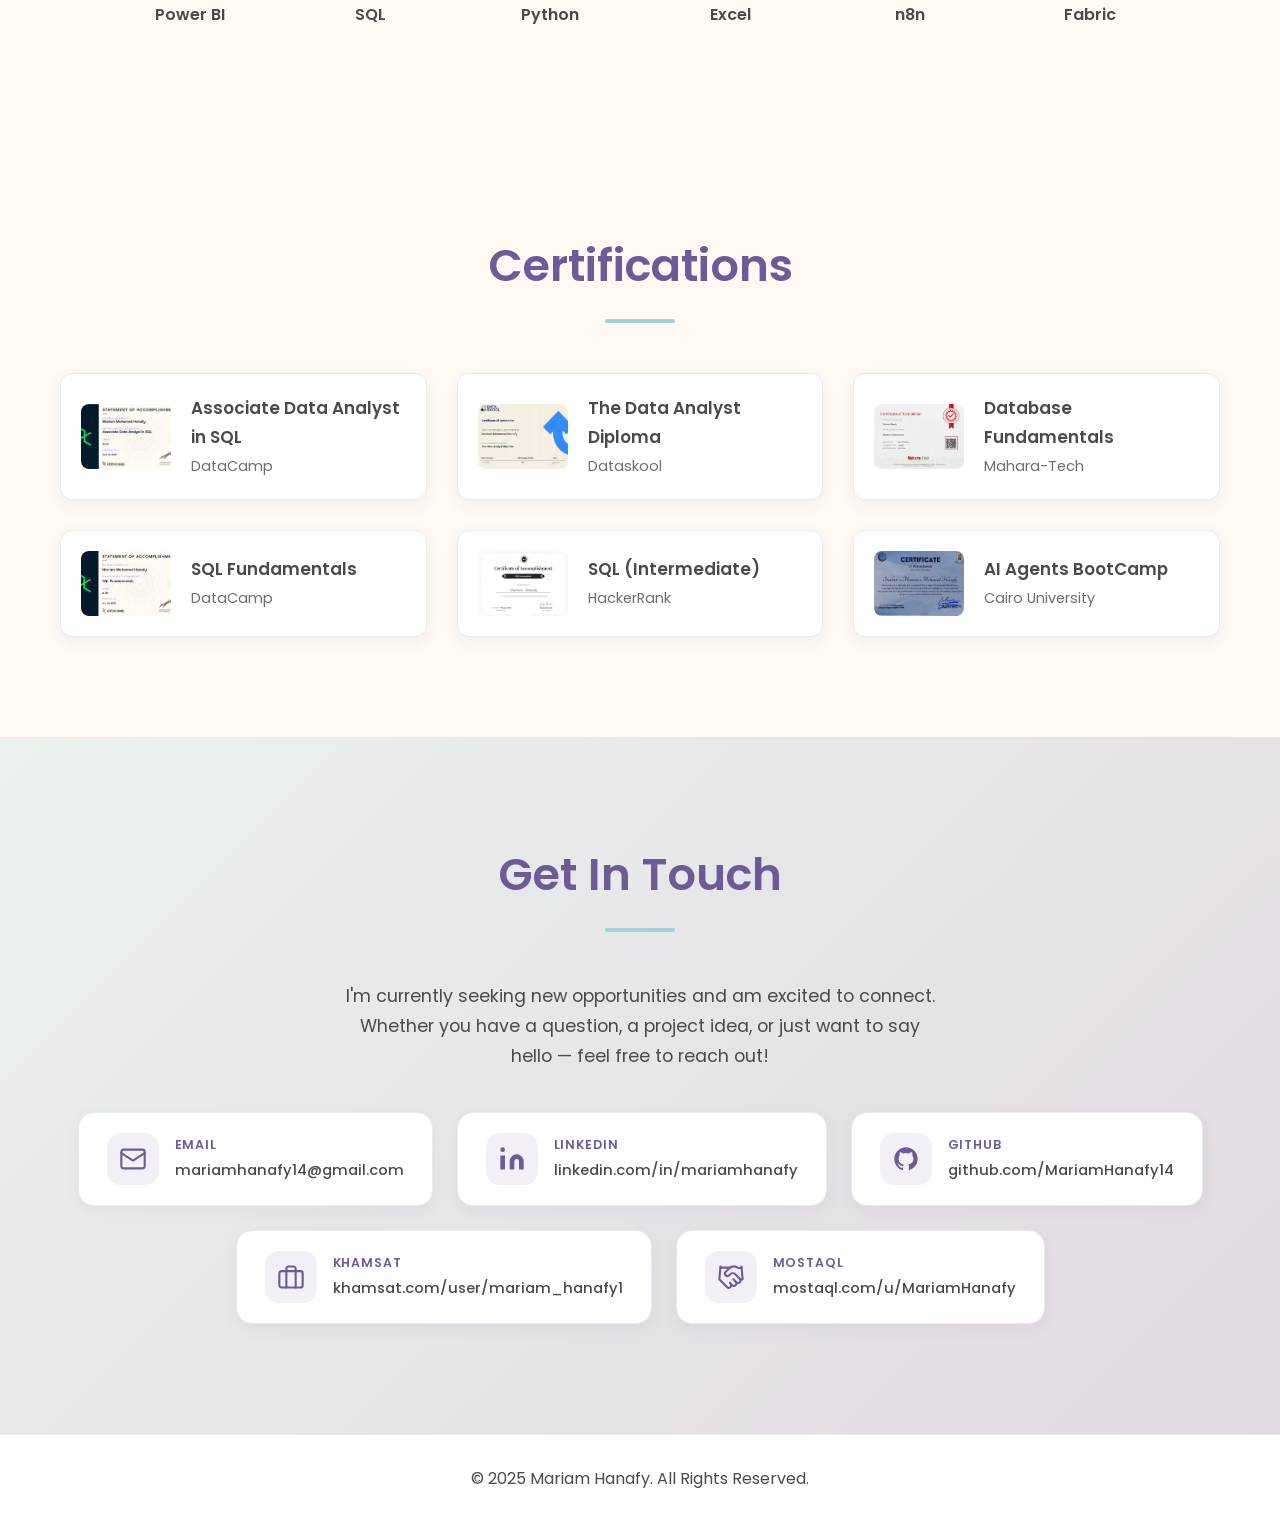
==== commit 17b30baa: "update" ====
--- a/index.html
+++ b/index.html
@@ -11,6 +11,9 @@
     <link href="https://fonts.googleapis.com/css2?family=Poppins:wght@300;400;500;600;700&display=swap" rel="stylesheet">
 </head>
 <body>
+
+    <!-- Thin fixed bar that fills with scroll progress -->
+    <div class="scroll-progress" aria-hidden="true"><div class="scroll-progress-bar" id="scrollProgressBar"></div></div>
 
     <header>
         <div class="container">
@@ -137,6 +140,38 @@
                     </div>
                 </div>
             </div>
+
+            <!-- Scroll cue: hints there's more below, nudges the visitor down -->
+            <a href="#about" class="hero-scroll-cue" aria-label="Scroll down">
+                <span class="hero-scroll-cue-mouse"><span class="hero-scroll-cue-dot"></span></span>
+                <span class="hero-scroll-cue-label">Scroll</span>
+            </a>
+        </section>
+
+        <!-- ================================================== -->
+        <!--               Quick Stats Strip                     -->
+        <!-- ================================================== -->
+        <section id="stats" class="stats-strip">
+            <div class="container">
+                <div class="stats-grid">
+                    <div class="stat-item">
+                        <span class="stat-number" data-count="1" data-suffix="+">0</span>
+                        <span class="stat-label">Year of Hands-on Experience</span>
+                    </div>
+                    <div class="stat-item">
+                        <span class="stat-number" data-count="6" data-suffix="">0</span>
+                        <span class="stat-label">Dashboards &amp; Projects Delivered</span>
+                    </div>
+                    <div class="stat-item">
+                        <span class="stat-number" data-count="6" data-suffix="">0</span>
+                        <span class="stat-label">Certifications Earned</span>
+                    </div>
+                    <div class="stat-item">
+                        <span class="stat-number" data-count="6" data-suffix="">0</span>
+                        <span class="stat-label">Core Tools &amp; Technologies</span>
+                    </div>
+                </div>
+            </div>
         </section>
 
         <!-- ================================================== -->
--- a/style.css
+++ b/style.css
@@ -98,10 +98,10 @@
 #hero {
     background: var(--hero-gradient);
     background-size: 150% 150%;
-    min-height: 100vh;
+    min-height: 95vh;
     display: flex; align-items: center; justify-content: center;
     position: relative; overflow: hidden;
-    padding: 110px 0 50px;
+    padding: 100px 0 40px;
     transition: background-position 0.1s linear, background 0.5s ease;
 }
 
@@ -241,8 +241,8 @@
 /* =================================================================== */
 .hero-photo-frame {
     position: relative;
-    width: 320px;
-    height: 360px;
+    width: 400px;
+    height: 450px;
     display: flex;
     align-items: center;
     justify-content: center;
@@ -1357,19 +1357,22 @@
     .container { padding: 0 15px; }
     h2 { font-size: 2.2rem; }
     #subtitle { font-size: 1.3rem; }
-    .tagline { font-size: 1rem; margin-bottom: 18px; }
+    .tagline { font-size: 0.95rem; margin-bottom: 12px; }
 
     /* Hero: stack photo above text, centered, and tighten vertical rhythm
-       so the whole hero (including socials) fits inside the first screen */
-    #hero { padding: 90px 0 28px; min-height: auto; }
-    .hero-flex { flex-direction: column; text-align: center; gap: 20px; }
+       so the whole hero (including socials) fits inside the first mobile
+       screen — space is reclaimed from padding/gaps/margins, not from the
+       photo or buttons, which are sized up instead */
+    main { padding-top: 56px; }
+    #hero { padding: 62px 0 14px; min-height: 100vh; }
+    .hero-flex { flex-direction: column; text-align: center; gap: 12px; }
     .hero-text-col { text-align: center; max-width: 440px; margin: 0 auto; }
-    .hero-greeting { font-size: 1.25rem; margin-bottom: 4px; }
-    .hero-name { font-size: 2.1rem; margin-bottom: 8px; }
-    .hero-photo-frame { width: 210px; height: 235px; }
-    .photo-badge { width: 44px; height: 44px; }
-    .photo-badge svg { width: 19px; height: 19px; }
-    .subtitle-wrapper { margin-bottom: 10px; }
+    .hero-greeting { font-size: 1.15rem; margin-bottom: 2px; }
+    .hero-name { font-size: 1.95rem; margin-bottom: 6px; }
+    .hero-photo-frame { width: 232px; height: 258px; }
+    .photo-badge { width: 46px; height: 46px; }
+    .photo-badge svg { width: 20px; height: 20px; }
+    .subtitle-wrapper { margin-bottom: 6px; }
 
     .hero-buttons {
         justify-content: center;
@@ -1377,9 +1380,9 @@
         flex-wrap: wrap;
         gap: 12px;
     }
-    .btn { padding: 11px 22px; font-size: 0.85rem; }
-    .hero-socials { justify-content: center; margin-top: 14px; }
-    .hero-social-link { width: 40px; height: 40px; }
+    .btn { padding: 13px 27px; font-size: 0.92rem; }
+    .hero-socials { justify-content: center; margin-top: 8px; gap: 10px; }
+    .hero-social-link { width: 38px; height: 38px; }
 
     .nav-links {
         position: fixed; top: 70px; left: 0; width: 100%; height: calc(100vh - 70px);
@@ -1422,10 +1425,16 @@
 }
 
 @media (max-width: 420px) {
-    #hero { padding: 85px 0 24px; }
-    .hero-flex { gap: 16px; }
-    .hero-photo-frame { width: 175px; height: 195px; }
-    .hero-name { font-size: 1.8rem; }
-    .tagline { margin-bottom: 14px; }
-    .btn { padding: 10px 18px; font-size: 0.8rem; }
+    main { padding-top: 52px; }
+    #hero { padding: 50px 0 12px; }
+    .hero-flex { gap: 10px; }
+    .hero-greeting { font-size: 1.05rem; }
+    .hero-photo-frame { width: 198px; height: 220px; }
+    .photo-badge { width: 40px; height: 40px; }
+    .hero-name { font-size: 1.65rem; margin-bottom: 4px; }
+    .subtitle-wrapper { margin-bottom: 4px; }
+    .tagline { font-size: 0.88rem; margin-bottom: 10px; }
+    .btn { padding: 12px 20px; font-size: 0.85rem; }
+    .hero-socials { margin-top: 6px; gap: 8px; }
+    .hero-social-link { width: 34px; height: 34px; }
 }
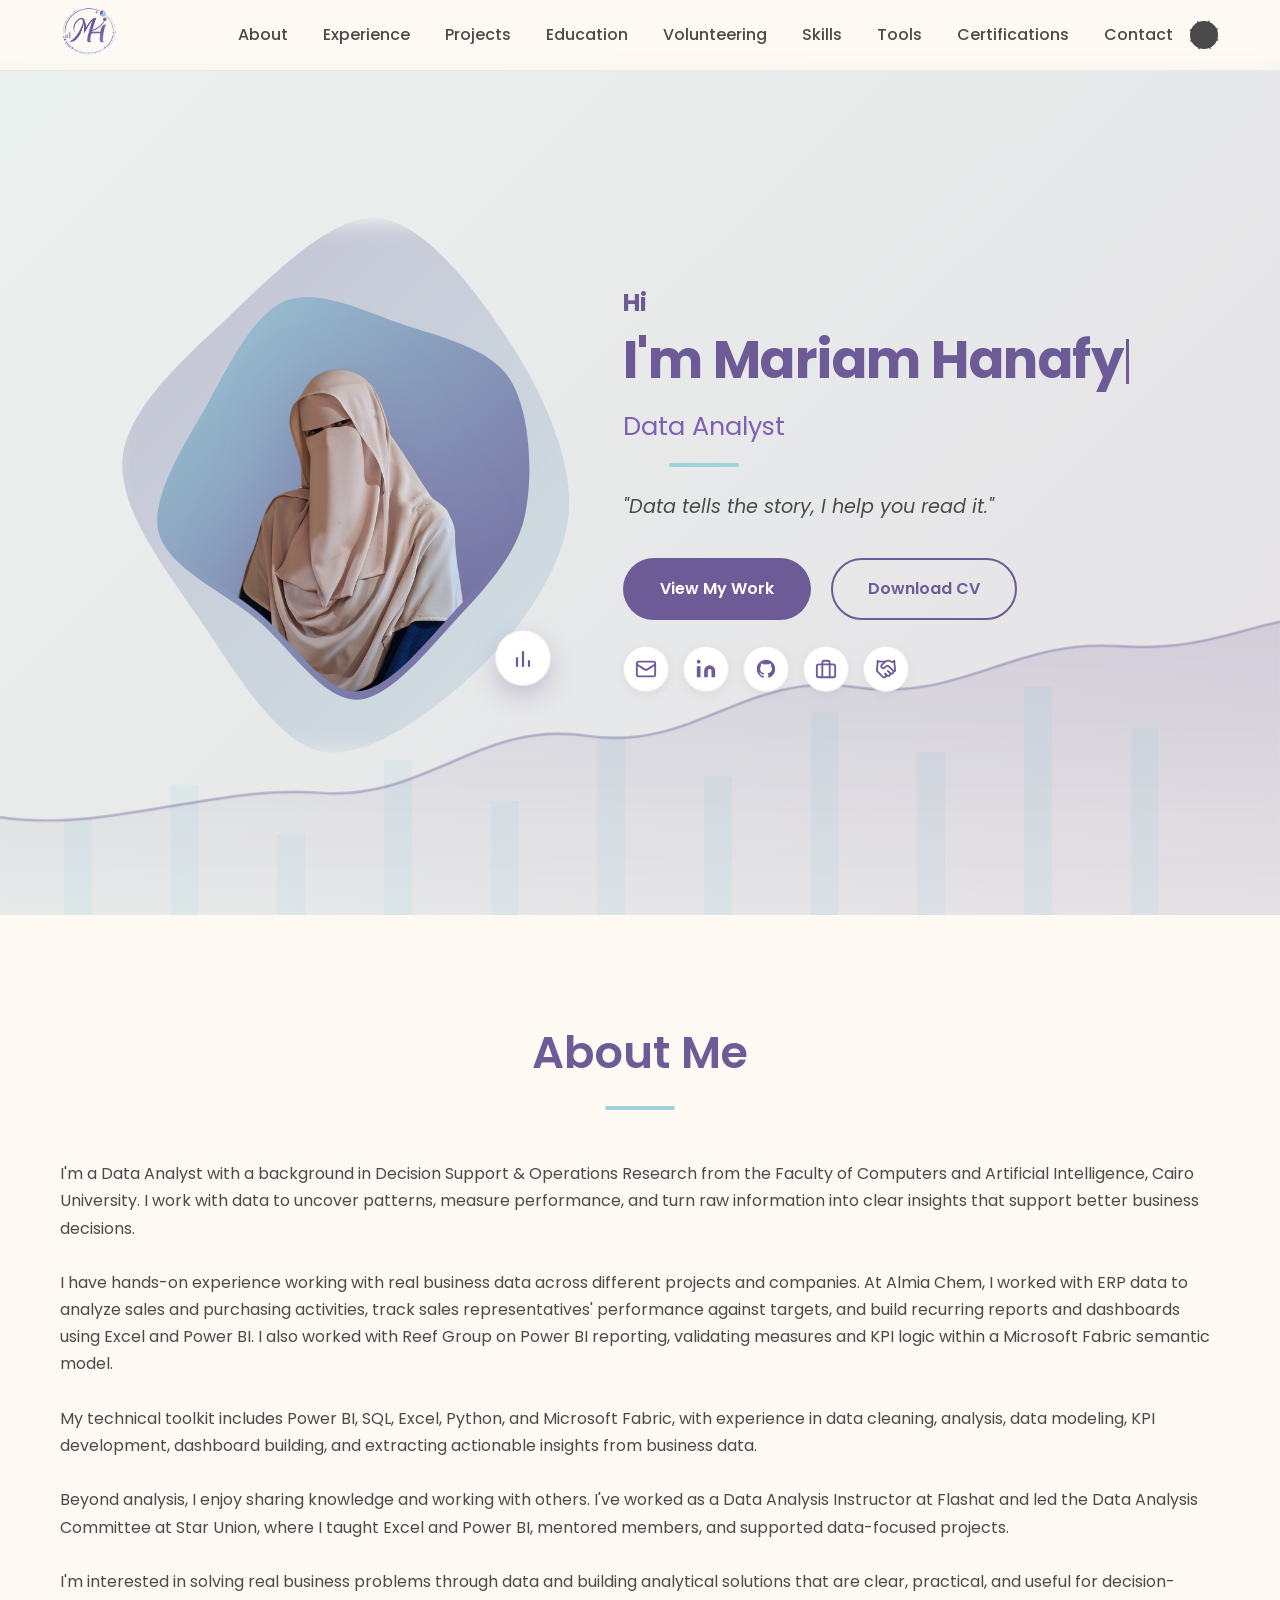
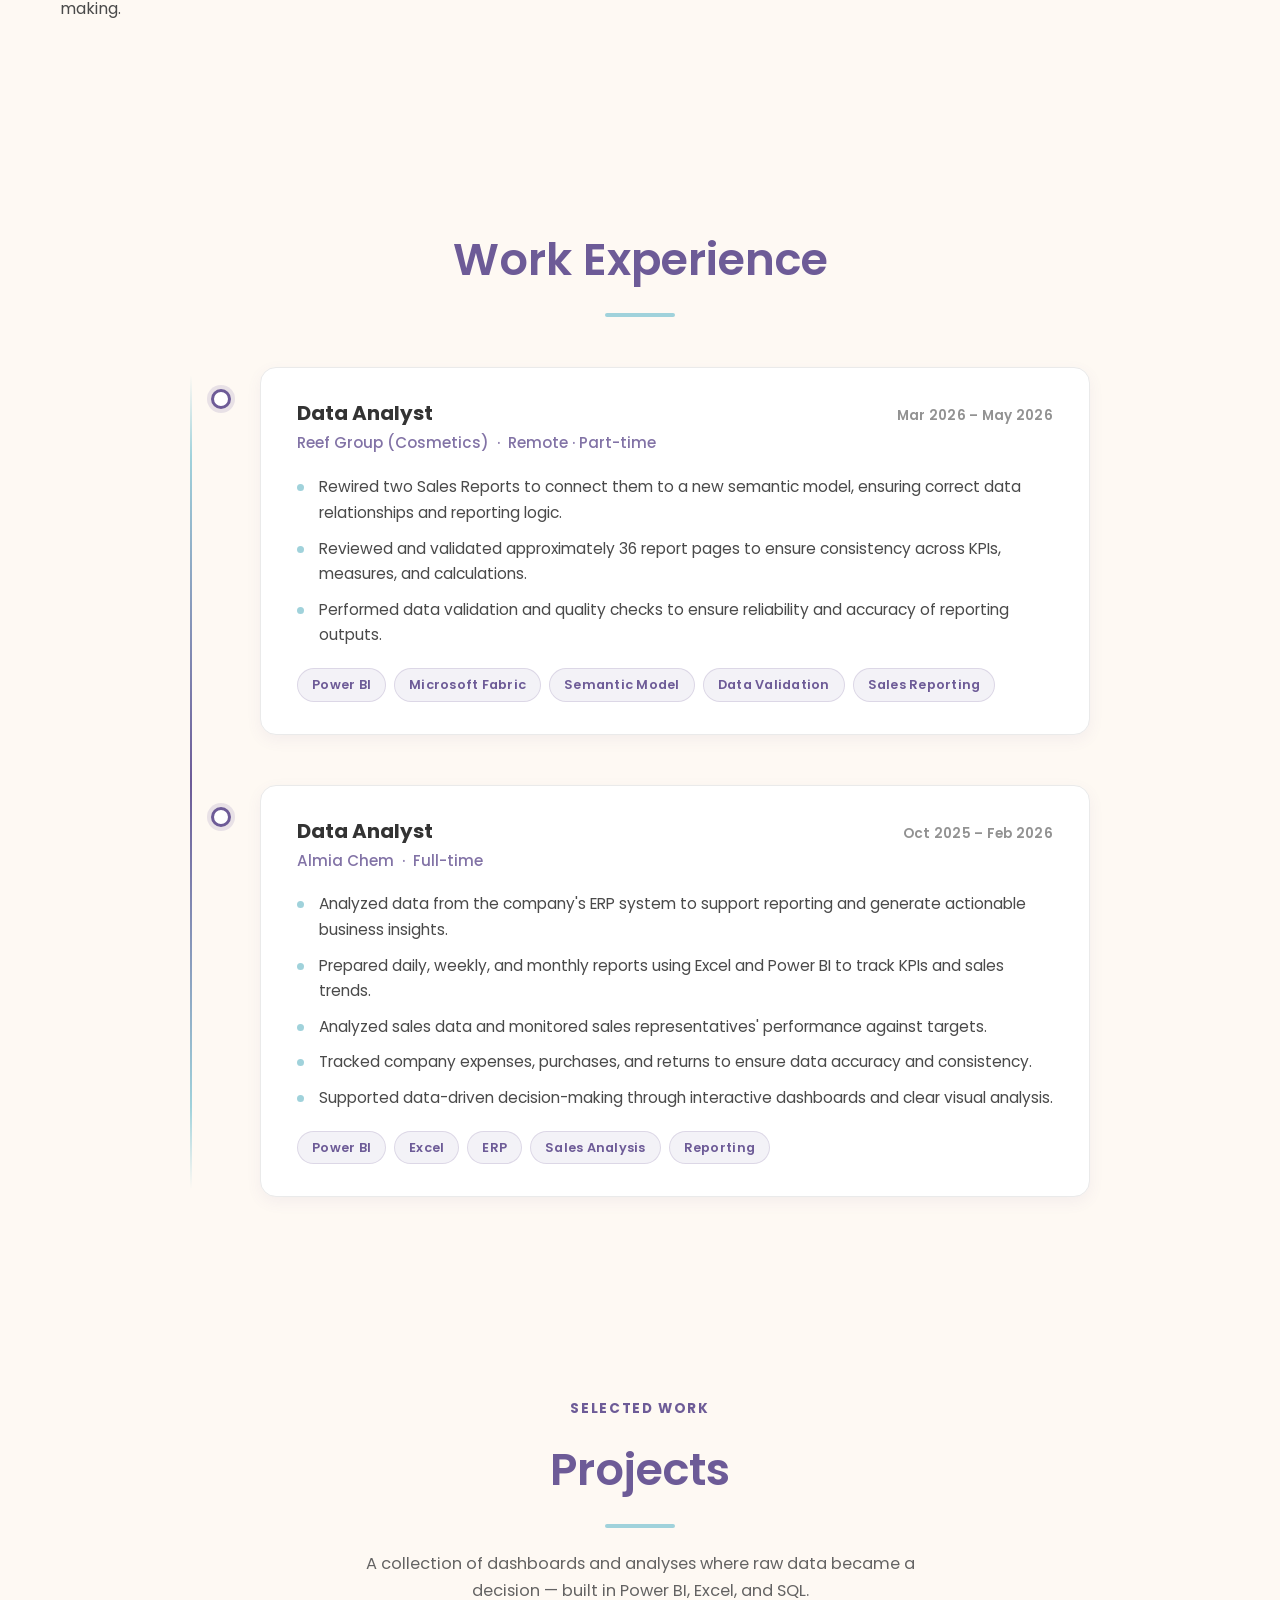
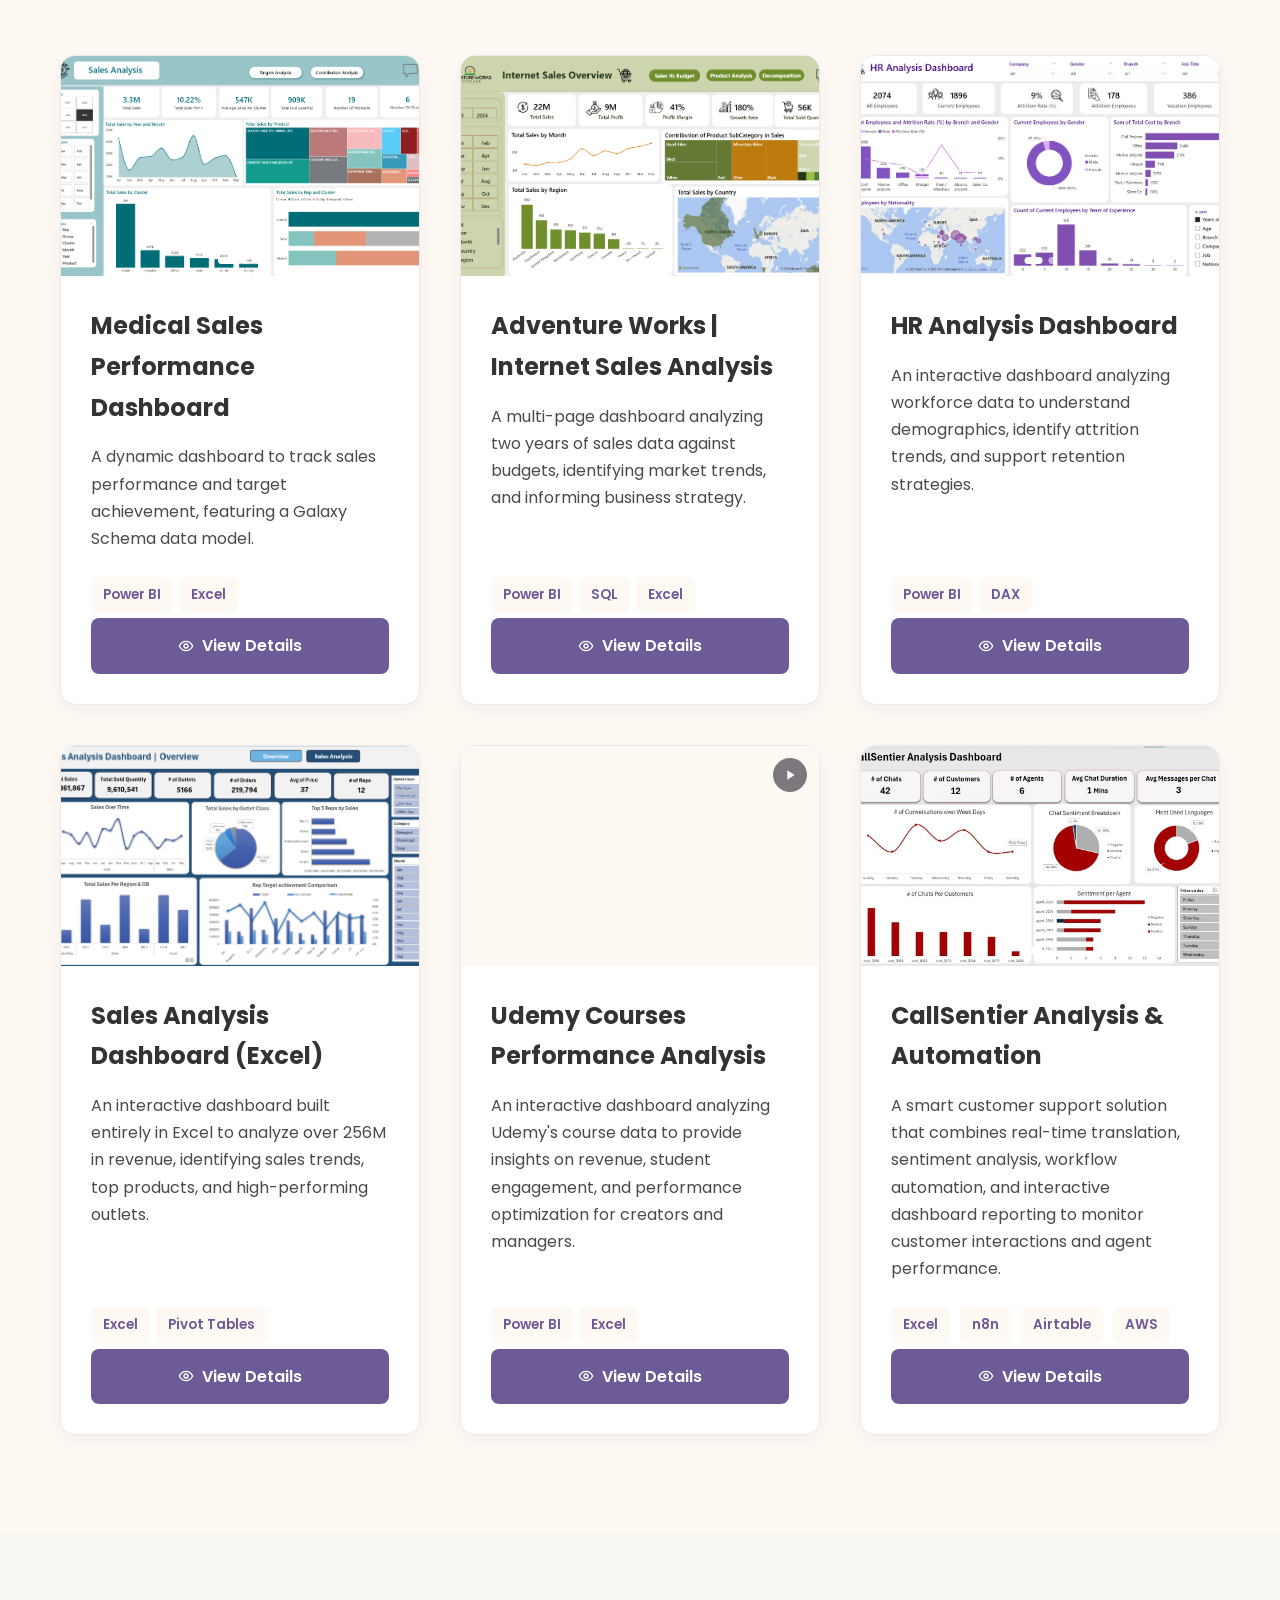
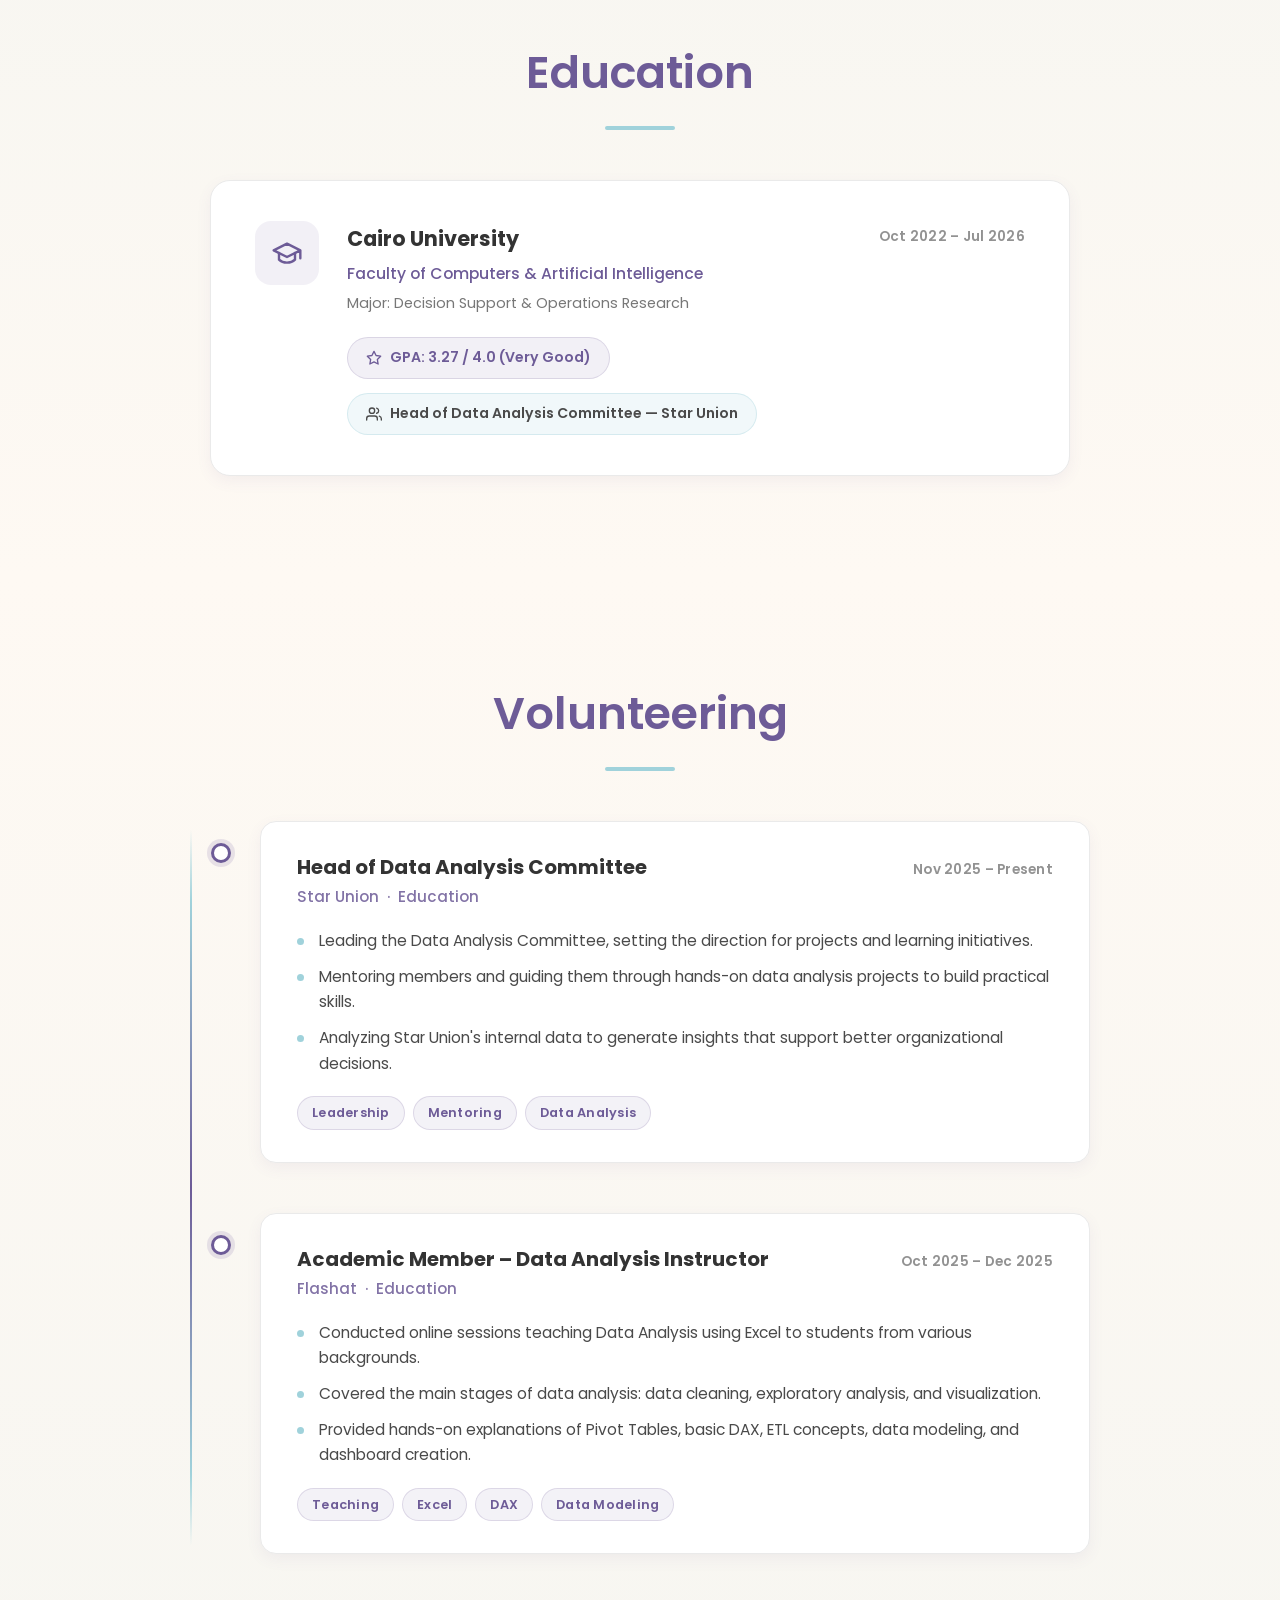
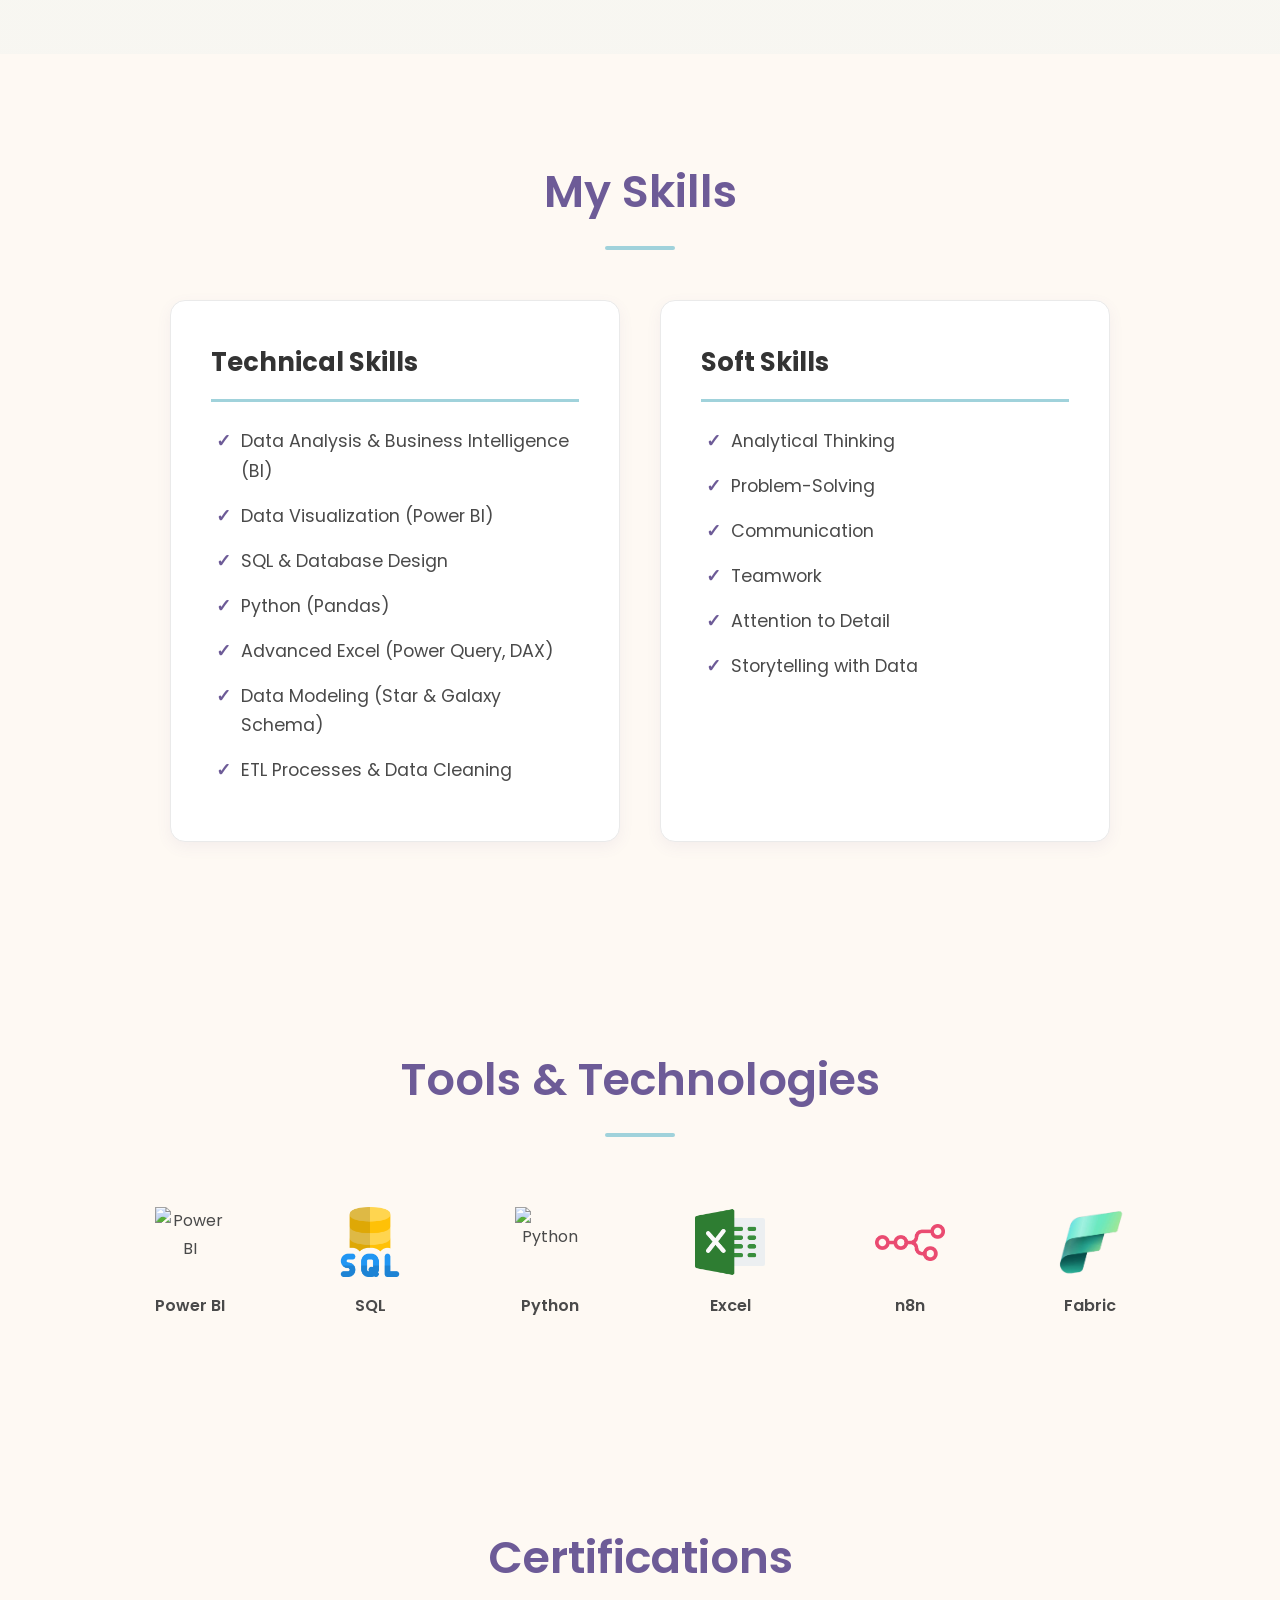
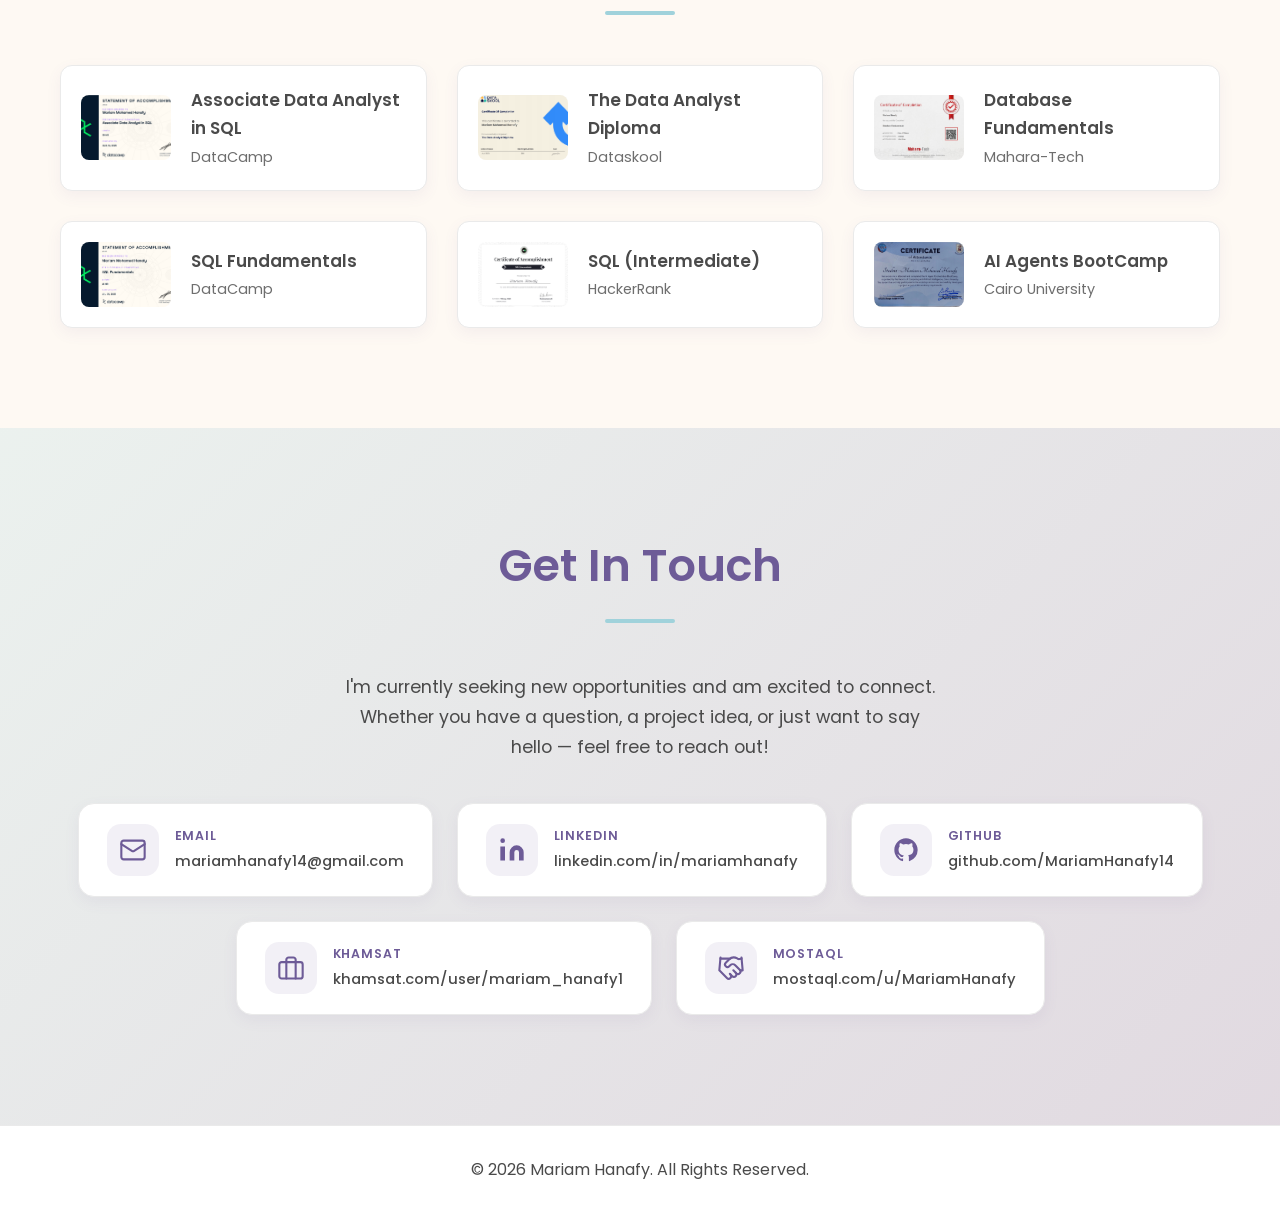
==== commit 6e6328bf: "update html" ====
--- a/index.html
+++ b/index.html
@@ -4,6 +4,8 @@
     <meta charset="UTF-8">
     <meta name="viewport" content="width=device-width, initial-scale=1.0">
     <title>Mariam Hanafy | Data Analyst</title>
+    <meta name="description" content="Mariam Hanafy - Data Analyst specializing in Power BI, SQL, Excel and Python. Explore dashboards, projects and experience.">
+    <meta name="theme-color" content="#6D5B97">
     <link rel="icon" type="image/svg+xml" href="logo.png">
     <link rel="stylesheet" href="style.css">
     <link rel="preconnect" href="https://fonts.googleapis.com">
@@ -11,9 +13,6 @@
     <link href="https://fonts.googleapis.com/css2?family=Poppins:wght@300;400;500;600;700&display=swap" rel="stylesheet">
 </head>
 <body>
-
-    <!-- Thin fixed bar that fills with scroll progress -->
-    <div class="scroll-progress" aria-hidden="true"><div class="scroll-progress-bar" id="scrollProgressBar"></div></div>
 
     <header>
         <div class="container">
@@ -140,38 +139,6 @@
                     </div>
                 </div>
             </div>
-
-            <!-- Scroll cue: hints there's more below, nudges the visitor down -->
-            <a href="#about" class="hero-scroll-cue" aria-label="Scroll down">
-                <span class="hero-scroll-cue-mouse"><span class="hero-scroll-cue-dot"></span></span>
-                <span class="hero-scroll-cue-label">Scroll</span>
-            </a>
-        </section>
-
-        <!-- ================================================== -->
-        <!--               Quick Stats Strip                     -->
-        <!-- ================================================== -->
-        <section id="stats" class="stats-strip">
-            <div class="container">
-                <div class="stats-grid">
-                    <div class="stat-item">
-                        <span class="stat-number" data-count="1" data-suffix="+">0</span>
-                        <span class="stat-label">Year of Hands-on Experience</span>
-                    </div>
-                    <div class="stat-item">
-                        <span class="stat-number" data-count="6" data-suffix="">0</span>
-                        <span class="stat-label">Dashboards &amp; Projects Delivered</span>
-                    </div>
-                    <div class="stat-item">
-                        <span class="stat-number" data-count="6" data-suffix="">0</span>
-                        <span class="stat-label">Certifications Earned</span>
-                    </div>
-                    <div class="stat-item">
-                        <span class="stat-number" data-count="6" data-suffix="">0</span>
-                        <span class="stat-label">Core Tools &amp; Technologies</span>
-                    </div>
-                </div>
-            </div>
         </section>
 
         <!-- ================================================== -->
@@ -691,7 +658,7 @@
 
     <footer>
         <div class="container">
-            <p>&copy; 2025 Mariam Hanafy. All Rights Reserved.</p>
+            <p>&copy; 2026 Mariam Hanafy. All Rights Reserved.</p>
         </div>
     </footer>
 
--- a/style.css
+++ b/style.css
@@ -101,7 +101,7 @@
     min-height: 95vh;
     display: flex; align-items: center; justify-content: center;
     position: relative; overflow: hidden;
-    padding: 100px 0 40px;
+    padding: px 0 40px;
     transition: background-position 0.1s linear, background 0.5s ease;
 }
 
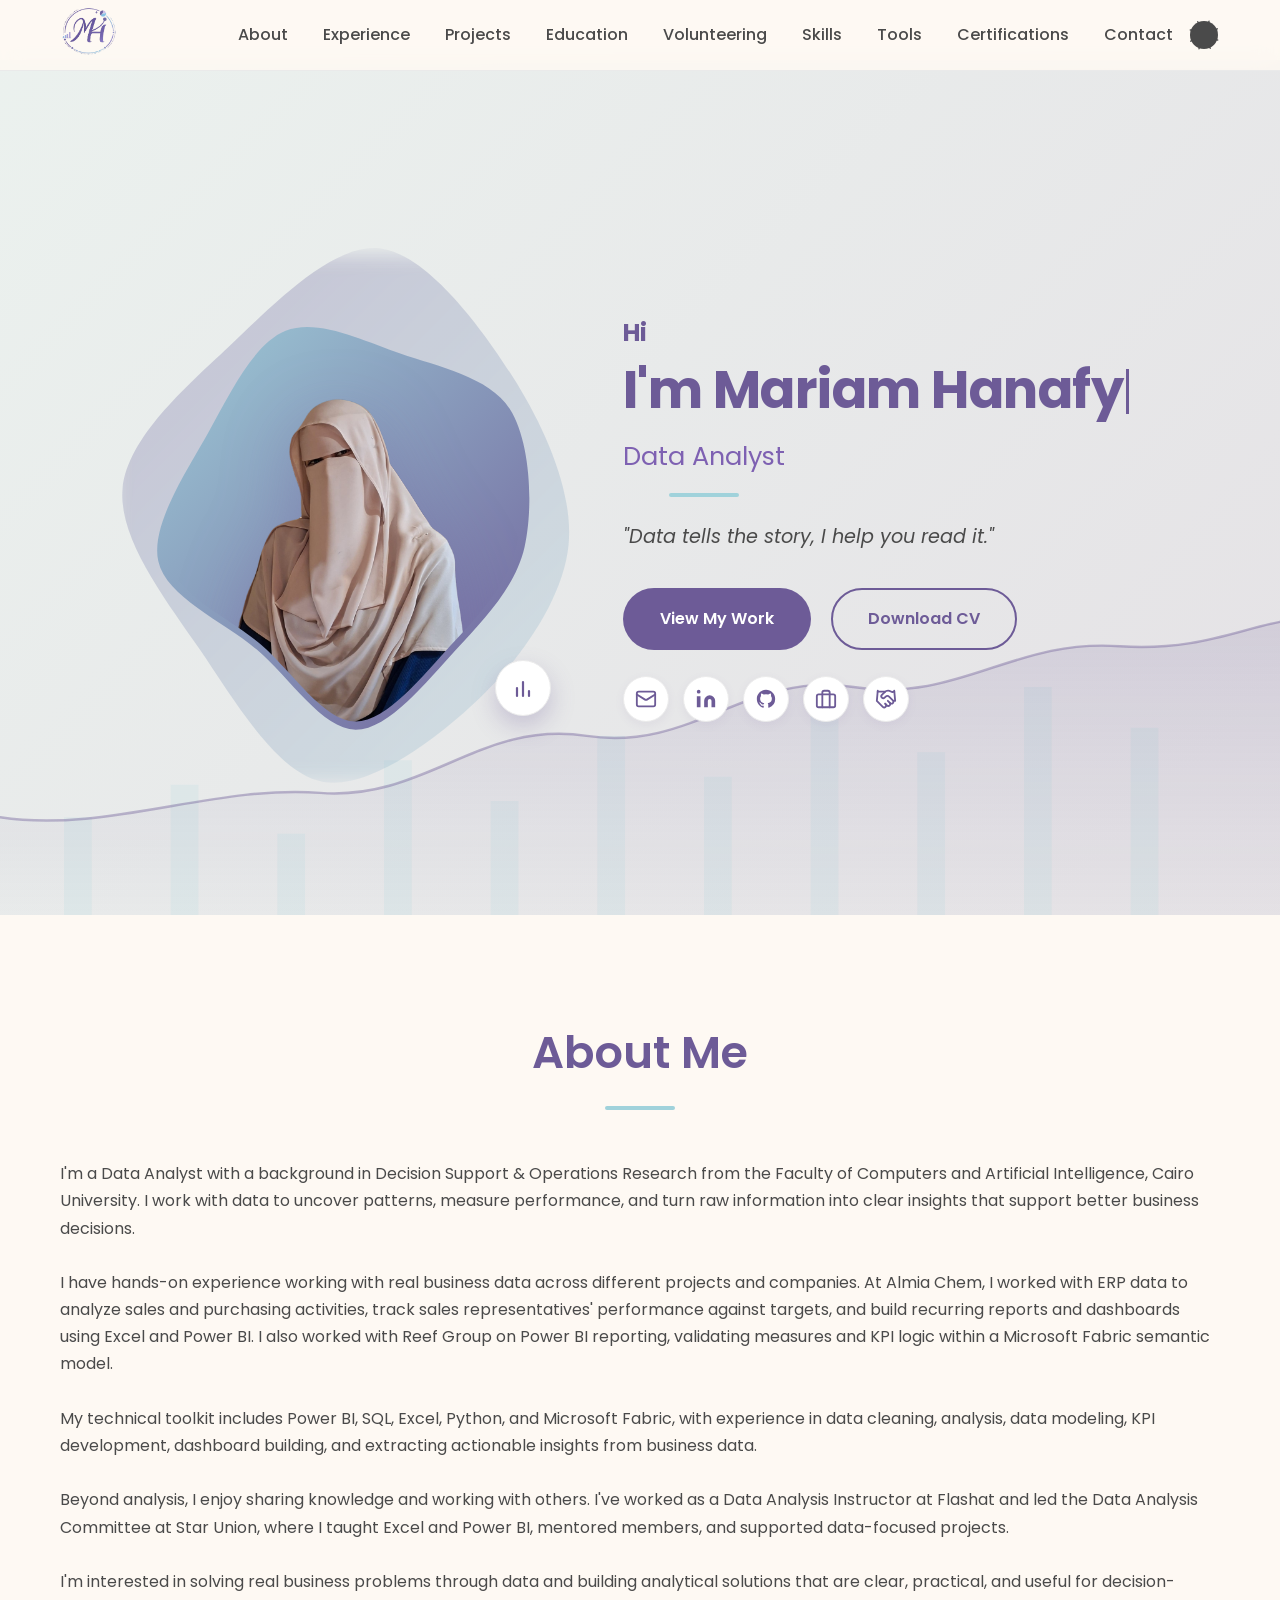
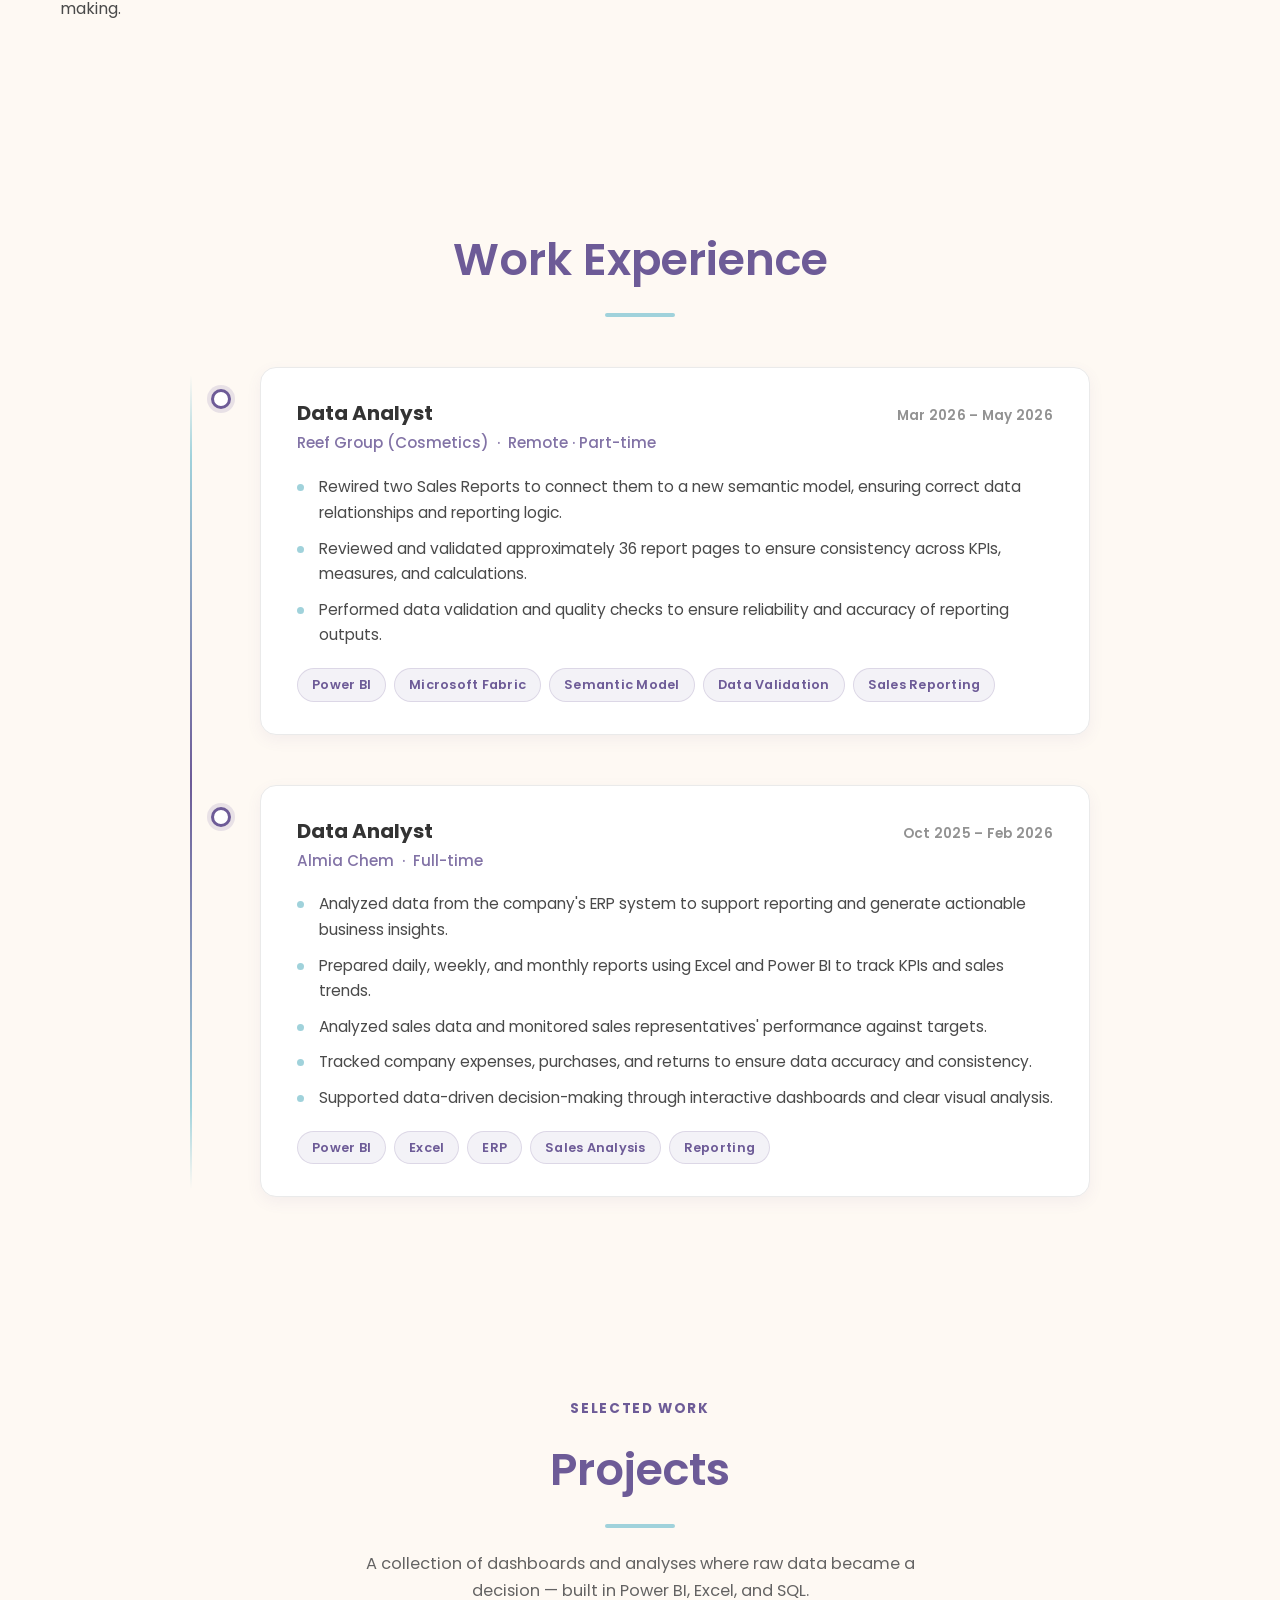
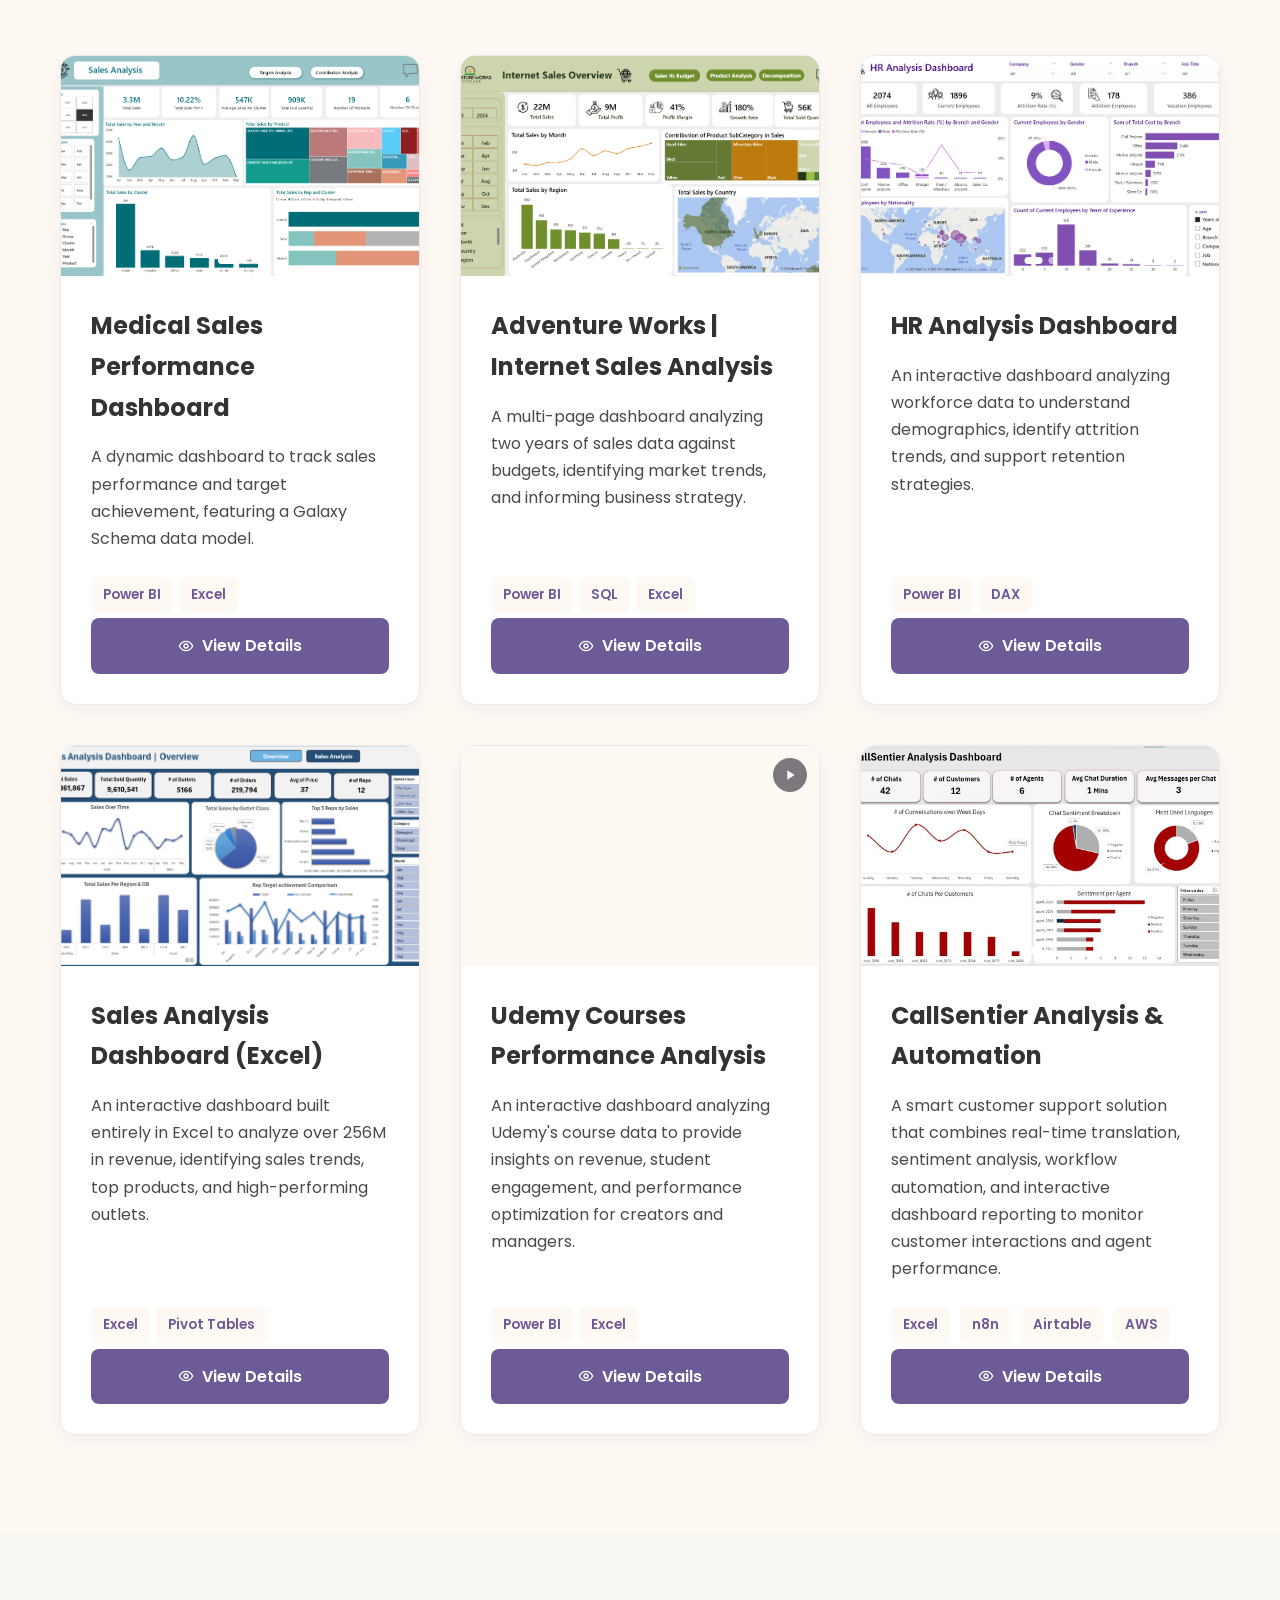
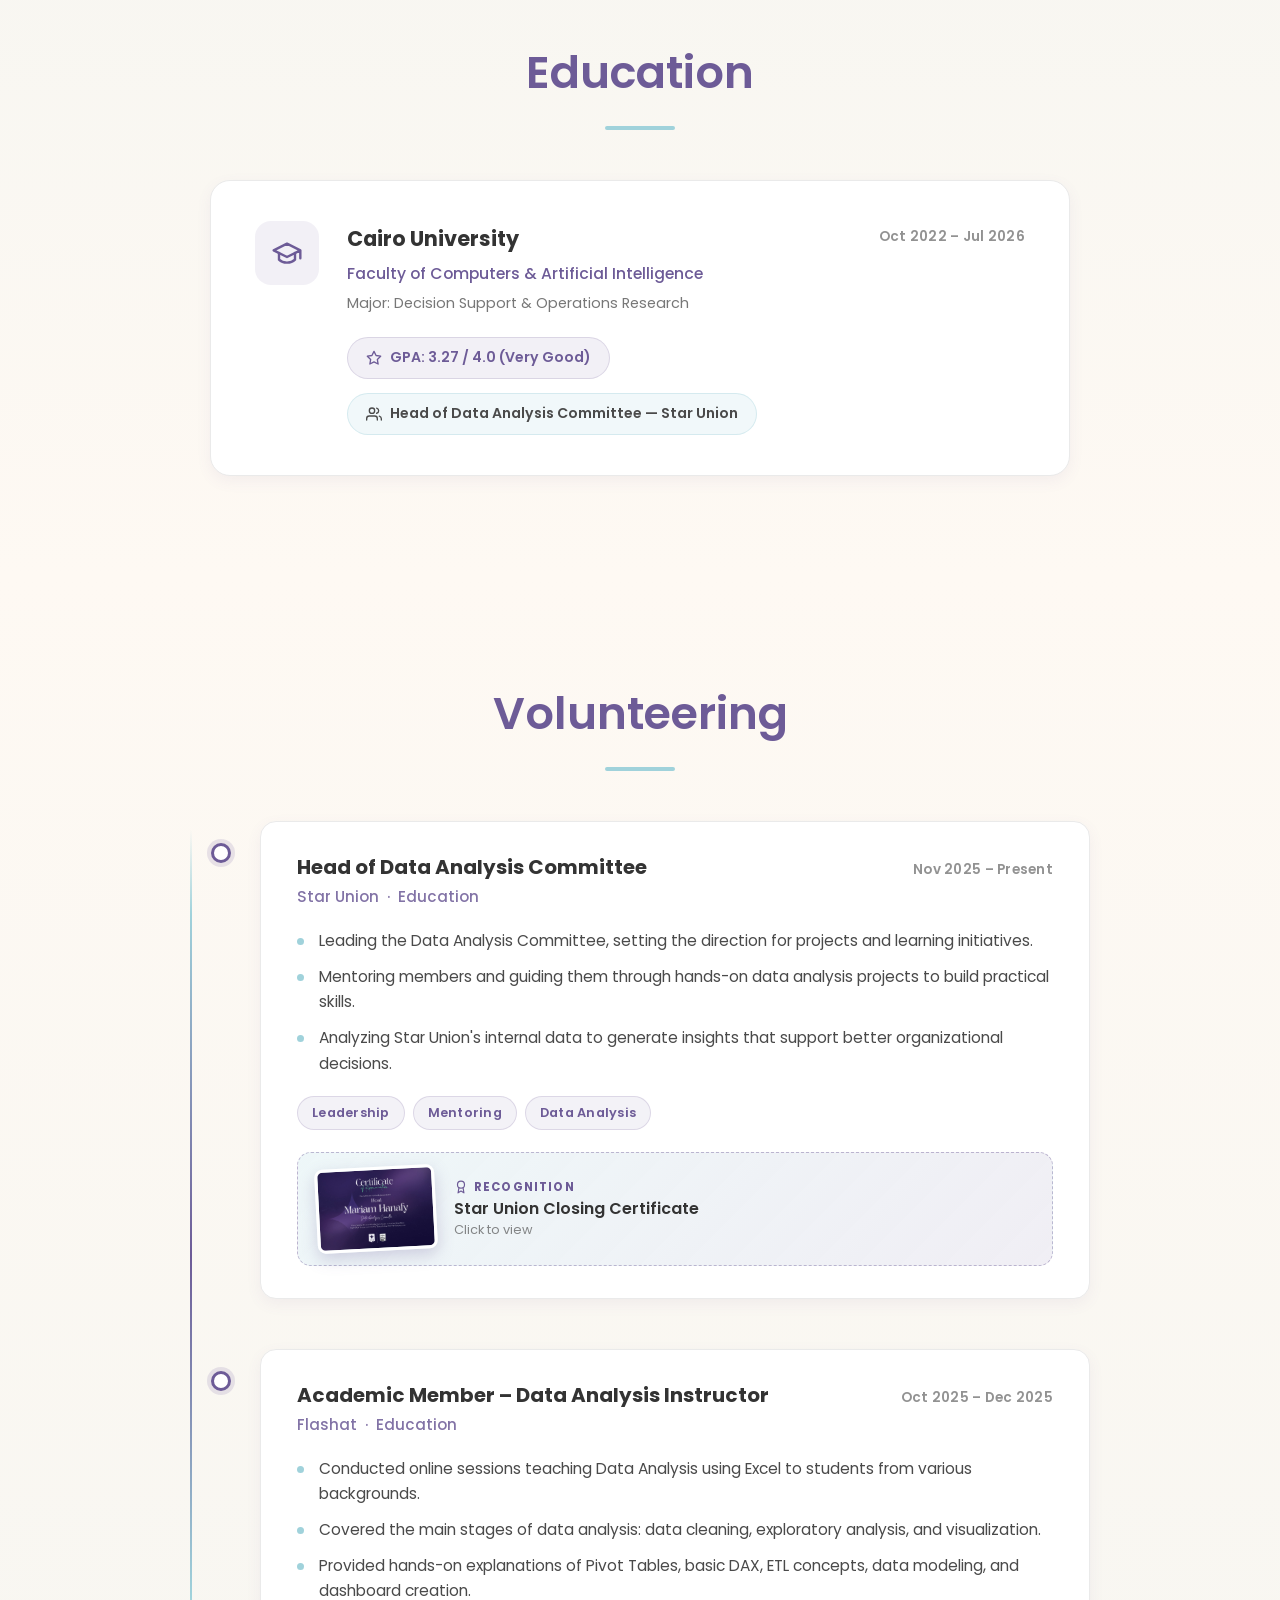
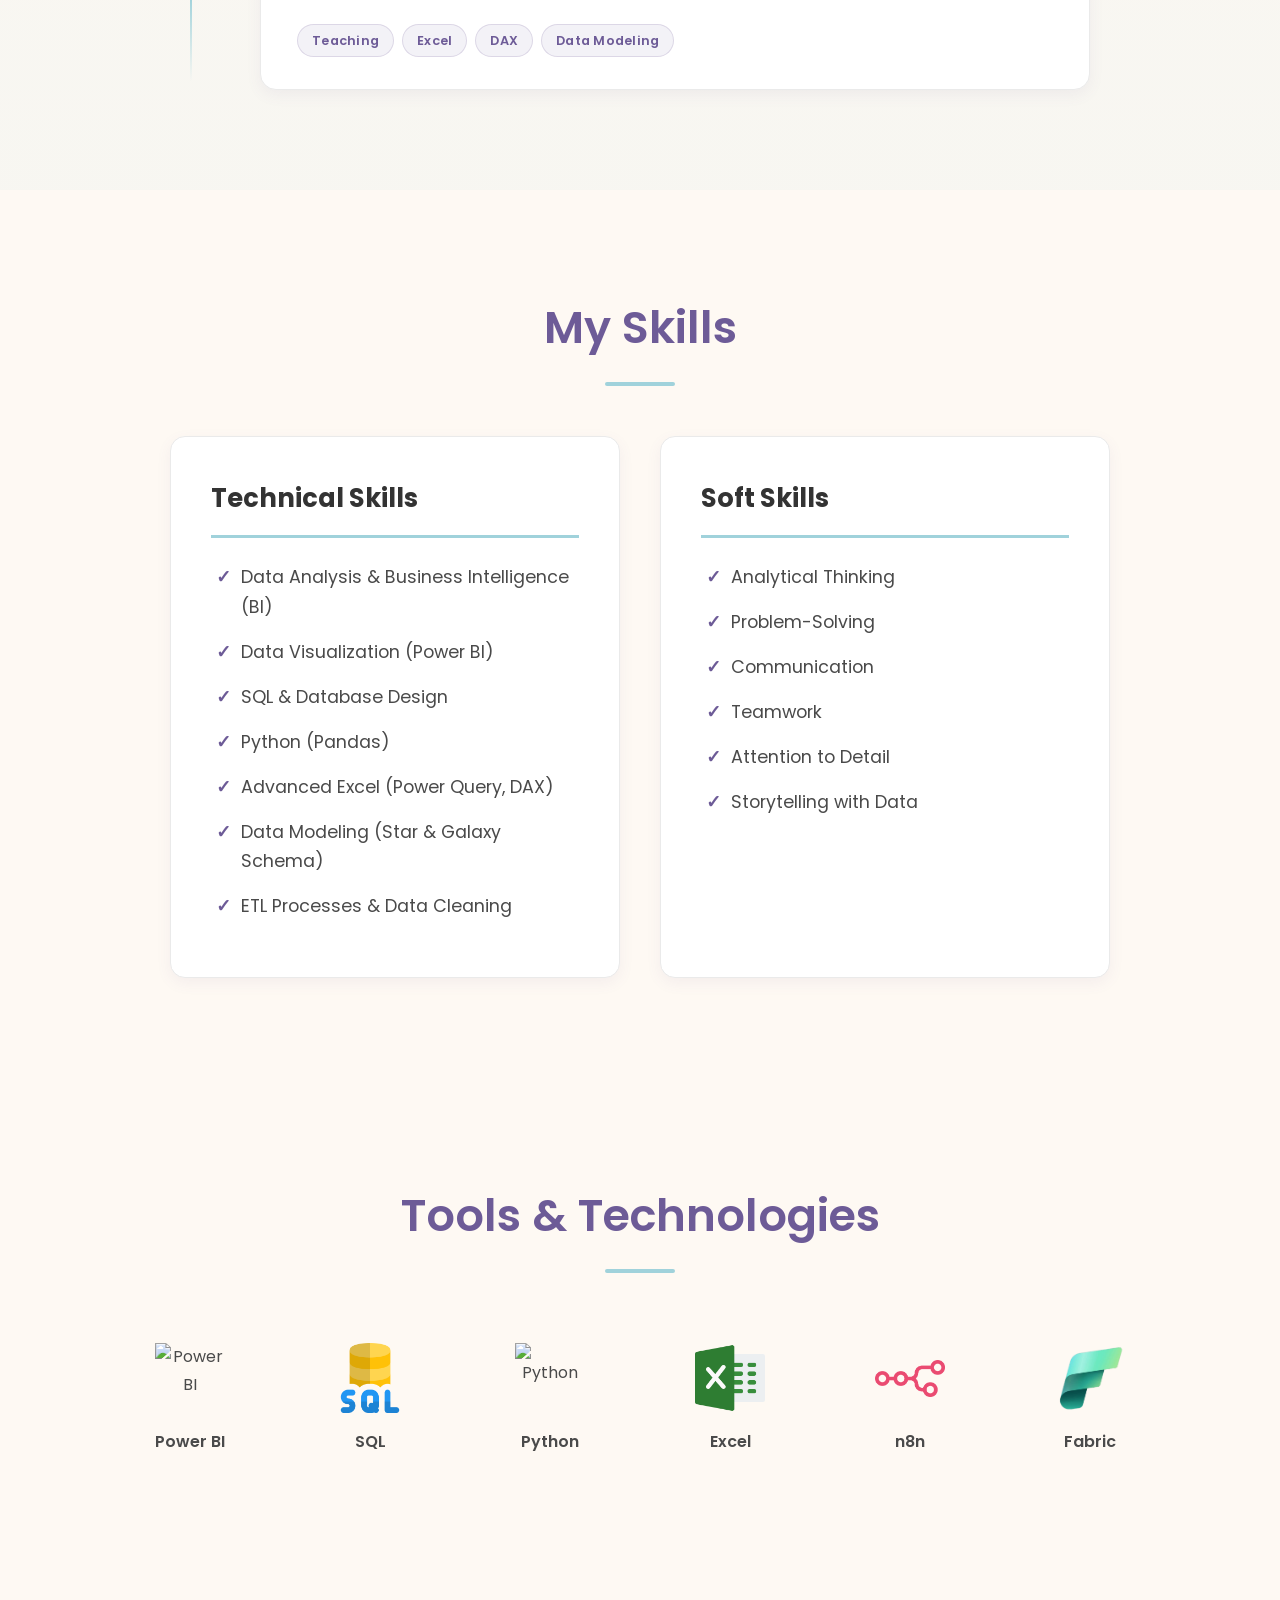
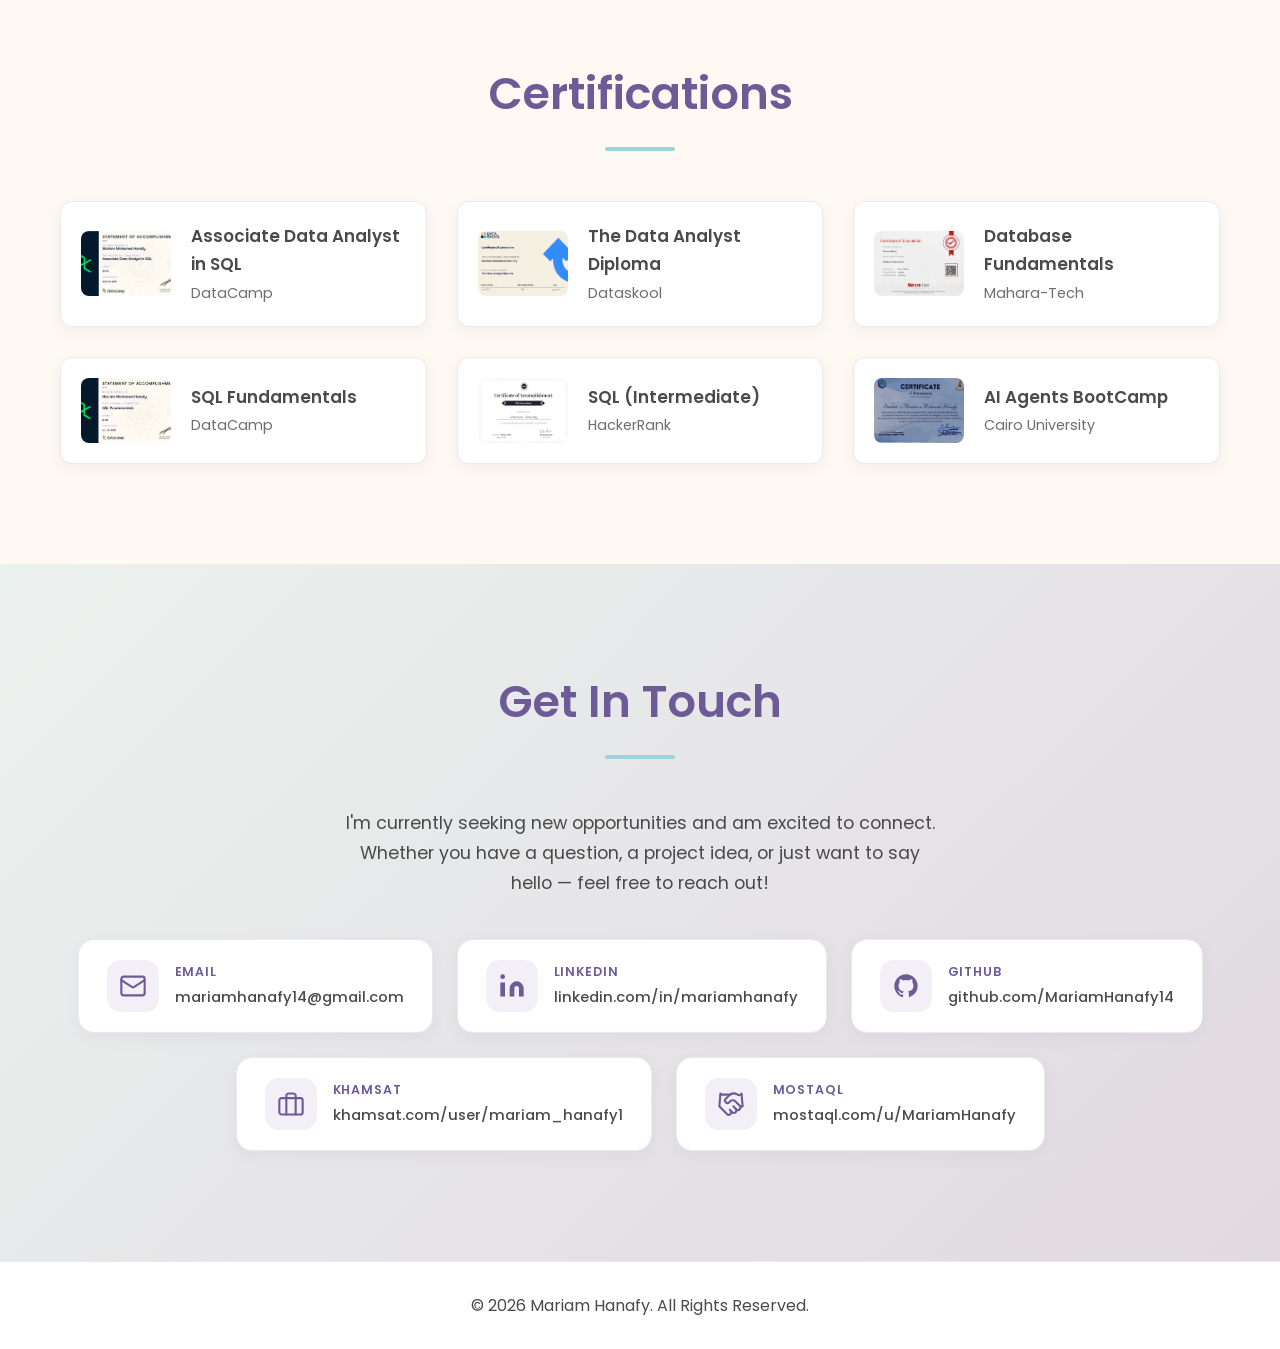
==== commit 160ddc9c: "update" ====
--- a/index.html
+++ b/index.html
@@ -467,6 +467,20 @@
                                 <span>Mentoring</span>
                                 <span>Data Analysis</span>
                             </div>
+
+                            <button type="button" class="award-strip" data-image="Star Closing Certificate.png" aria-label="View Star Union closing certificate">
+                                <span class="award-thumb">
+                                    <img src="Star Closing Certificate.png" alt="Star Union closing certificate" loading="lazy">
+                                </span>
+                                <span class="award-text">
+                                    <span class="award-kicker">
+                                        <svg viewBox="0 0 24 24" width="14" height="14" fill="none" stroke="currentColor" stroke-width="2" stroke-linecap="round" stroke-linejoin="round" aria-hidden="true"><circle cx="12" cy="8" r="6"/><path d="M15.477 12.89 17 22l-5-3-5 3 1.523-9.11"/></svg>
+                                        Recognition
+                                    </span>
+                                    <span class="award-title">Star Union Closing Certificate</span>
+                                    <span class="award-hint">Click to view</span>
+                                </span>
+                            </button>
                         </div>
                     </div>
 
--- a/style.css
+++ b/style.css
@@ -101,7 +101,7 @@
     min-height: 95vh;
     display: flex; align-items: center; justify-content: center;
     position: relative; overflow: hidden;
-    padding: px 0 40px;
+    padding: 100px 0 40px;
     transition: background-position 0.1s linear, background 0.5s ease;
 }
 
@@ -1356,23 +1356,24 @@
     section { padding: 60px 0; }
     .container { padding: 0 15px; }
     h2 { font-size: 2.2rem; }
-    #subtitle { font-size: 1.3rem; }
     .tagline { font-size: 0.95rem; margin-bottom: 12px; }
 
     /* Hero: stack photo above text, centered, and tighten vertical rhythm
        so the whole hero (including socials) fits inside the first mobile
        screen — space is reclaimed from padding/gaps/margins, not from the
        photo or buttons, which are sized up instead */
-    main { padding-top: 56px; }
-    #hero { padding: 62px 0 14px; min-height: 100vh; }
-    .hero-flex { flex-direction: column; text-align: center; gap: 12px; }
+    main { padding-top: 40px; }
+    #hero { padding: 34px 0 12px; min-height: 100vh; }
+    .hero-flex { flex-direction: column; text-align: center; gap: 10px; }
     .hero-text-col { text-align: center; max-width: 440px; margin: 0 auto; }
-    .hero-greeting { font-size: 1.15rem; margin-bottom: 2px; }
-    .hero-name { font-size: 1.95rem; margin-bottom: 6px; }
-    .hero-photo-frame { width: 232px; height: 258px; }
+    .hero-greeting { font-size: 1.22rem; margin-bottom: 2px; }
+    .hero-name { font-size: 2.15rem; margin-bottom: 8px; }
+    .hero-photo-frame { width: 275px; height: 306px; }
     .photo-badge { width: 46px; height: 46px; }
     .photo-badge svg { width: 20px; height: 20px; }
+    #subtitle { font-size: 1.4rem; }
     .subtitle-wrapper { margin-bottom: 6px; }
+    .tagline { font-size: 1rem; }
 
     .hero-buttons {
         justify-content: center;
@@ -1380,9 +1381,9 @@
         flex-wrap: wrap;
         gap: 12px;
     }
-    .btn { padding: 13px 27px; font-size: 0.92rem; }
+    .btn { padding: 16px 32px; font-size: 1.02rem; }
     .hero-socials { justify-content: center; margin-top: 8px; gap: 10px; }
-    .hero-social-link { width: 38px; height: 38px; }
+    .hero-social-link { width: 42px; height: 42px; }
 
     .nav-links {
         position: fixed; top: 70px; left: 0; width: 100%; height: calc(100vh - 70px);
@@ -1425,16 +1426,76 @@
 }
 
 @media (max-width: 420px) {
-    main { padding-top: 52px; }
-    #hero { padding: 50px 0 12px; }
-    .hero-flex { gap: 10px; }
-    .hero-greeting { font-size: 1.05rem; }
-    .hero-photo-frame { width: 198px; height: 220px; }
+    main { padding-top: 40px; }
+    #hero { padding: 36px 0 10px; }
+    .hero-flex { gap: 8px; }
+    .hero-greeting { font-size: 1.1rem; }
+    .hero-photo-frame { width: 250px; height: 278px; }
     .photo-badge { width: 40px; height: 40px; }
-    .hero-name { font-size: 1.65rem; margin-bottom: 4px; }
+    .hero-name { font-size: 1.85rem; margin-bottom: 5px; }
+    #subtitle { font-size: 1.22rem; }
     .subtitle-wrapper { margin-bottom: 4px; }
-    .tagline { font-size: 0.88rem; margin-bottom: 10px; }
-    .btn { padding: 12px 20px; font-size: 0.85rem; }
+    .tagline { font-size: 0.94rem; margin-bottom: 10px; }
+    .btn { padding: 14px 25px; font-size: 0.96rem; }
     .hero-socials { margin-top: 6px; gap: 8px; }
-    .hero-social-link { width: 34px; height: 34px; }
+    .hero-social-link { width: 37px; height: 37px; }
+}
+/* =================================================================== */
+/*          Award strip (certificate preview inside a timeline card)   */
+/* =================================================================== */
+.award-strip {
+    display: flex;
+    align-items: center;
+    gap: 18px;
+    width: 100%;
+    margin-top: 22px;
+    padding: 14px 18px;
+    text-align: left;
+    font-family: inherit;
+    color: inherit;
+    cursor: pointer;
+    background: linear-gradient(135deg, rgba(160, 210, 219, 0.18), rgba(109, 91, 151, 0.10));
+    border: 1px dashed rgba(109, 91, 151, 0.4);
+    border-radius: 14px;
+    transition: transform 0.35s ease, box-shadow 0.35s ease, border-color 0.35s ease;
+}
+.award-strip:hover {
+    transform: translateY(-3px);
+    border-style: solid;
+    border-color: var(--primary-color);
+    box-shadow: 0 10px 25px rgba(109, 91, 151, 0.16);
+}
+.award-thumb {
+    position: relative;
+    flex-shrink: 0;
+    width: 120px;
+    height: 84px;
+    border-radius: 8px;
+    overflow: hidden;
+    border: 3px solid var(--card-bg);
+    box-shadow: 0 6px 16px rgba(109, 91, 151, 0.25);
+    transform: rotate(-3deg);
+    transition: transform 0.35s ease;
+}
+.award-strip:hover .award-thumb { transform: rotate(0deg) scale(1.05); }
+.award-thumb img { width: 100%; height: 100%; object-fit: cover; display: block; }
+.award-text { display: flex; flex-direction: column; gap: 2px; min-width: 0; }
+.award-kicker {
+    display: inline-flex;
+    align-items: center;
+    gap: 6px;
+    font-size: 0.72rem;
+    font-weight: 700;
+    letter-spacing: 0.1em;
+    text-transform: uppercase;
+    color: var(--primary-color);
+}
+.award-title { font-size: 1rem; font-weight: 600; color: var(--heading-color); line-height: 1.35; }
+.award-hint { font-size: 0.8rem; opacity: 0.65; }
+body.dark-mode .award-strip { border-color: rgba(179, 157, 219, 0.4); }
+
+@media (max-width: 480px) {
+    .award-strip { gap: 14px; padding: 12px; }
+    .award-thumb { width: 96px; height: 68px; }
+    .award-title { font-size: 0.92rem; }
 }
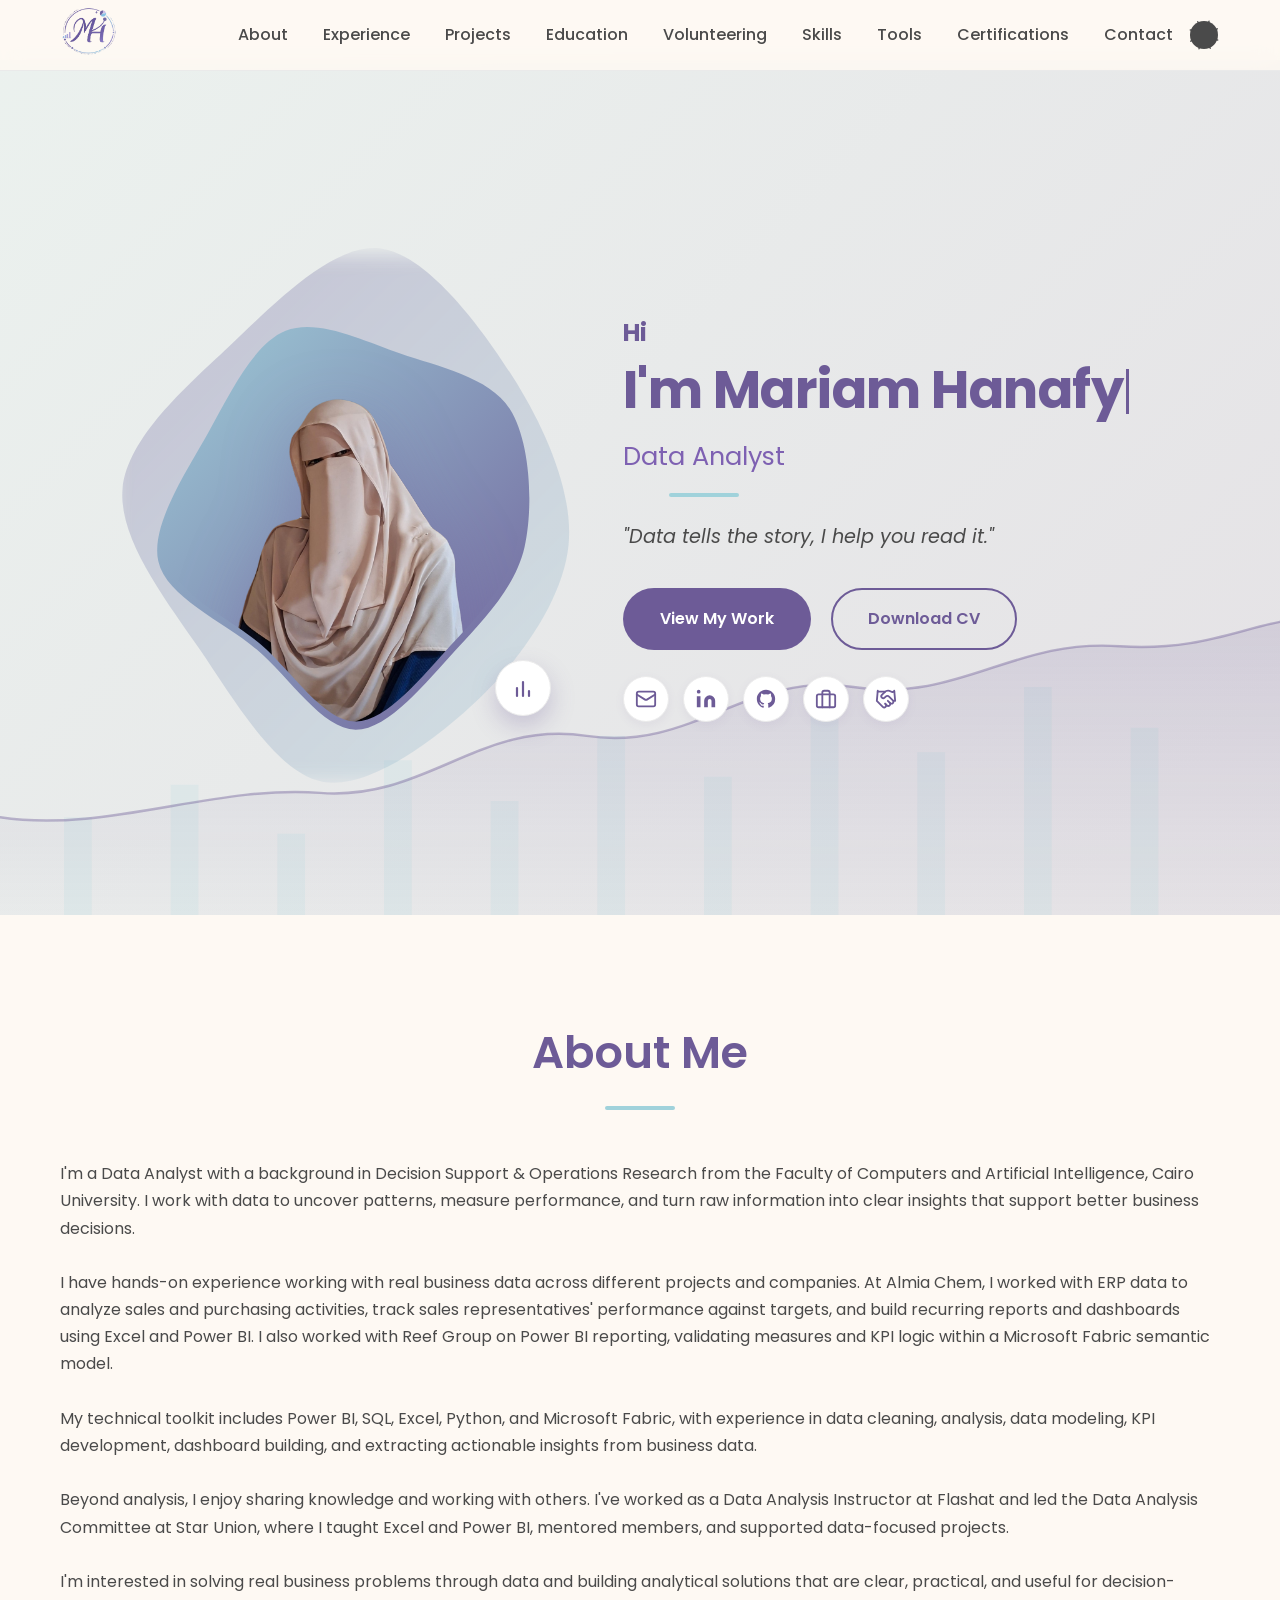
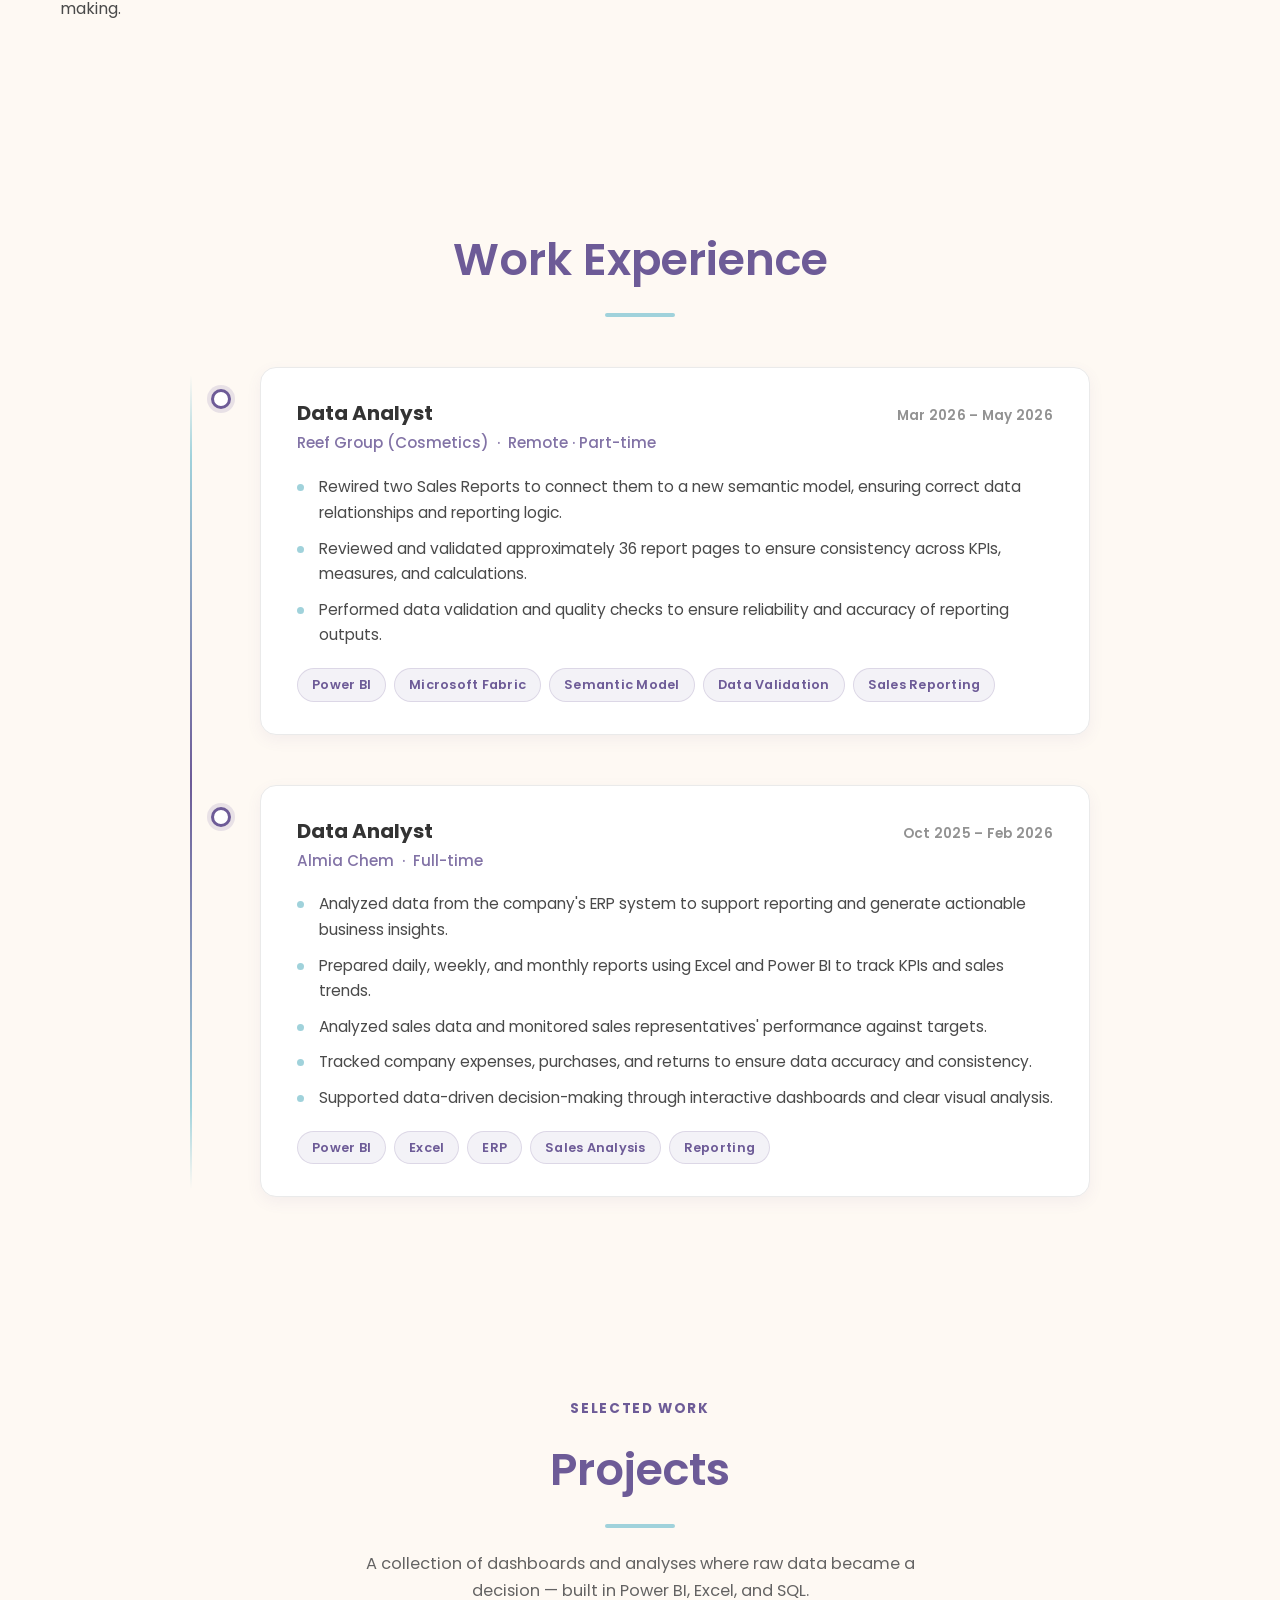
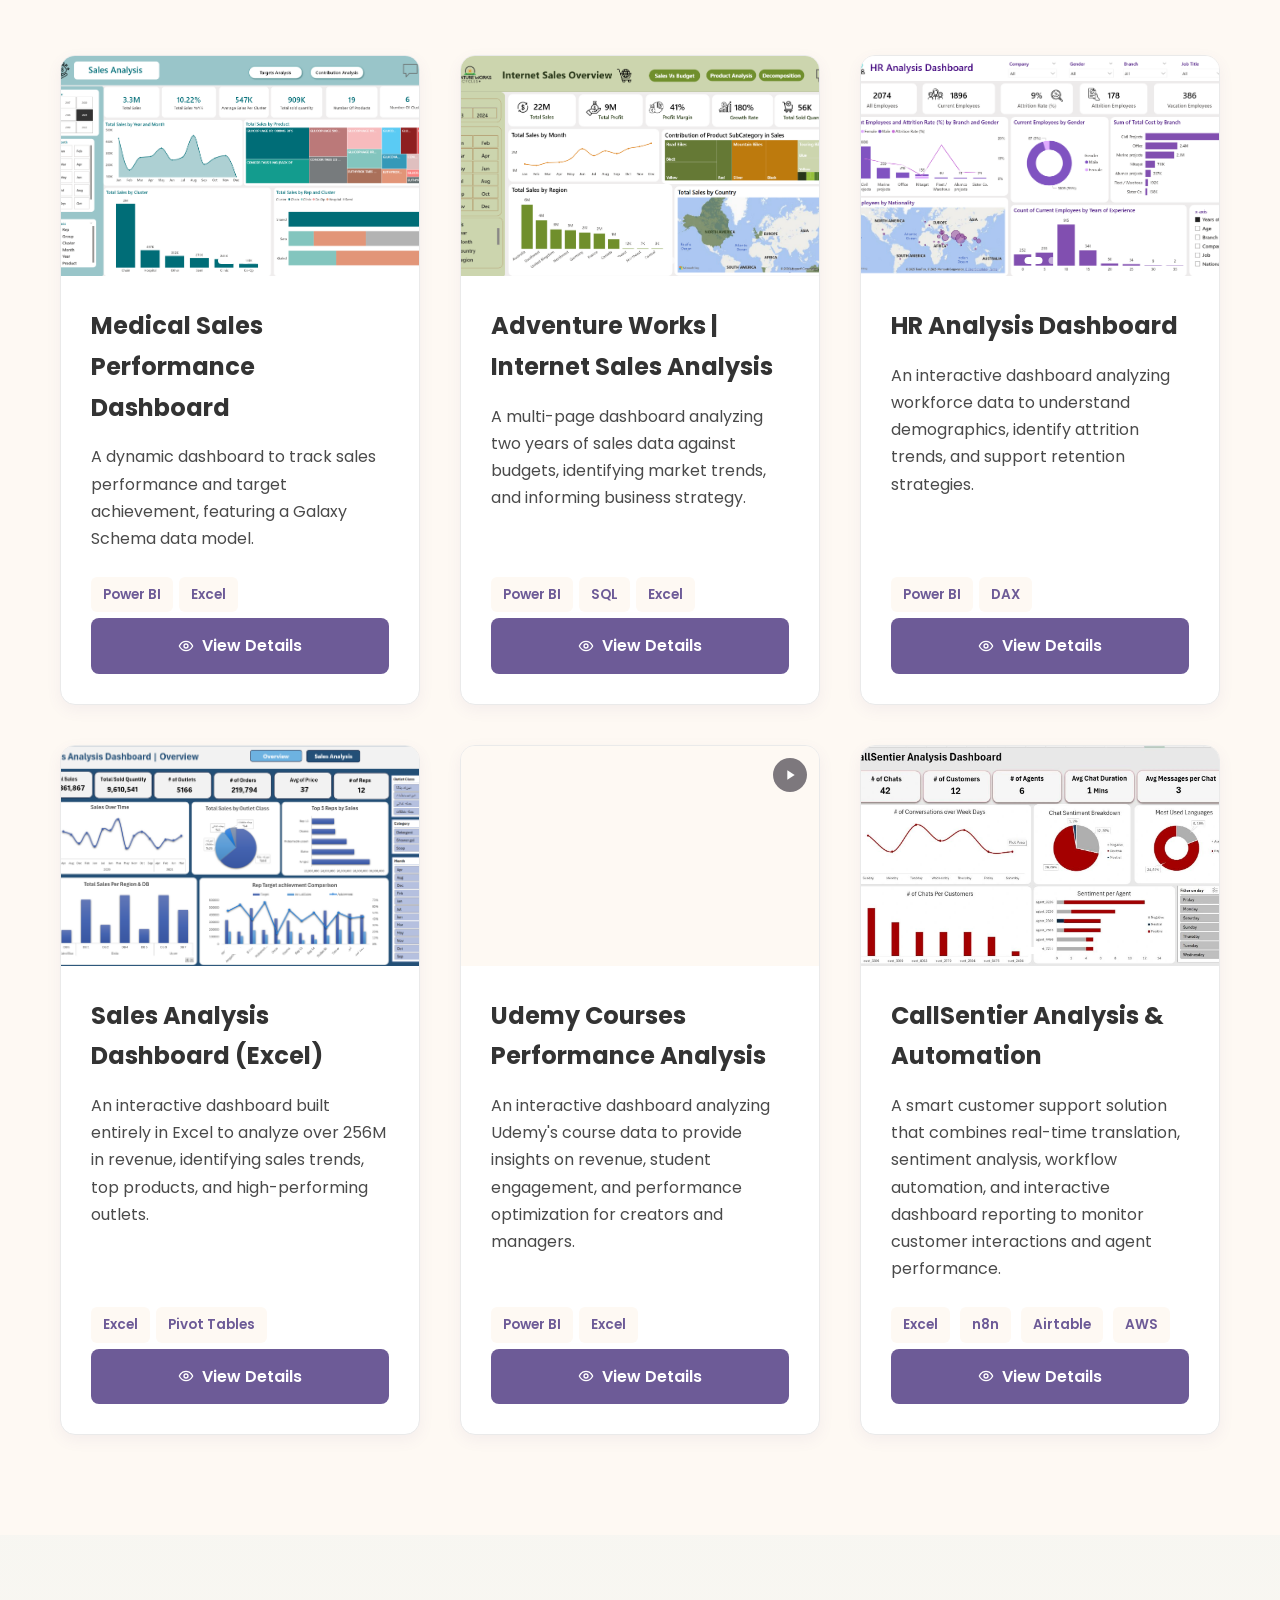
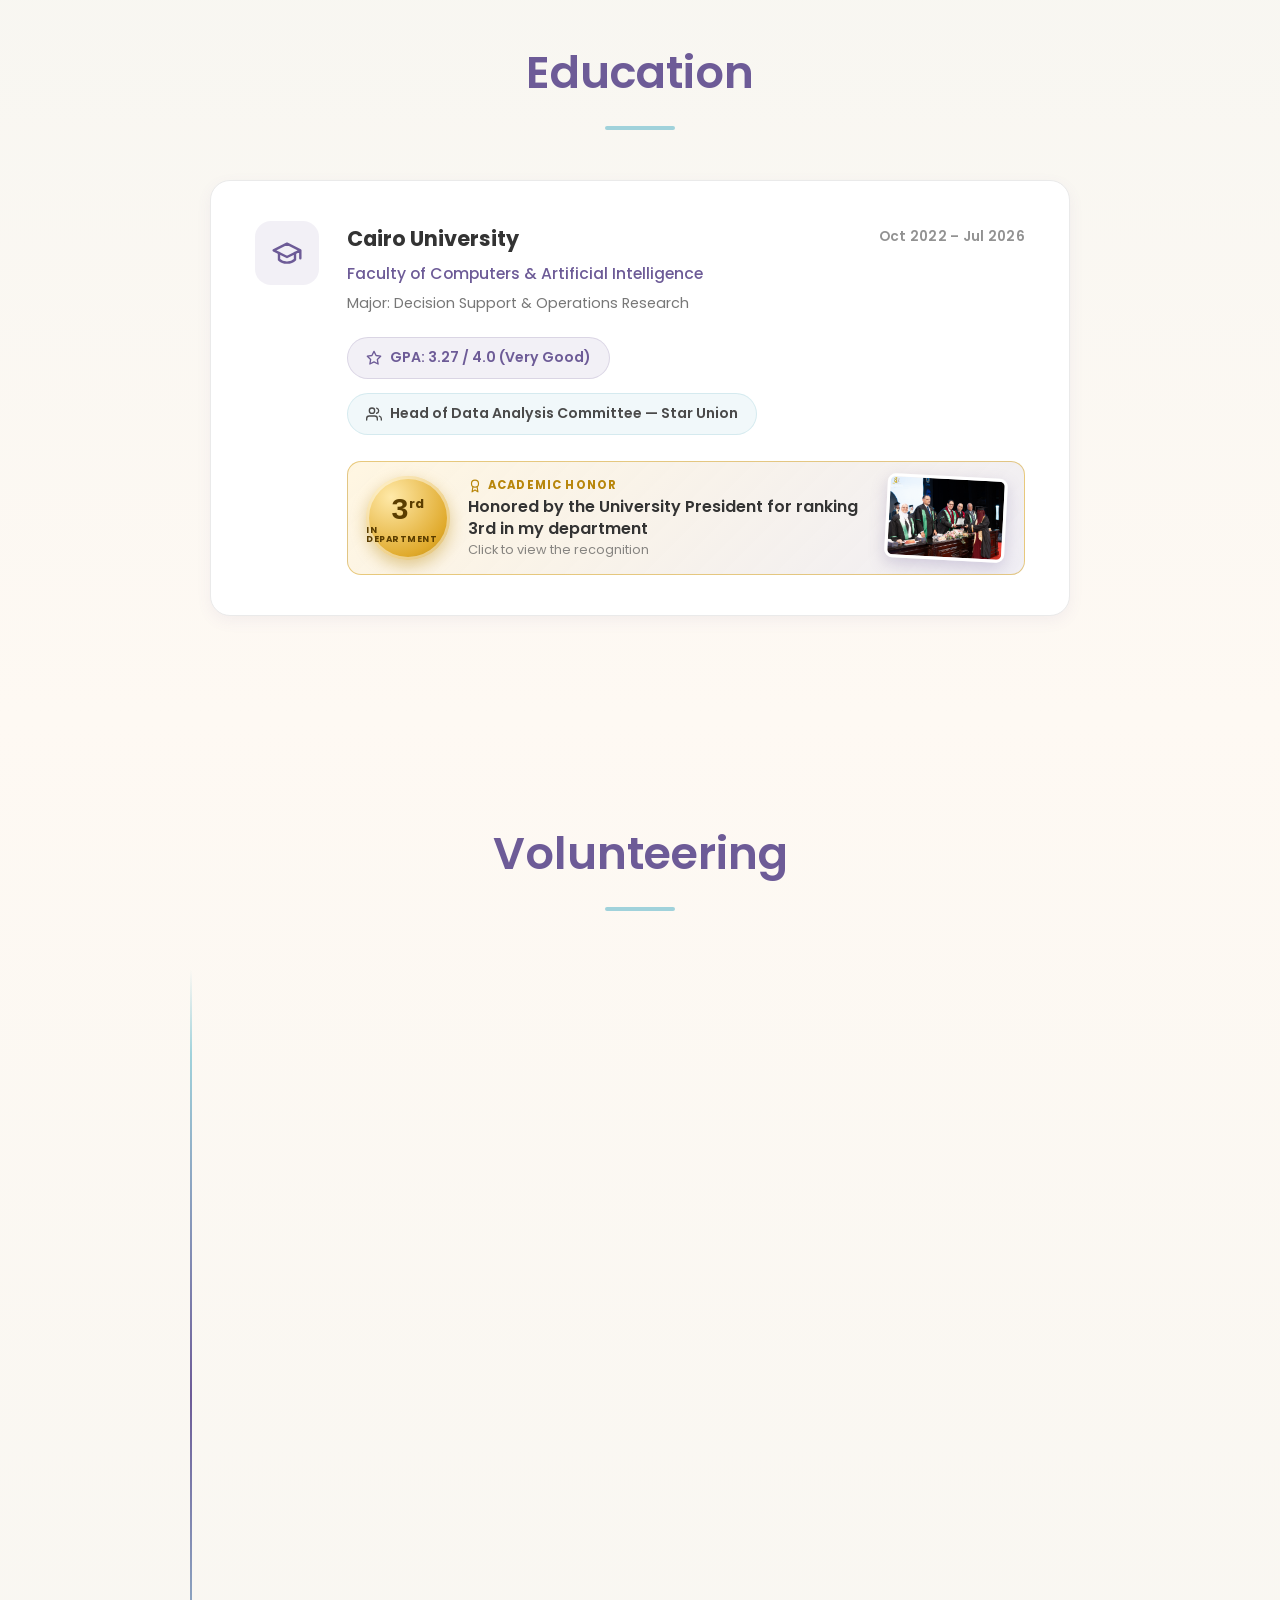
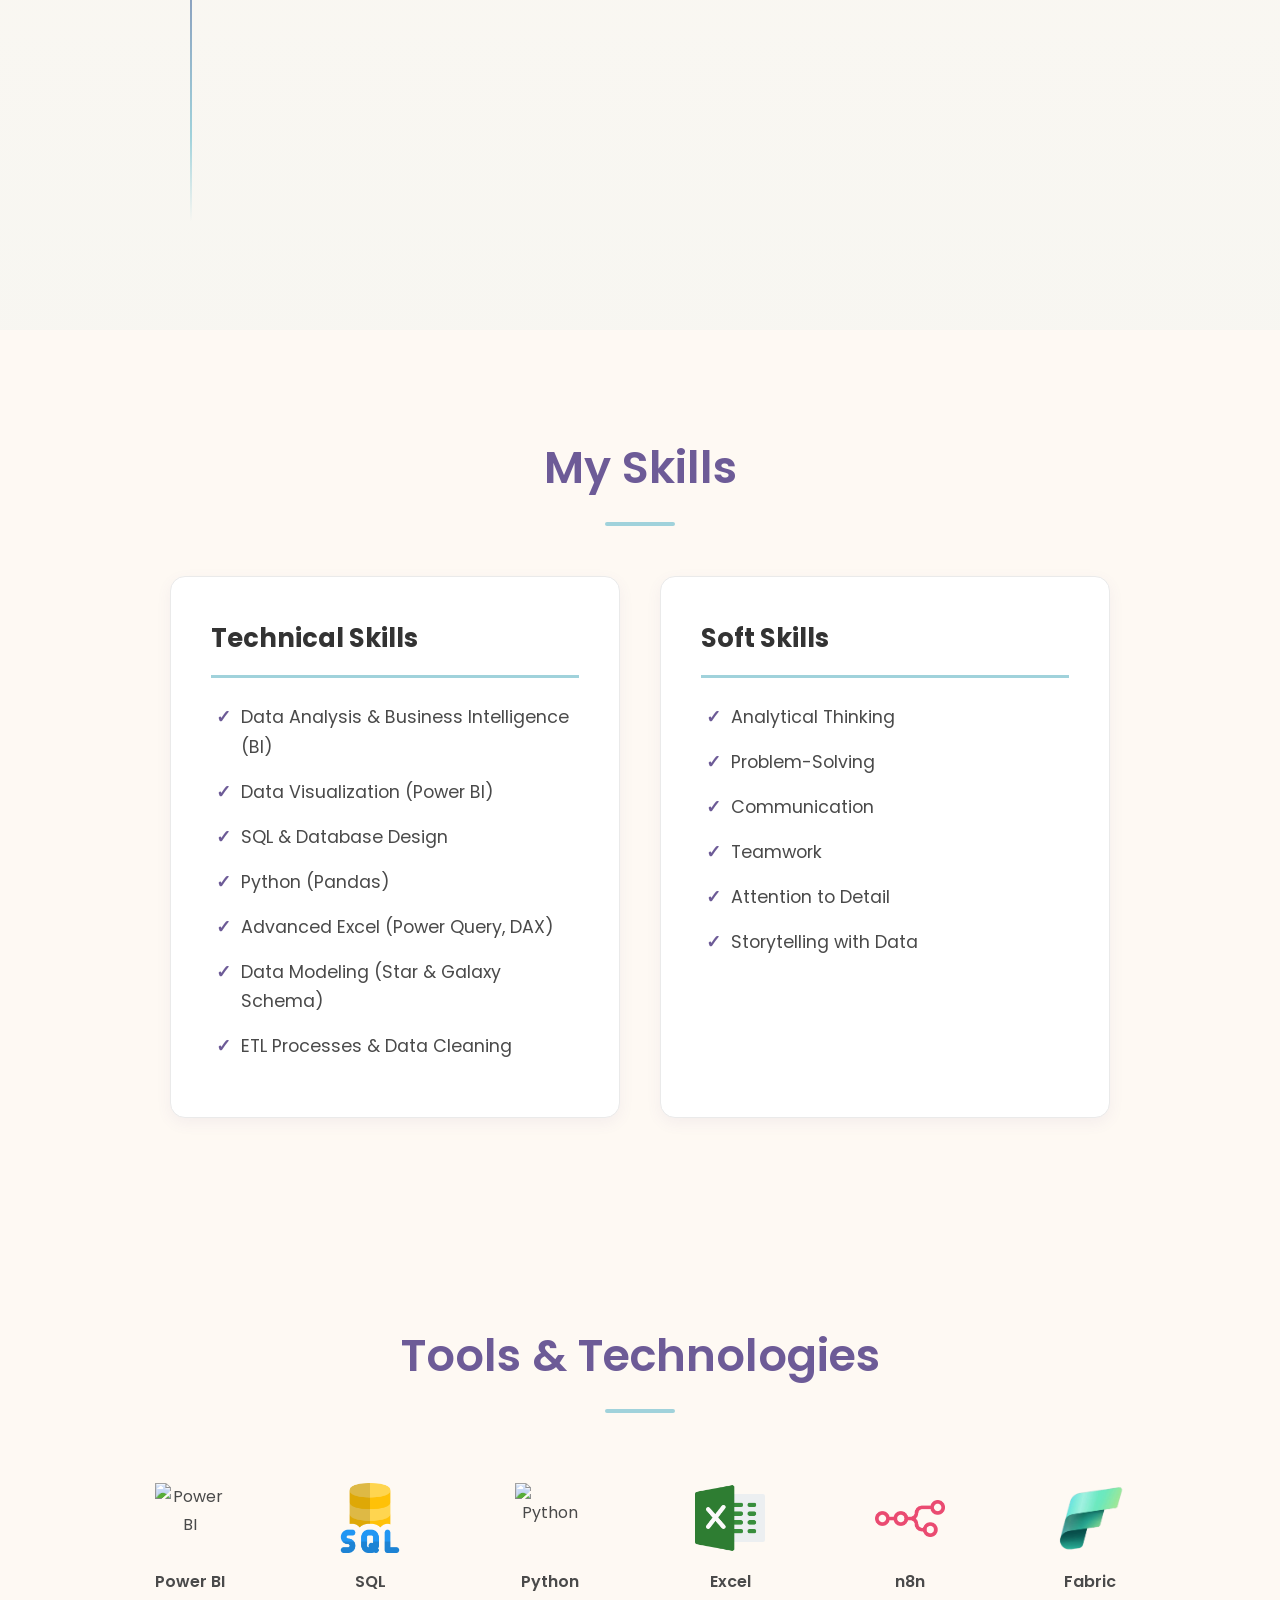
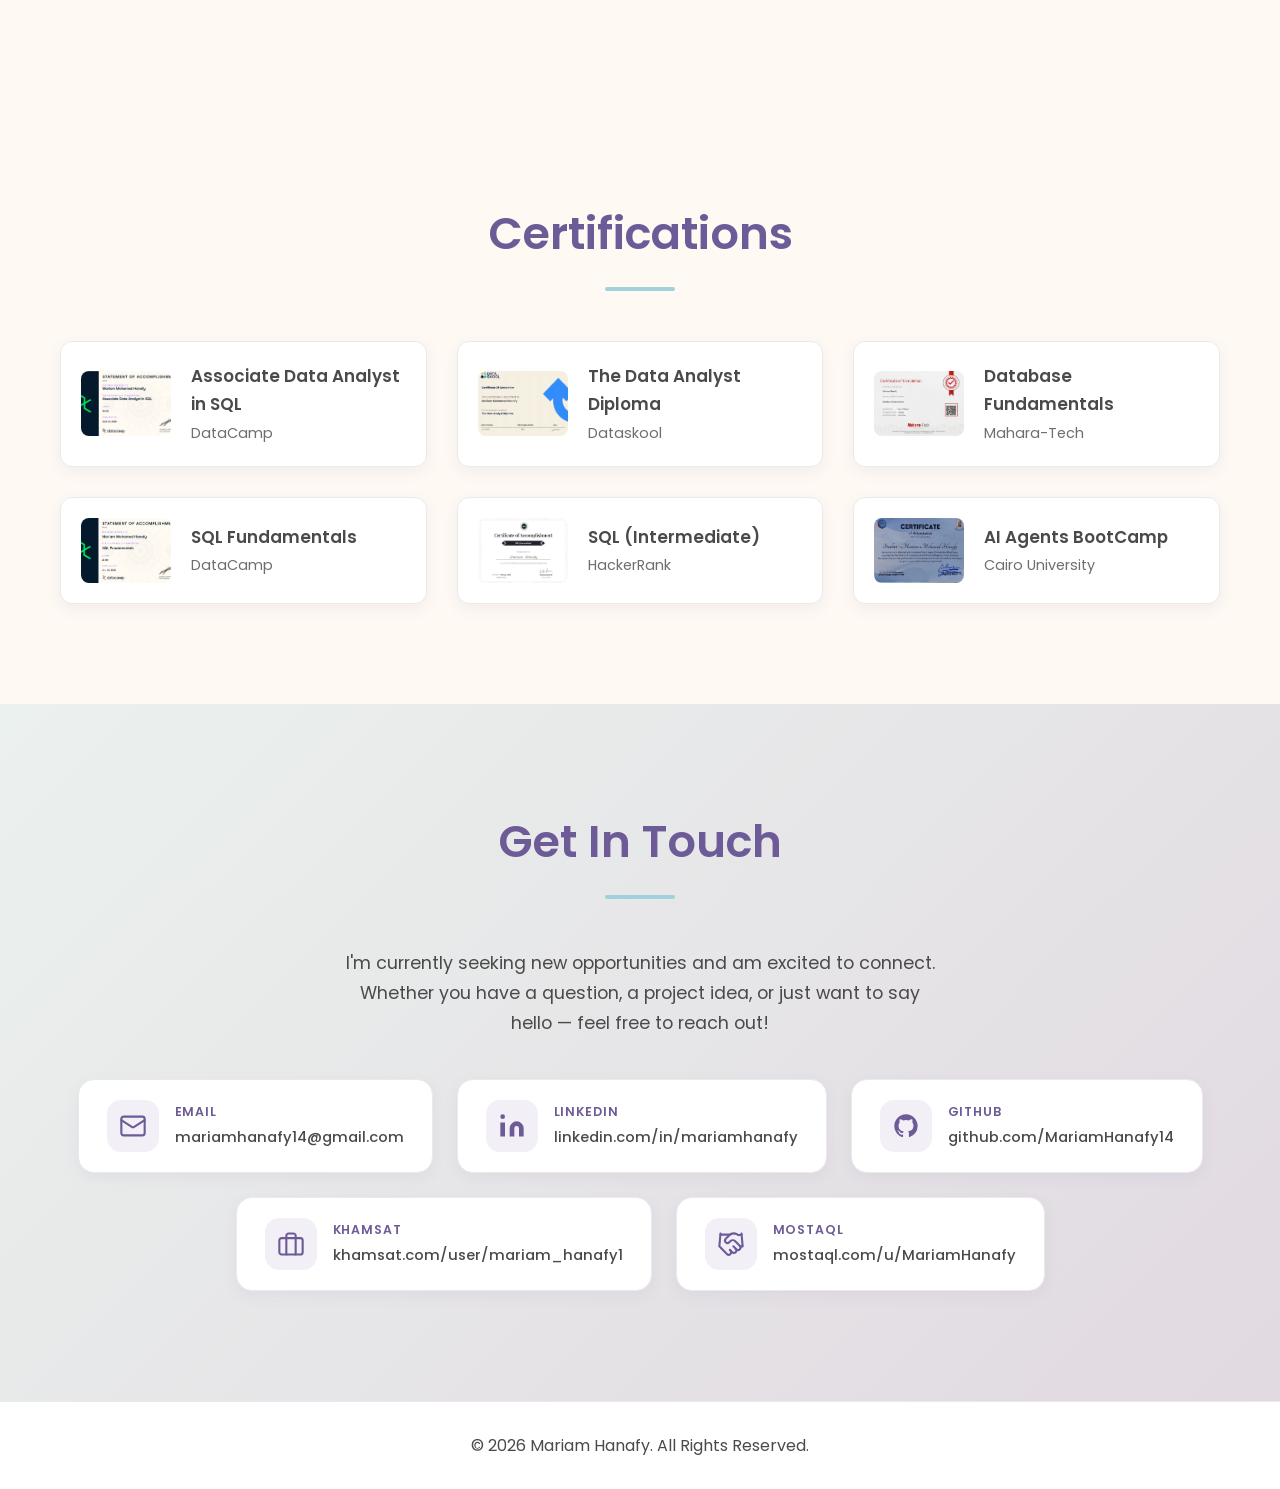
==== commit 136d263d: "update" ====
--- a/index.html
+++ b/index.html
@@ -434,6 +434,24 @@
                                 Head of Data Analysis Committee — Star Union
                             </div>
                         </div>
+
+                        <button type="button" class="award-strip award-honor" data-image="recognition from university president.png" aria-label="View recognition from the University President">
+                            <span class="honor-rank" aria-hidden="true">
+                                <span class="honor-rank-num">3<sup>rd</sup></span>
+                                <span class="honor-rank-label">in Department</span>
+                            </span>
+                            <span class="award-text">
+                                <span class="award-kicker">
+                                    <svg viewBox="0 0 24 24" width="14" height="14" fill="none" stroke="currentColor" stroke-width="2" stroke-linecap="round" stroke-linejoin="round" aria-hidden="true"><circle cx="12" cy="8" r="6"/><path d="M15.477 12.89 17 22l-5-3-5 3 1.523-9.11"/></svg>
+                                    Academic Honor
+                                </span>
+                                <span class="award-title">Honored by the University President for ranking 3rd in my department</span>
+                                <span class="award-hint">Click to view the recognition</span>
+                            </span>
+                            <span class="award-thumb">
+                                <img src="recognition from university president.png" alt="Recognition from the University President" loading="lazy">
+                            </span>
+                        </button>
                     </div>
                 </div>
             </div>
--- a/style.css
+++ b/style.css
@@ -1498,4 +1498,52 @@
     .award-strip { gap: 14px; padding: 12px; }
     .award-thumb { width: 96px; height: 68px; }
     .award-title { font-size: 0.92rem; }
-}+}
+
+/* Academic honor variant (Education section) */
+.award-honor {
+    margin-top: 26px;
+    background: linear-gradient(135deg, rgba(255, 214, 120, 0.22), rgba(109, 91, 151, 0.10));
+    border: 1px solid rgba(214, 165, 40, 0.55);
+    position: relative;
+    overflow: hidden;
+}
+.award-honor::before {
+    content: '';
+    position: absolute;
+    top: 0; left: -60%;
+    width: 40%; height: 100%;
+    background: linear-gradient(115deg, transparent, rgba(255,255,255,0.5), transparent);
+    transform: skewX(-20deg);
+    animation: honorShine 5s ease-in-out infinite;
+    pointer-events: none;
+}
+@keyframes honorShine { 0%, 60% { left: -60%; } 100% { left: 140%; } }
+.award-honor:hover { border-style: solid; border-color: #d6a528; box-shadow: 0 10px 28px rgba(214, 165, 40, 0.25); }
+.award-honor .award-kicker { color: #b8860b; }
+body.dark-mode .award-honor { border-color: rgba(230, 190, 90, 0.5); }
+body.dark-mode .award-honor .award-kicker { color: #e6be5a; }
+.honor-rank {
+    flex-shrink: 0;
+    width: 84px; height: 84px;
+    border-radius: 50%;
+    display: flex; flex-direction: column; align-items: center; justify-content: center;
+    background: radial-gradient(circle at 30% 25%, #ffe9a8, #e0aa2c 70%, #b8860b);
+    color: #5a3d00;
+    box-shadow: 0 6px 16px rgba(184, 134, 11, 0.4), inset 0 0 0 3px rgba(255,255,255,0.45);
+    line-height: 1;
+}
+.honor-rank-num { font-size: 1.9rem; font-weight: 800; }
+.honor-rank-num sup { font-size: 0.8rem; font-weight: 700; margin-left: 1px; }
+.honor-rank-label { font-size: 0.55rem; font-weight: 700; text-transform: uppercase; letter-spacing: 0.06em; margin-top: 3px; }
+.award-honor .award-text { flex: 1; }
+.award-honor .award-thumb { transform: rotate(3deg); }
+.award-honor:hover .award-thumb { transform: rotate(0deg) scale(1.05); }
+
+@media (max-width: 600px) {
+    .award-honor { flex-wrap: wrap; justify-content: center; text-align: center; }
+    .award-honor .award-text { align-items: center; flex-basis: 100%; order: 2; }
+    .award-honor .award-thumb { order: 3; width: 150px; height: 106px; }
+    .honor-rank { order: 1; }
+}
+@media (prefers-reduced-motion: reduce) { .award-honor::before { animation: none; } }
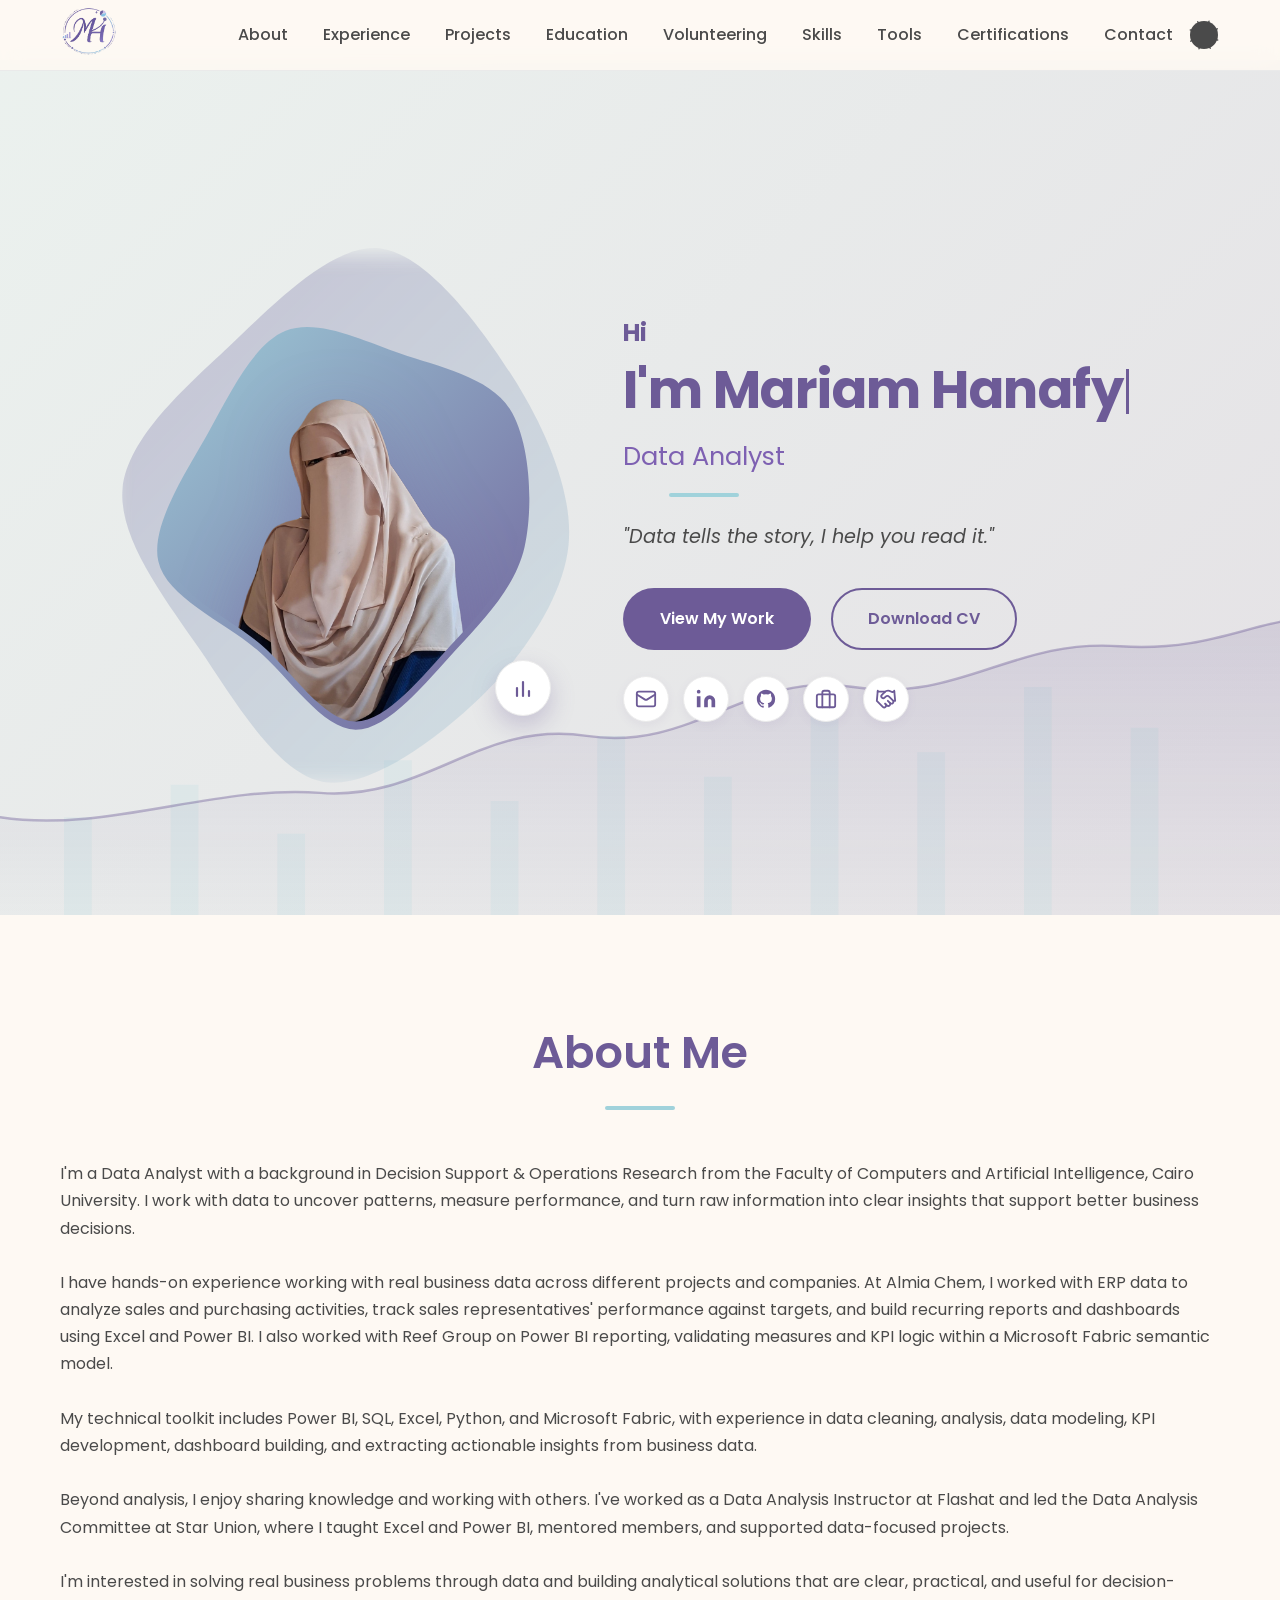
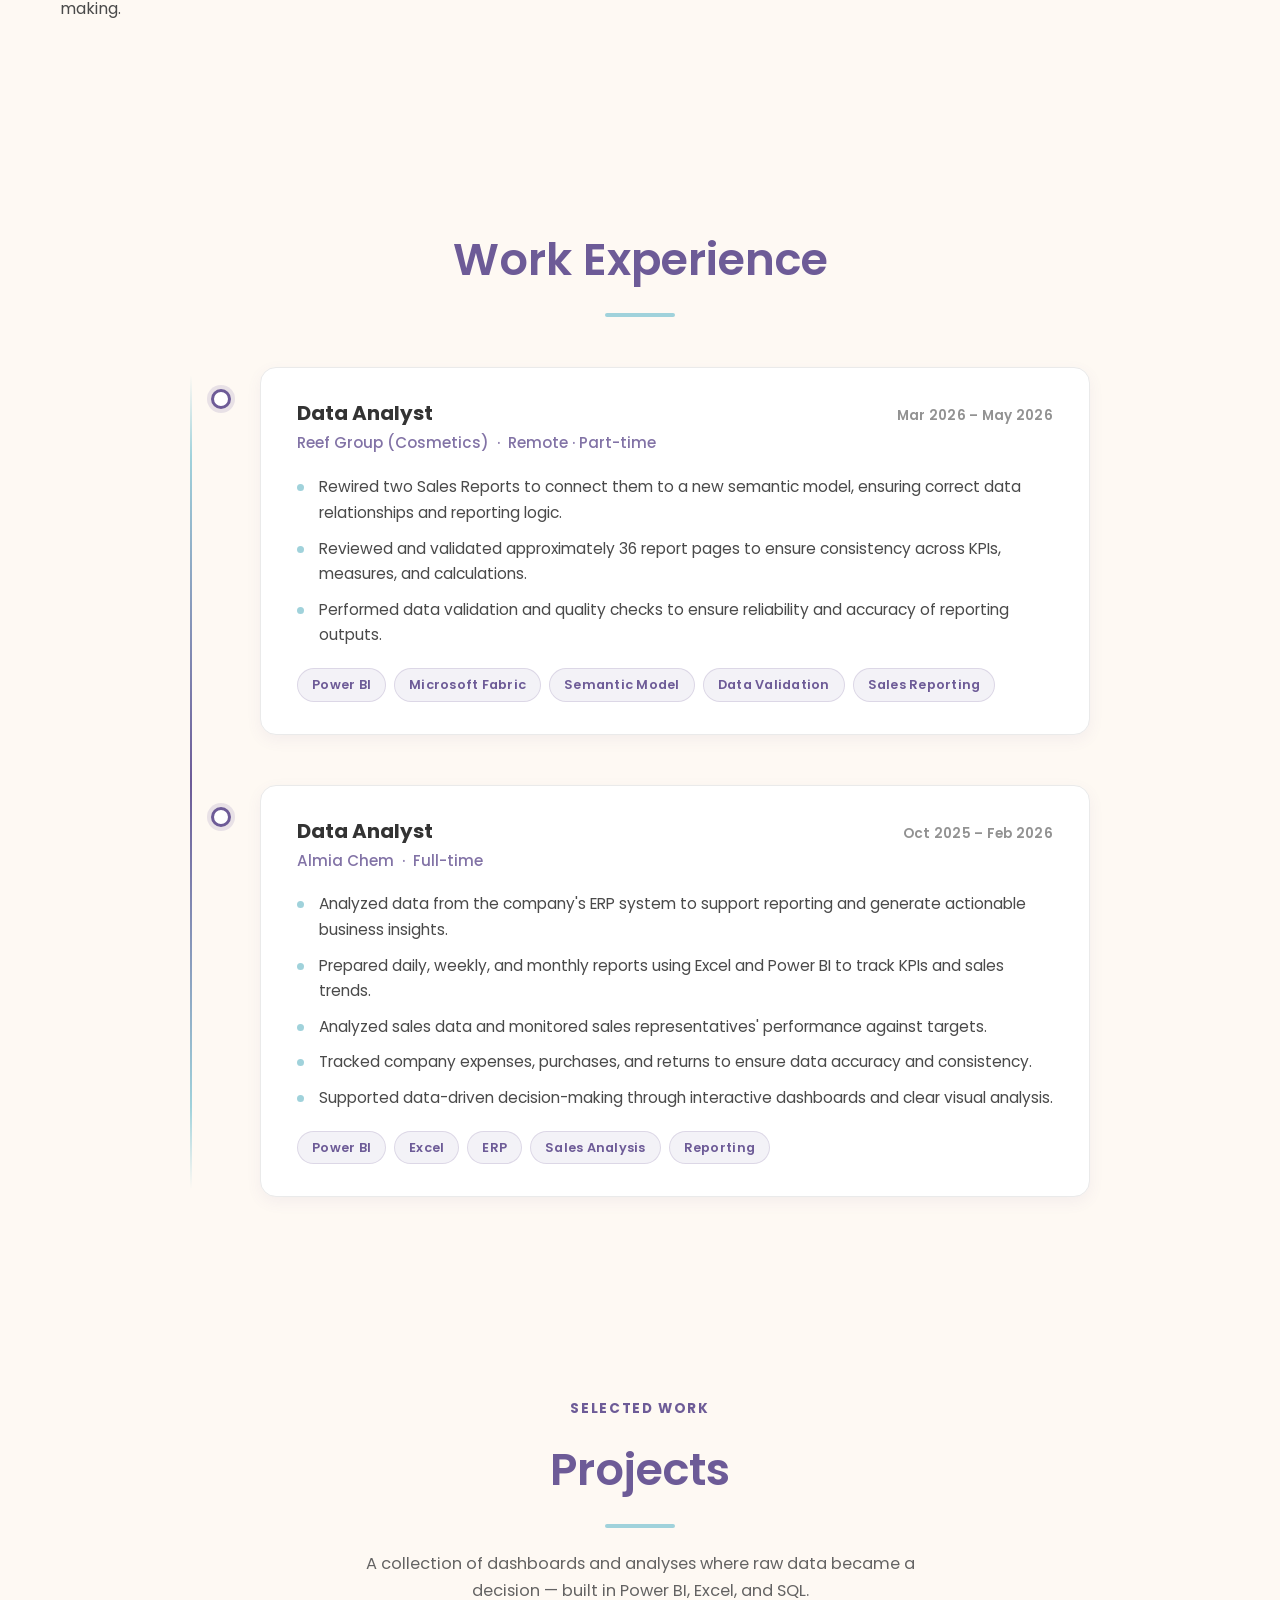
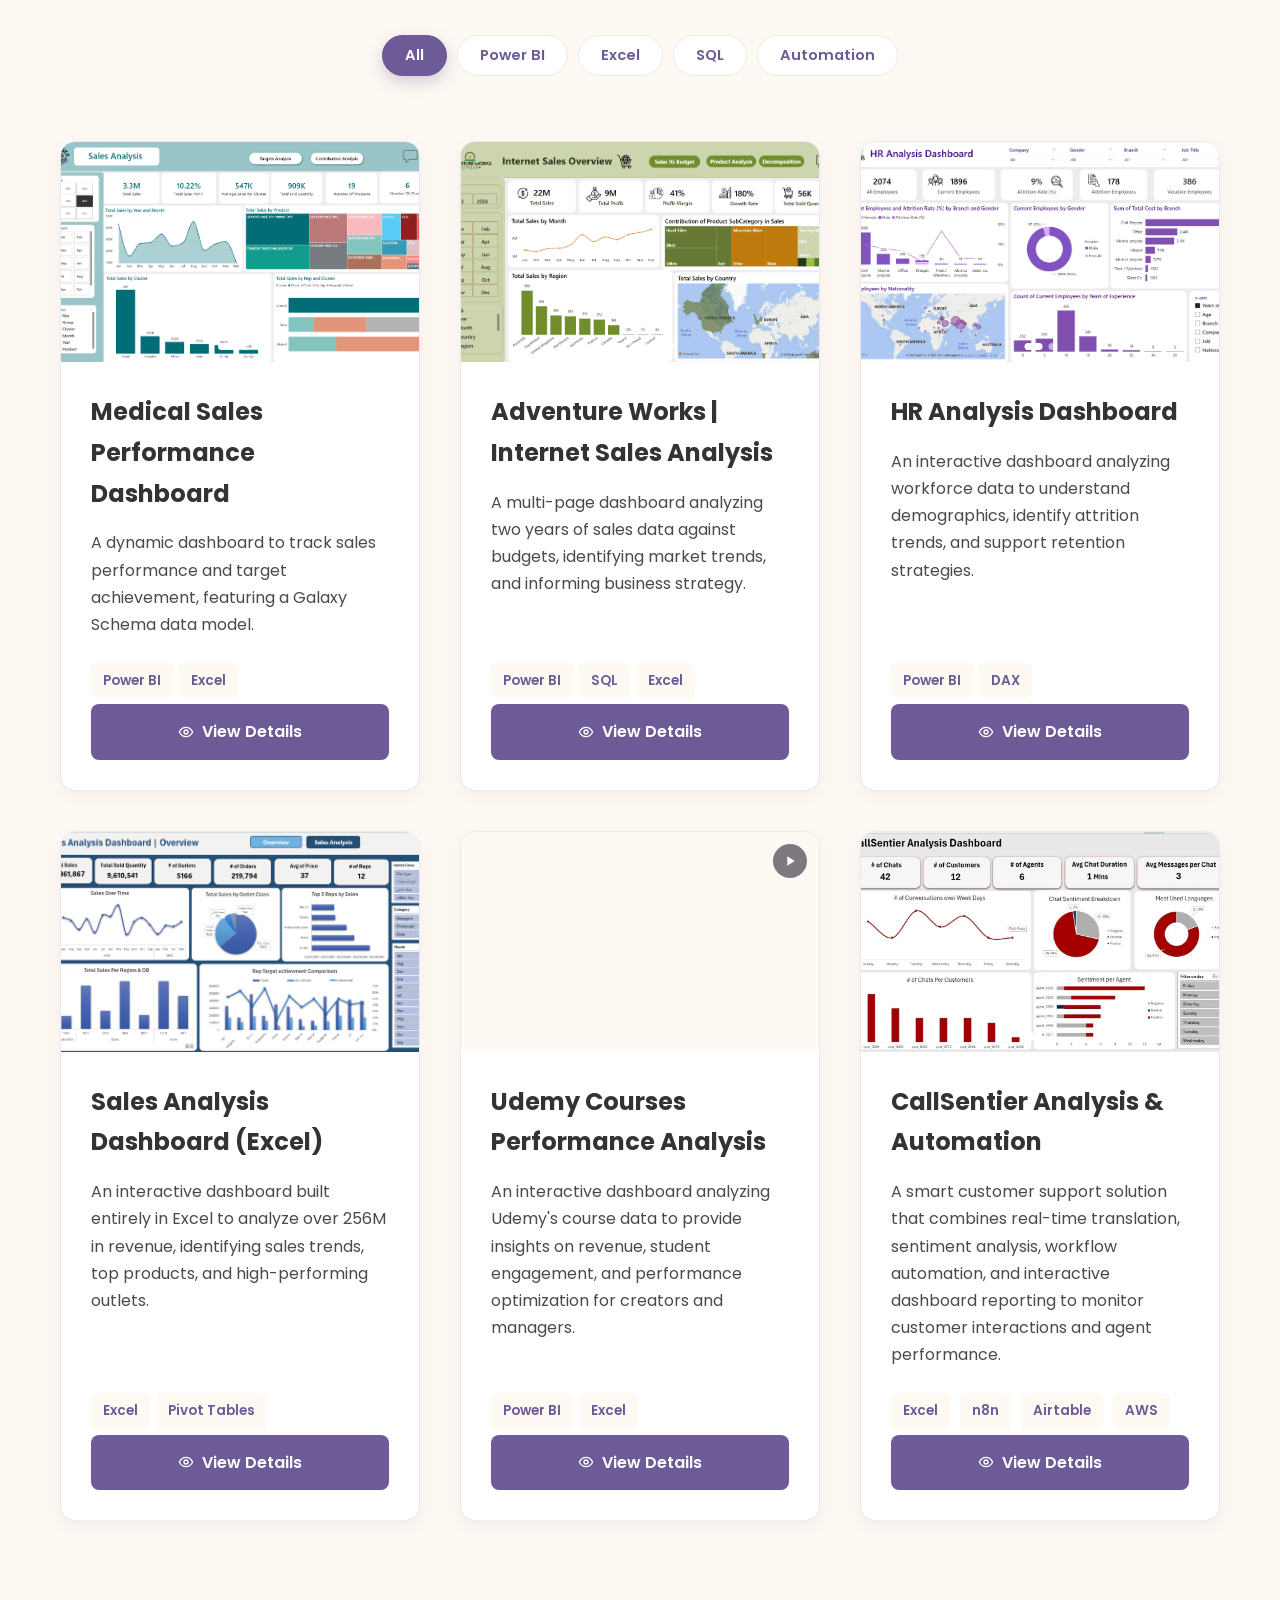
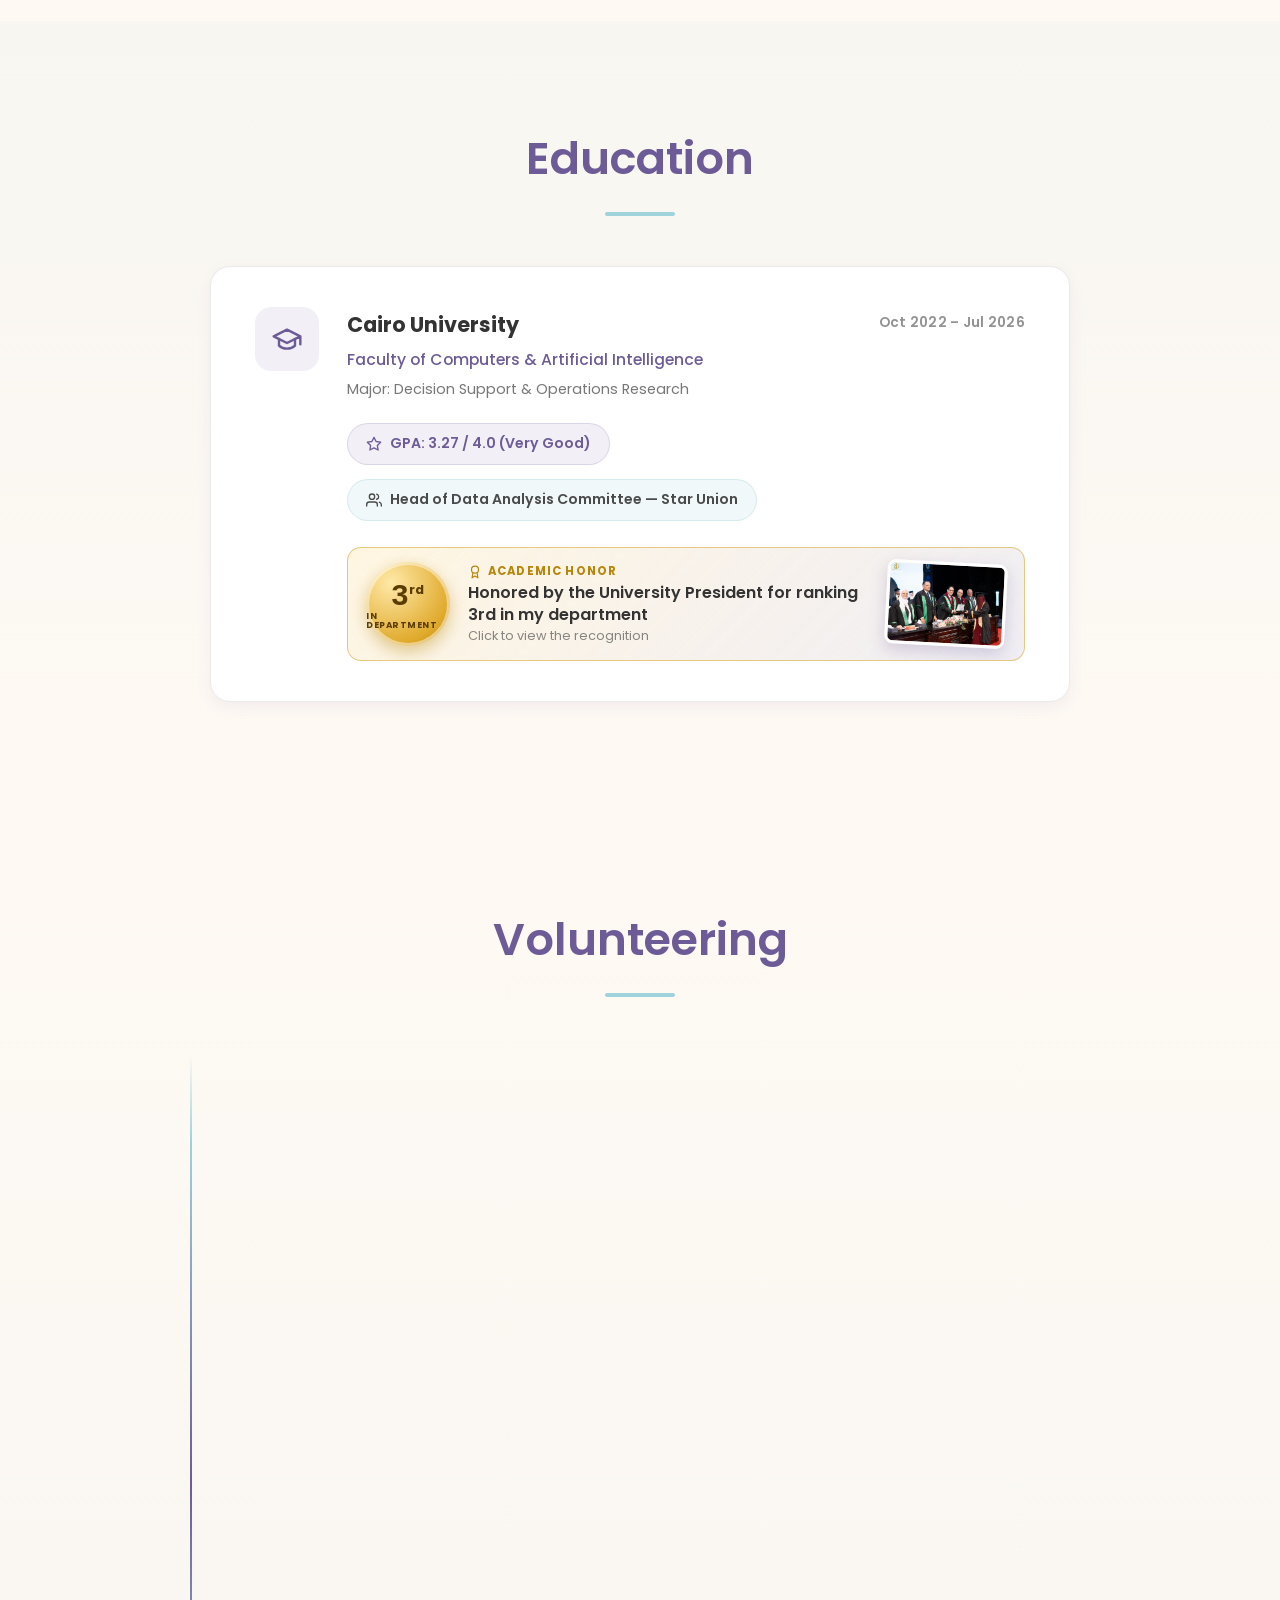
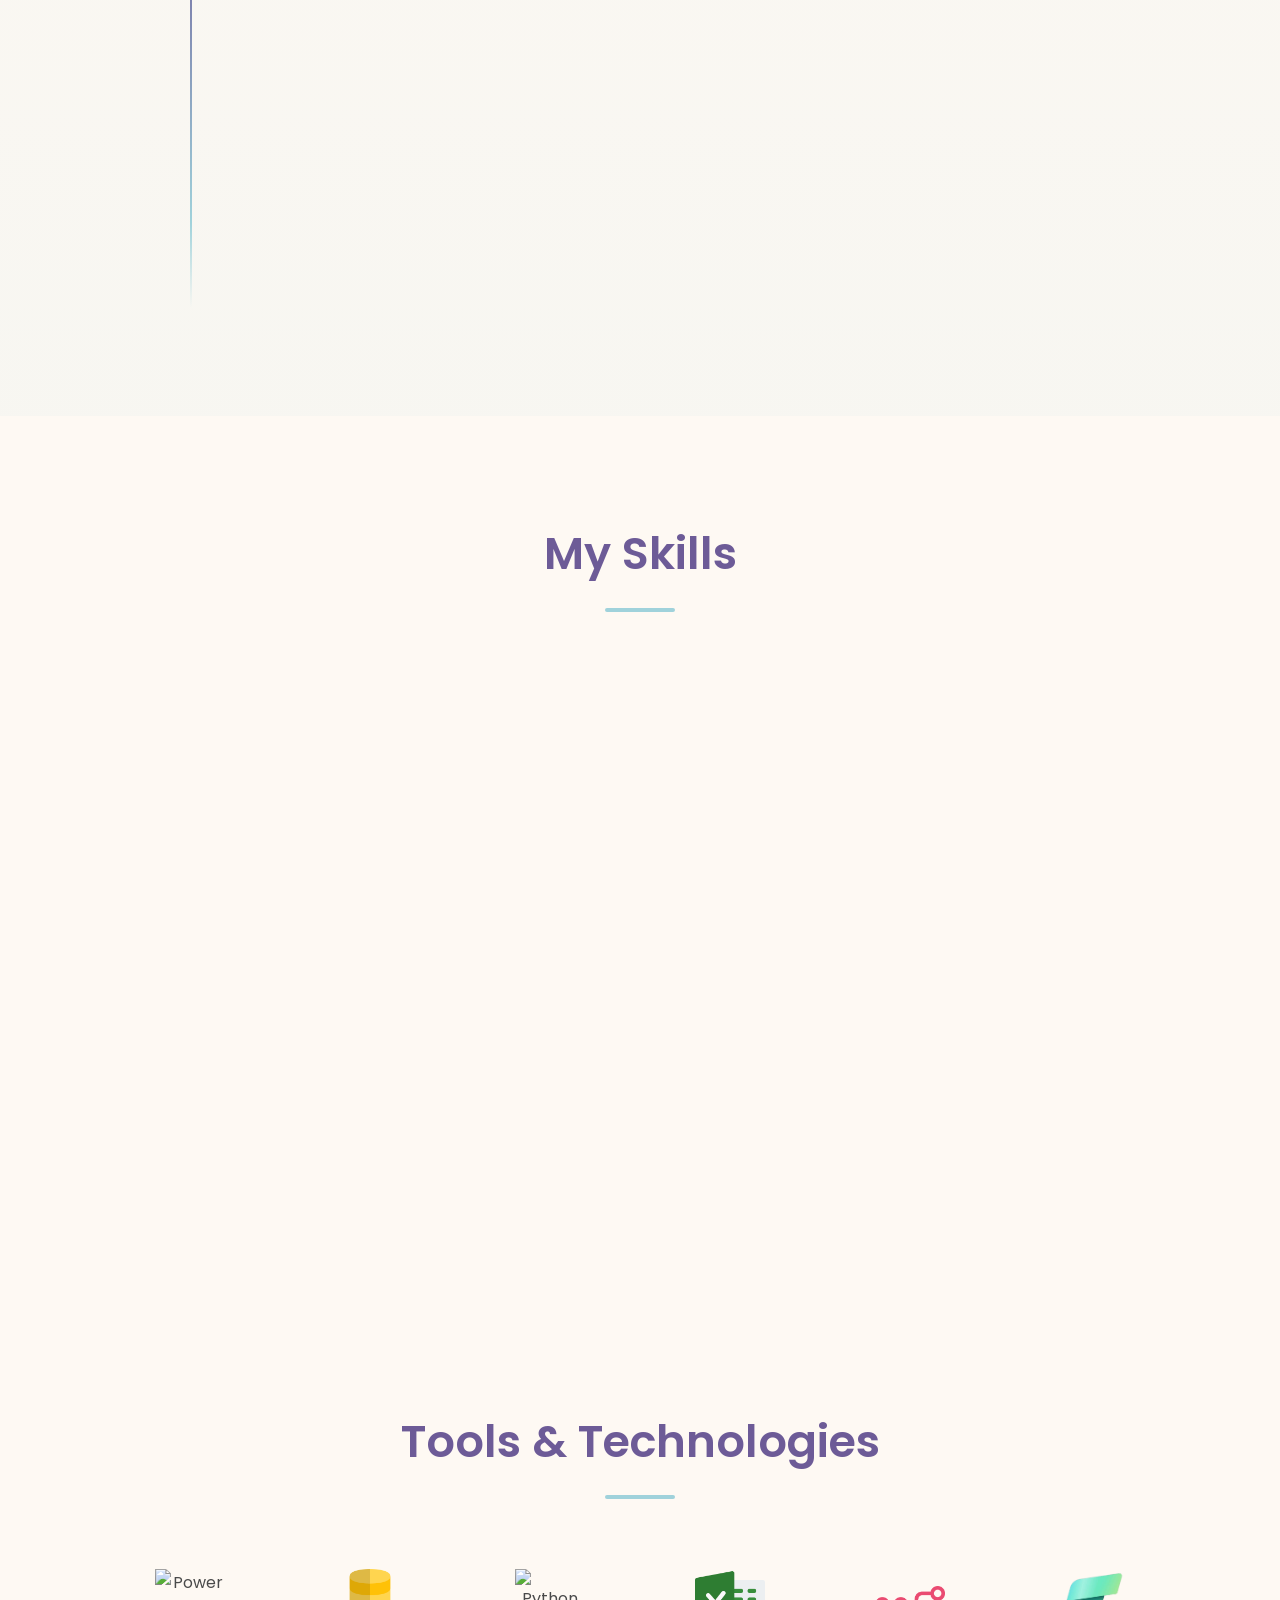
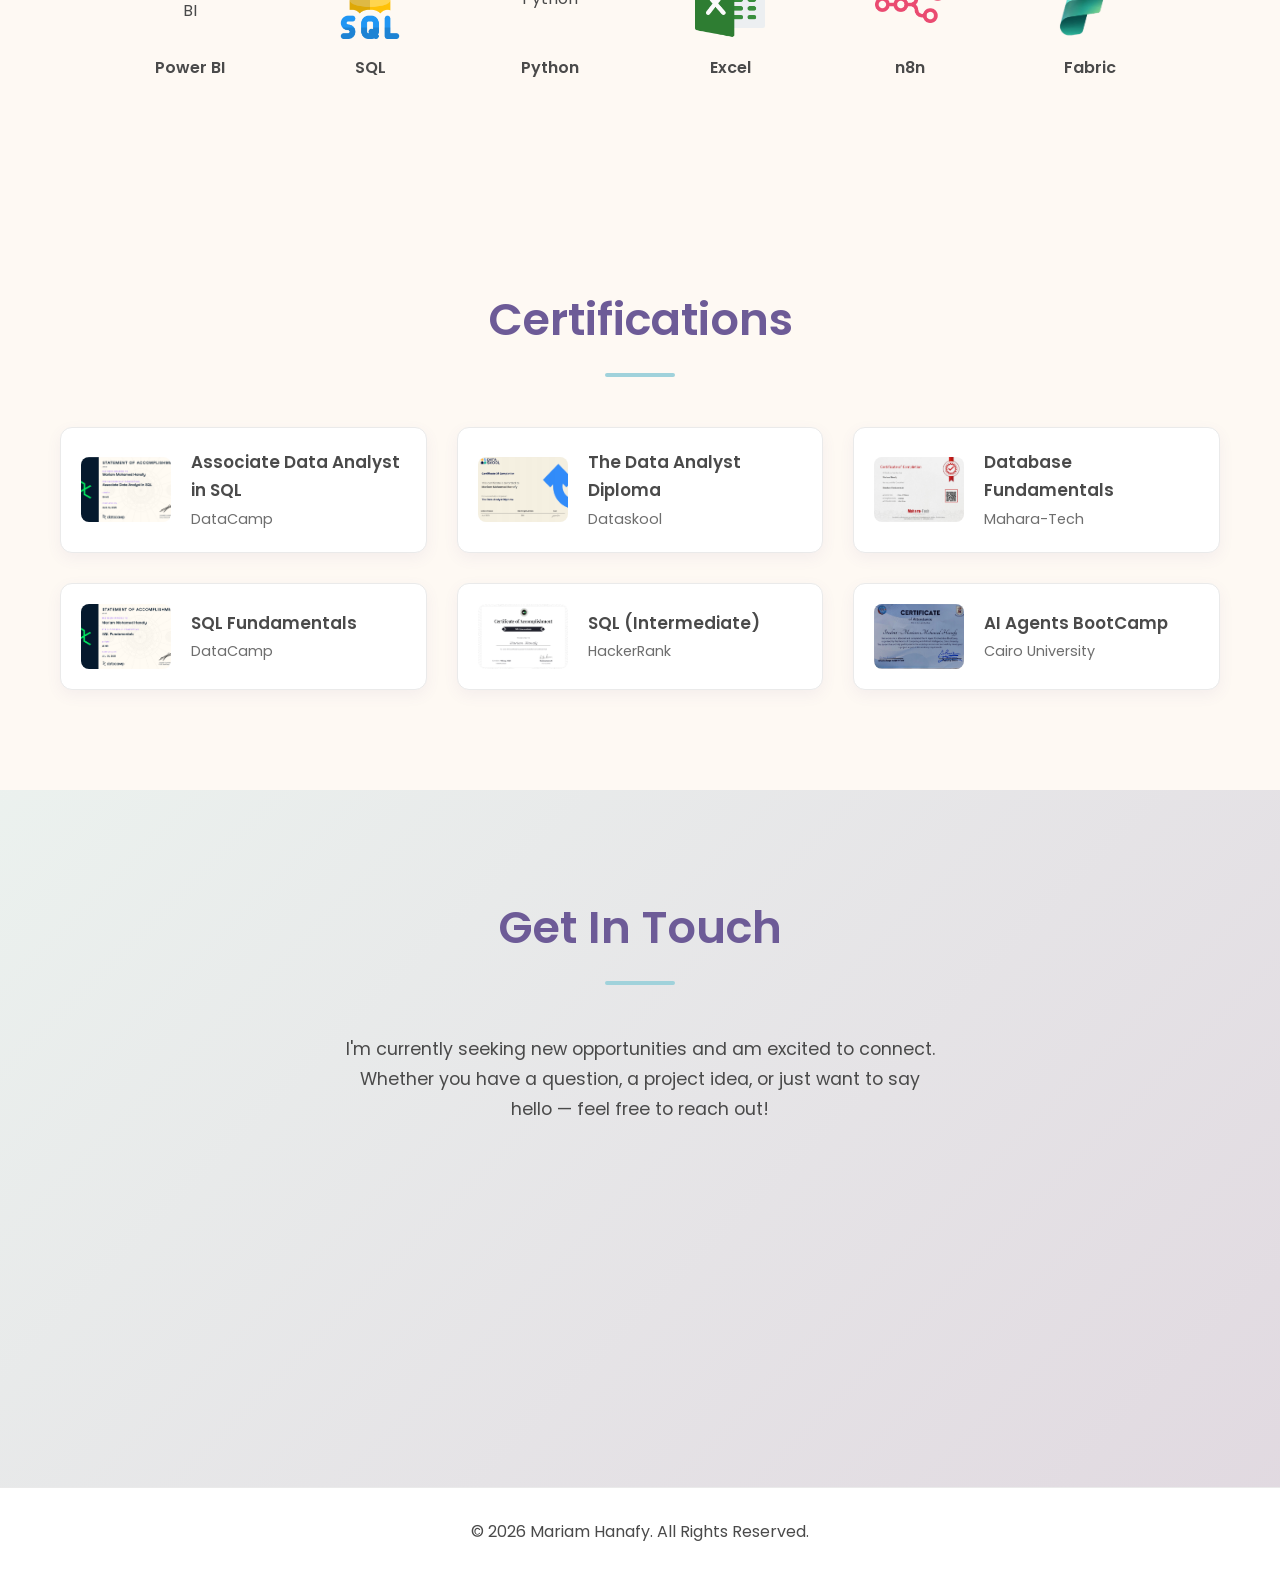
==== commit 7db06d48: "Filtering" ====
--- a/index.html
+++ b/index.html
@@ -241,10 +241,18 @@
                 <span class="section-eyebrow">Selected Work</span>
                 <h2>Projects</h2>
                 <p class="section-intro">A collection of dashboards and analyses where raw data became a decision — built in Power BI, Excel, and SQL.</p>
+                <div class="project-filters" id="projectFilters" role="group" aria-label="Filter projects by tool">
+                    <button type="button" class="filter-btn active" data-filter="all">All</button>
+                    <button type="button" class="filter-btn" data-filter="power bi">Power BI</button>
+                    <button type="button" class="filter-btn" data-filter="excel">Excel</button>
+                    <button type="button" class="filter-btn" data-filter="sql">SQL</button>
+                    <button type="button" class="filter-btn" data-filter="n8n">Automation</button>
+                </div>
+                <p class="filter-count" id="filterCount" aria-live="polite"></p>
                 <div class="projects-grid">
 
                     <!-- Medical Sales Performance Dashboard -->
-                    <div class="project-card">
+                    <div class="project-card" data-filters="power bi">
                         <div class="card-carousel">
                             <div class="card-carousel-track">
                                 <img src="Medical Sales Project/Medical_Sales_1.png" alt="Medical Sales Dashboard - Sales Analysis page">
@@ -271,7 +279,7 @@
                     </div>
 
                     <!-- Adventure Works -->
-                    <div class="project-card">
+                    <div class="project-card" data-filters="power bi sql">
                         <div class="card-carousel">
                             <div class="card-carousel-track">
                                 <img src="Adventure works project/Adventure_works_1.png" alt="Adventure Works Dashboard page 1">
@@ -302,7 +310,7 @@
                     </div>
 
                     <!-- HR Analysis -->
-                    <div class="project-card">
+                    <div class="project-card" data-filters="power bi">
                         <div class="card-carousel">
                             <div class="card-carousel-track">
                                 <img src="HR project/HR_1.png" alt="HR Analysis Dashboard - Overview page">
@@ -327,7 +335,7 @@
                     </div>
 
                     <!-- Sales Analysis Dashboard (Excel) -->
-                    <div class="project-card">
+                    <div class="project-card" data-filters="excel">
                         <div class="card-carousel">
                             <div class="card-carousel-track">
                                 <img src="Sales project/Sales_excel_1.png" alt="Sales Analysis Dashboard - page 1">
@@ -352,7 +360,7 @@
                     </div>
 
                     <!-- Udemy -->
-                    <div class="project-card">
+                    <div class="project-card" data-filters="power bi">
                         <div class="card-carousel">
                             <div class="card-carousel-track">
                                 <video src="UDEMY courses project/Udemy courses Dashboard video.mp4" muted loop playsinline preload="metadata"></video>
@@ -373,7 +381,7 @@
                     </div>
 
                     <!-- CallSentier -->
-                    <div class="project-card">
+                    <div class="project-card" data-filters="excel n8n">
                         <div class="card-carousel">
                             <div class="card-carousel-track">
                                 <img src="Call Sentier project/Call_Sentier_1.png" alt="CallSentier Dashboard">
--- a/style.css
+++ b/style.css
@@ -1546,4 +1546,55 @@
     .award-honor .award-thumb { order: 3; width: 150px; height: 106px; }
     .honor-rank { order: 1; }
 }
-@media (prefers-reduced-motion: reduce) { .award-honor::before { animation: none; } }+@media (prefers-reduced-motion: reduce) { .award-honor::before { animation: none; } }
+
+/* =================================================================== */
+/*                     Project Filter Buttons                          */
+/* =================================================================== */
+.project-filters {
+    display: flex;
+    justify-content: center;
+    flex-wrap: wrap;
+    gap: 10px;
+    margin: -20px auto 14px;
+}
+.filter-btn {
+    font-family: inherit;
+    font-size: 0.92rem;
+    font-weight: 600;
+    padding: 9px 22px;
+    border-radius: 30px;
+    cursor: pointer;
+    color: var(--primary-color);
+    background: var(--card-bg);
+    border: 1.5px solid var(--border-color);
+    transition: all 0.3s ease;
+}
+.filter-btn:hover { border-color: var(--primary-color); transform: translateY(-2px); }
+.filter-btn.active {
+    background: var(--primary-color);
+    color: #fff;
+    border-color: var(--primary-color);
+    box-shadow: 0 6px 16px rgba(109, 91, 151, 0.28);
+}
+body.dark-mode .filter-btn.active { color: #161222; }
+.filter-count {
+    text-align: center;
+    font-size: 0.85rem;
+    opacity: 0.65;
+    margin-bottom: 32px;
+    min-height: 1.4em;
+}
+.project-card.filter-out { opacity: 0 !important; transform: scale(0.94) !important; transition: opacity 0.25s ease, transform 0.25s ease; }
+.project-card.filter-gone { display: none !important; }
+.project-card.filter-in { animation: filterCardIn 0.45s cubic-bezier(0.25, 0.8, 0.25, 1); }
+@keyframes filterCardIn {
+    from { opacity: 0; transform: translateY(24px) scale(0.96); }
+    to { opacity: 1; transform: none; }
+}
+@media (max-width: 600px) {
+    .filter-btn { padding: 8px 16px; font-size: 0.85rem; }
+}
+@media (prefers-reduced-motion: reduce) {
+    .project-card.filter-in { animation: none; }
+}
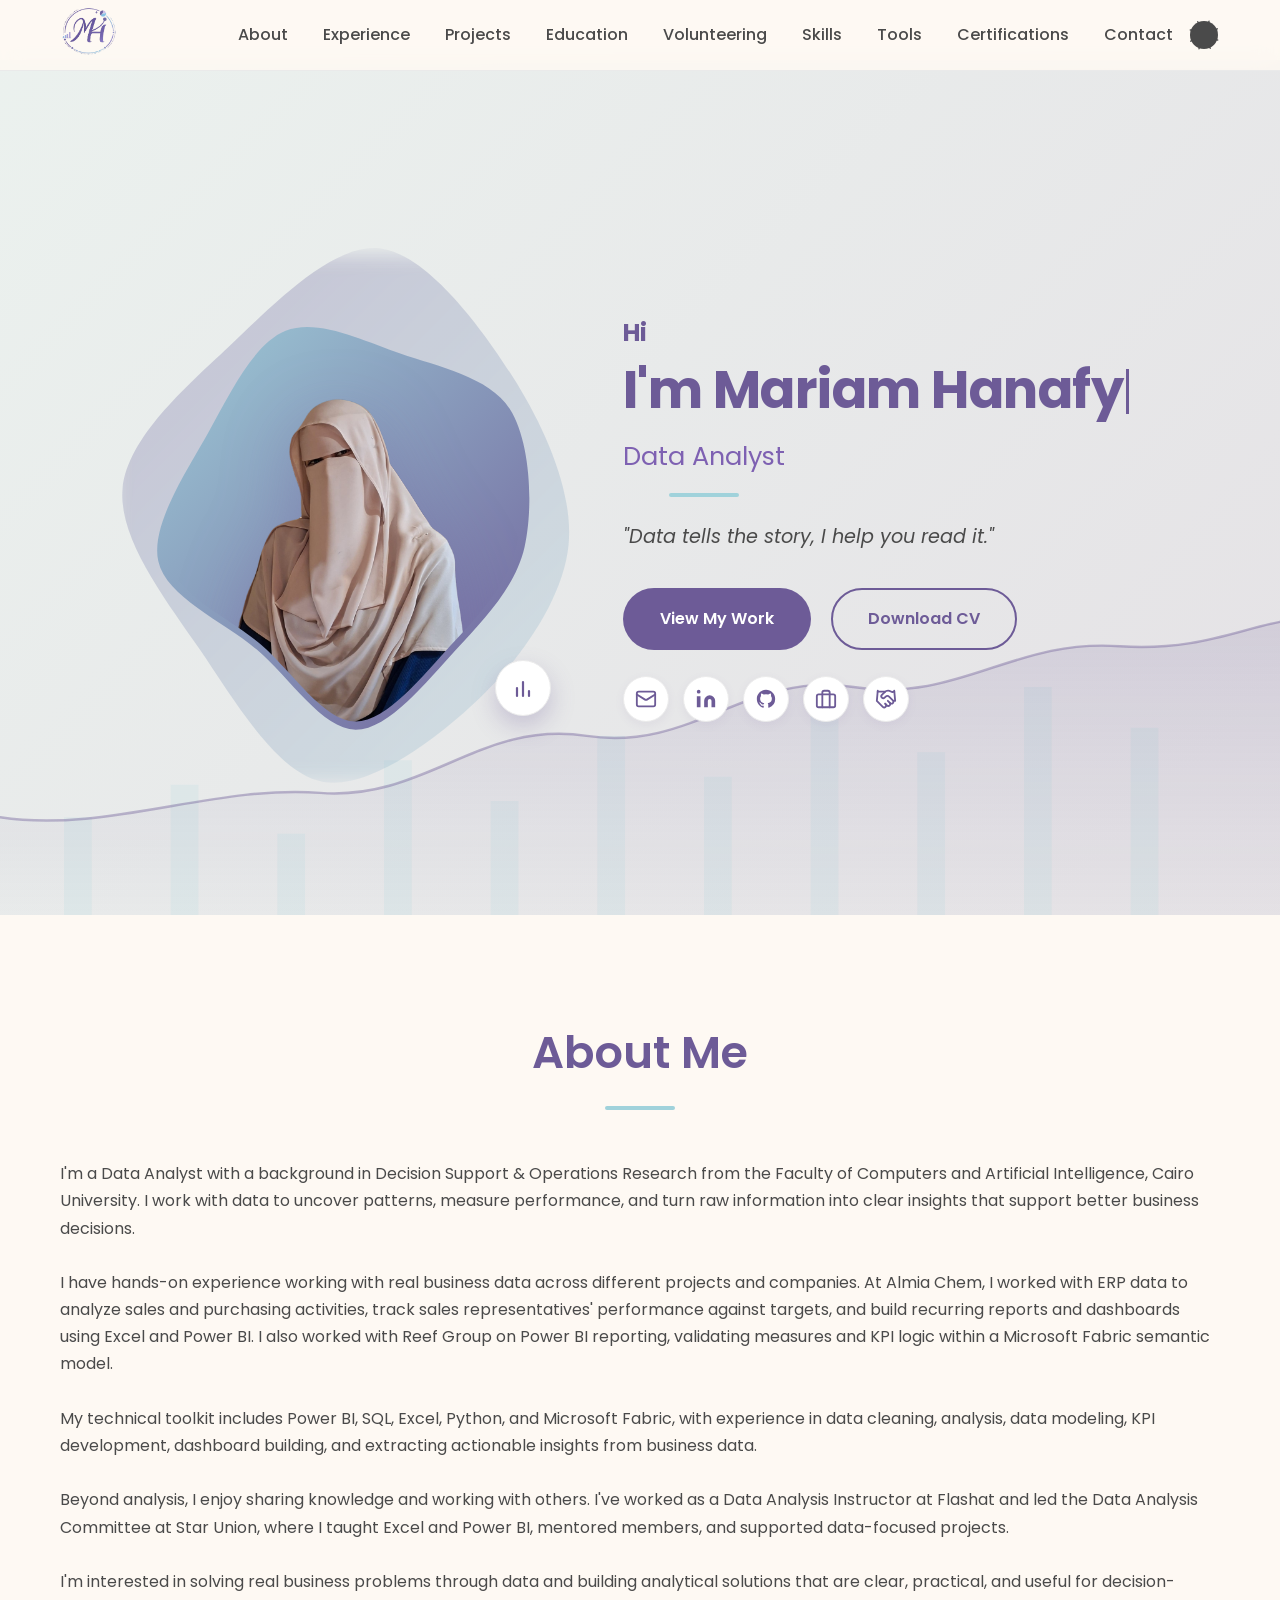
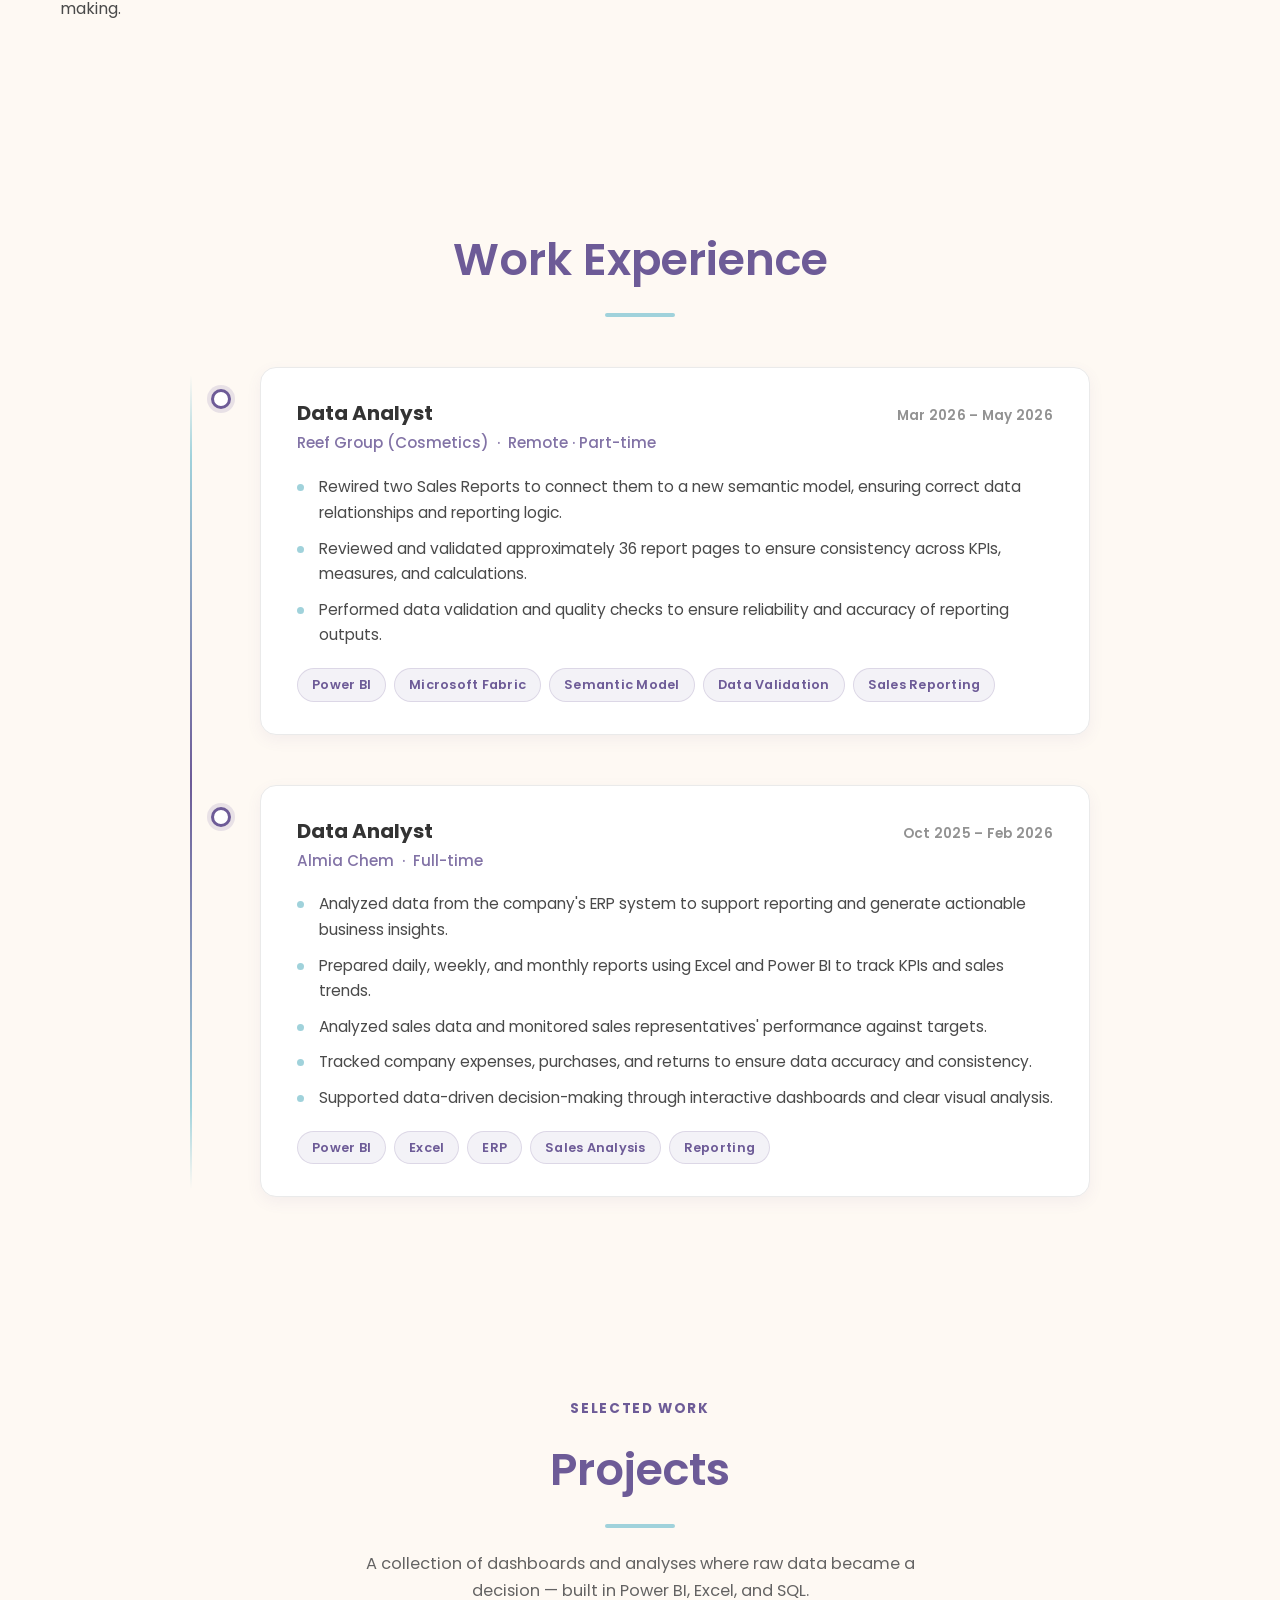
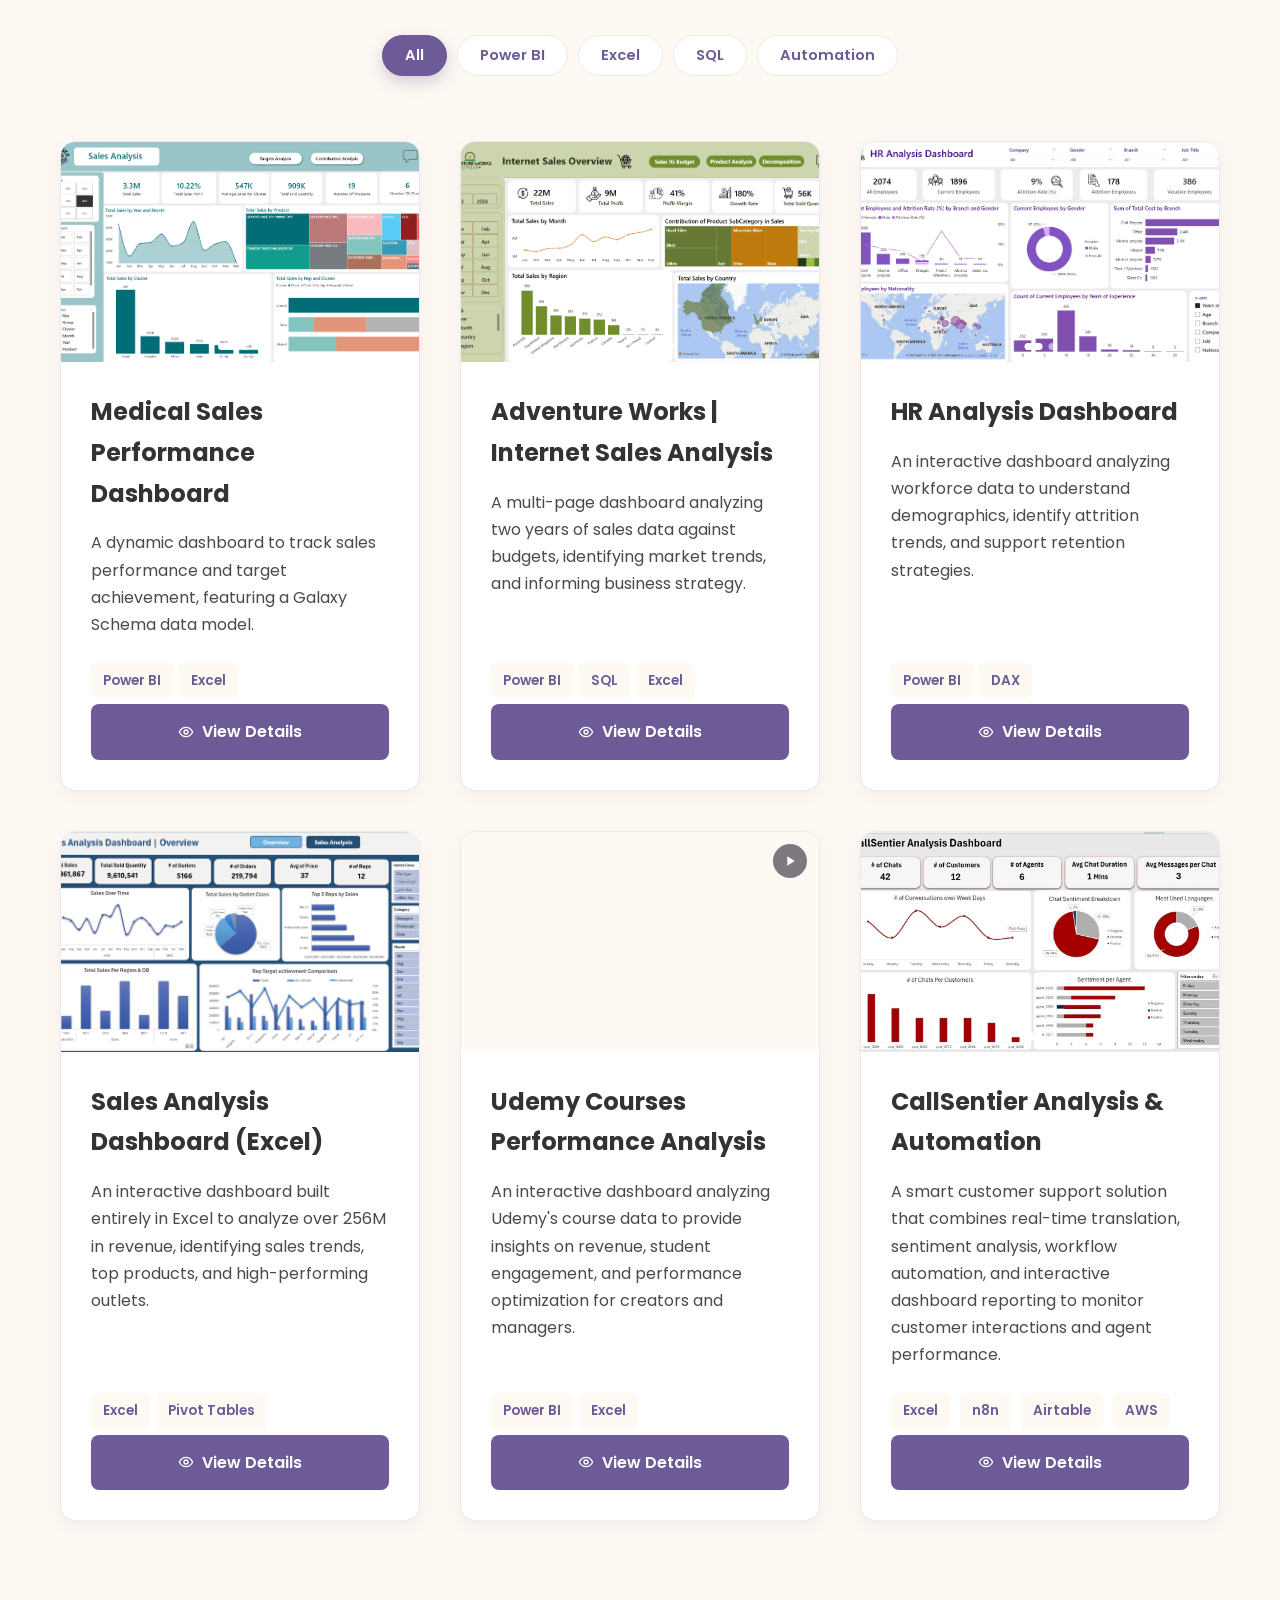
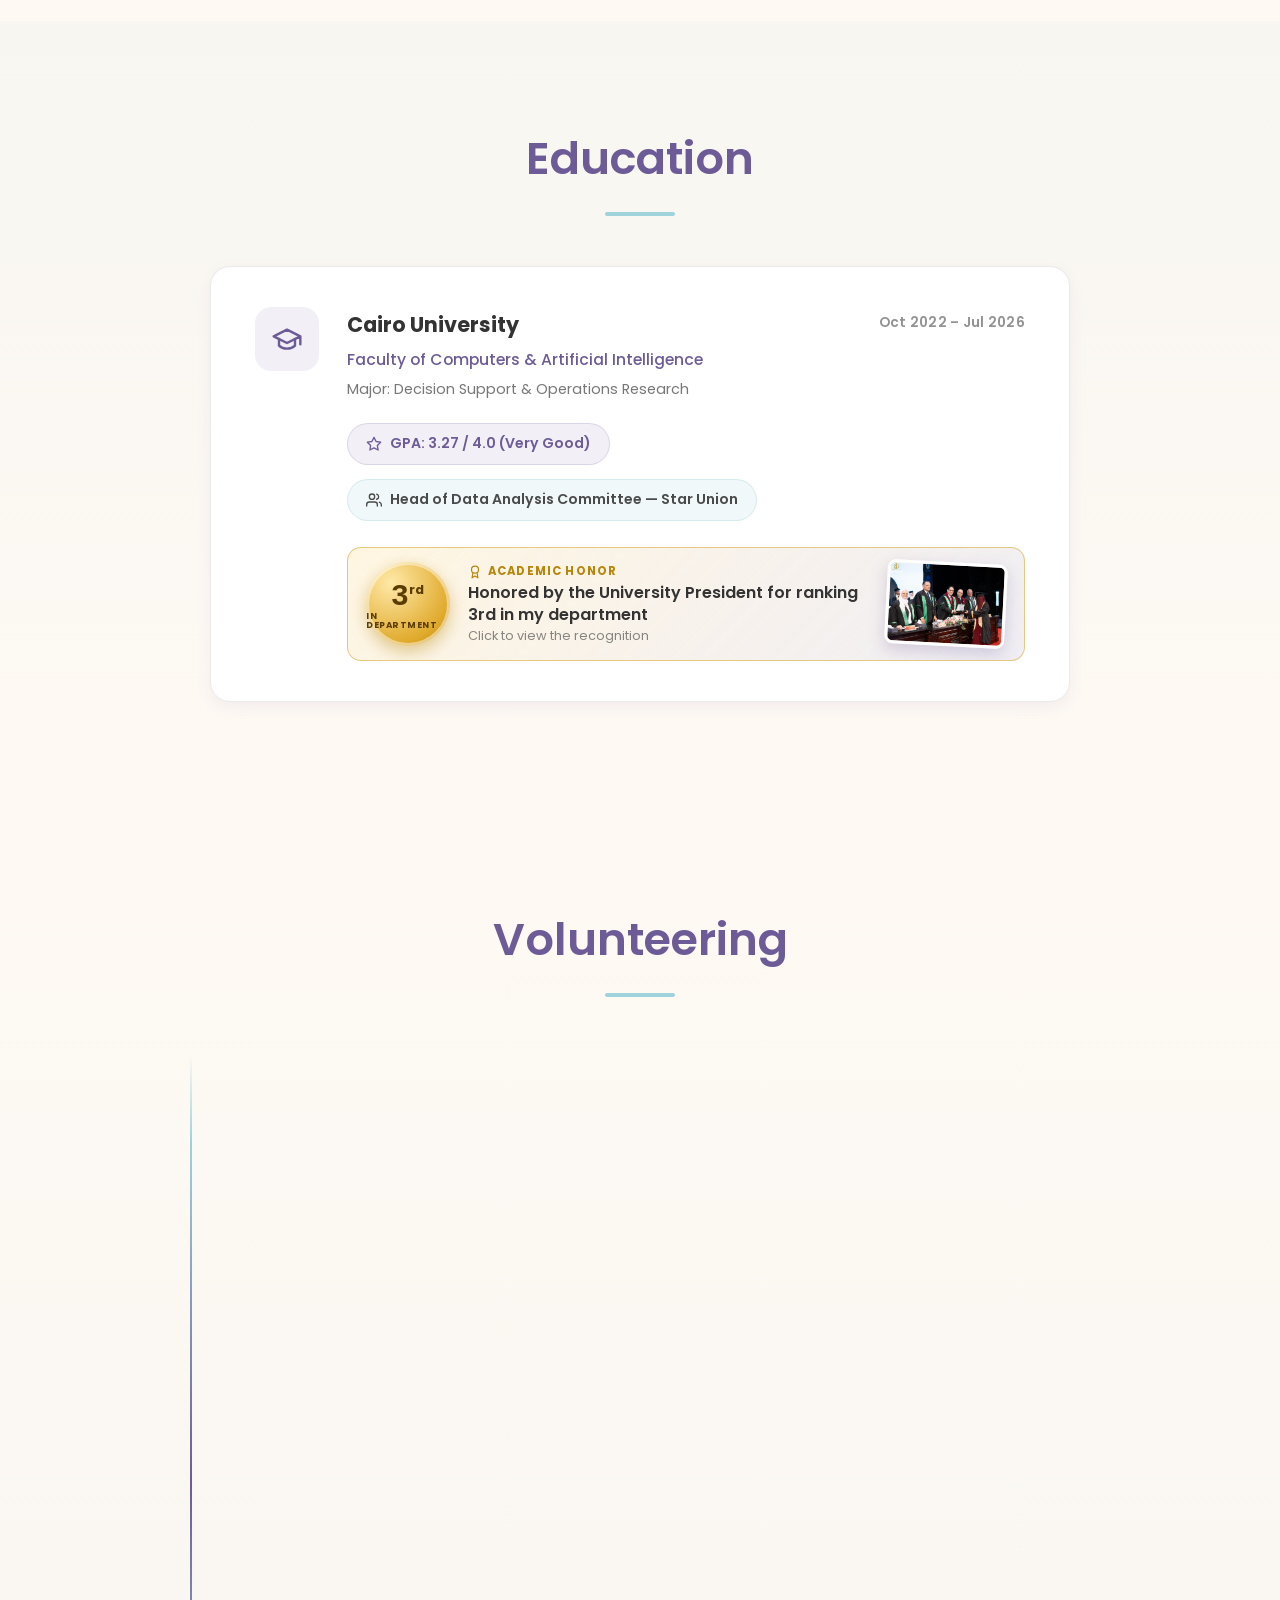
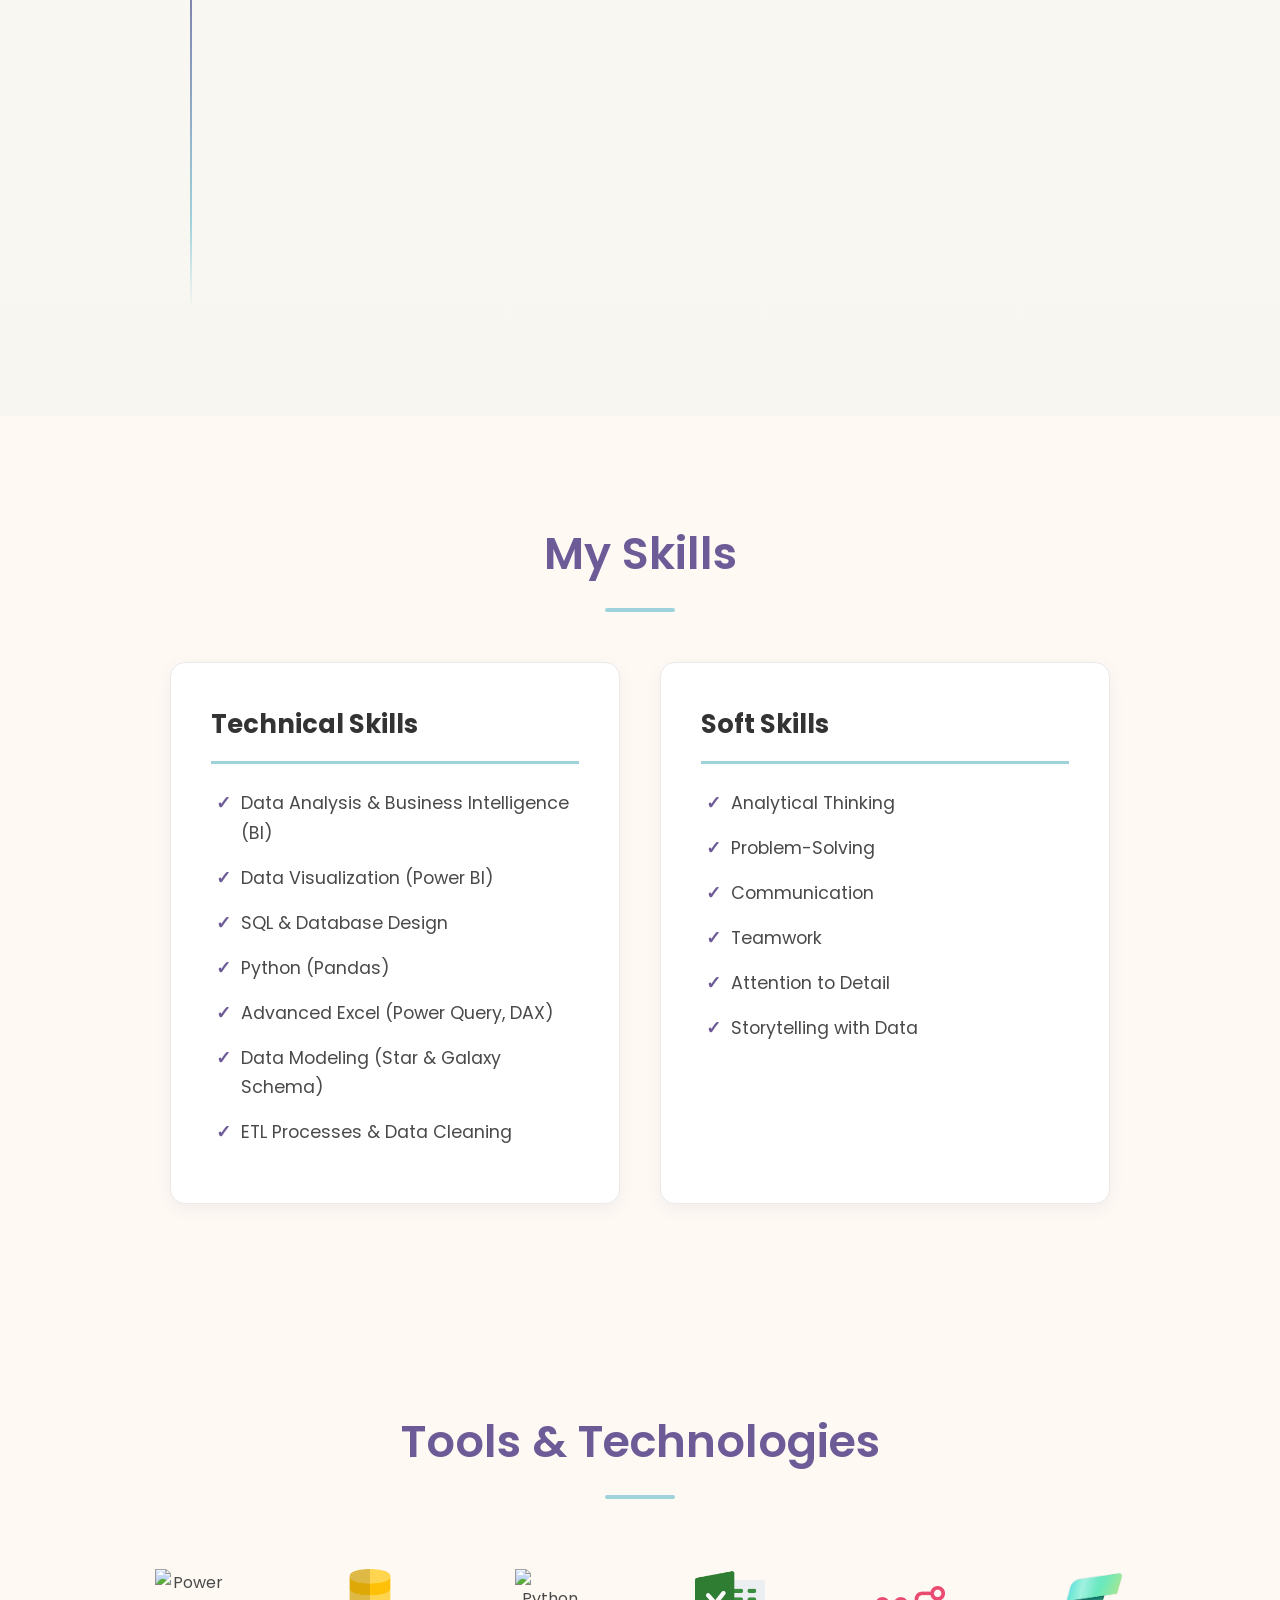
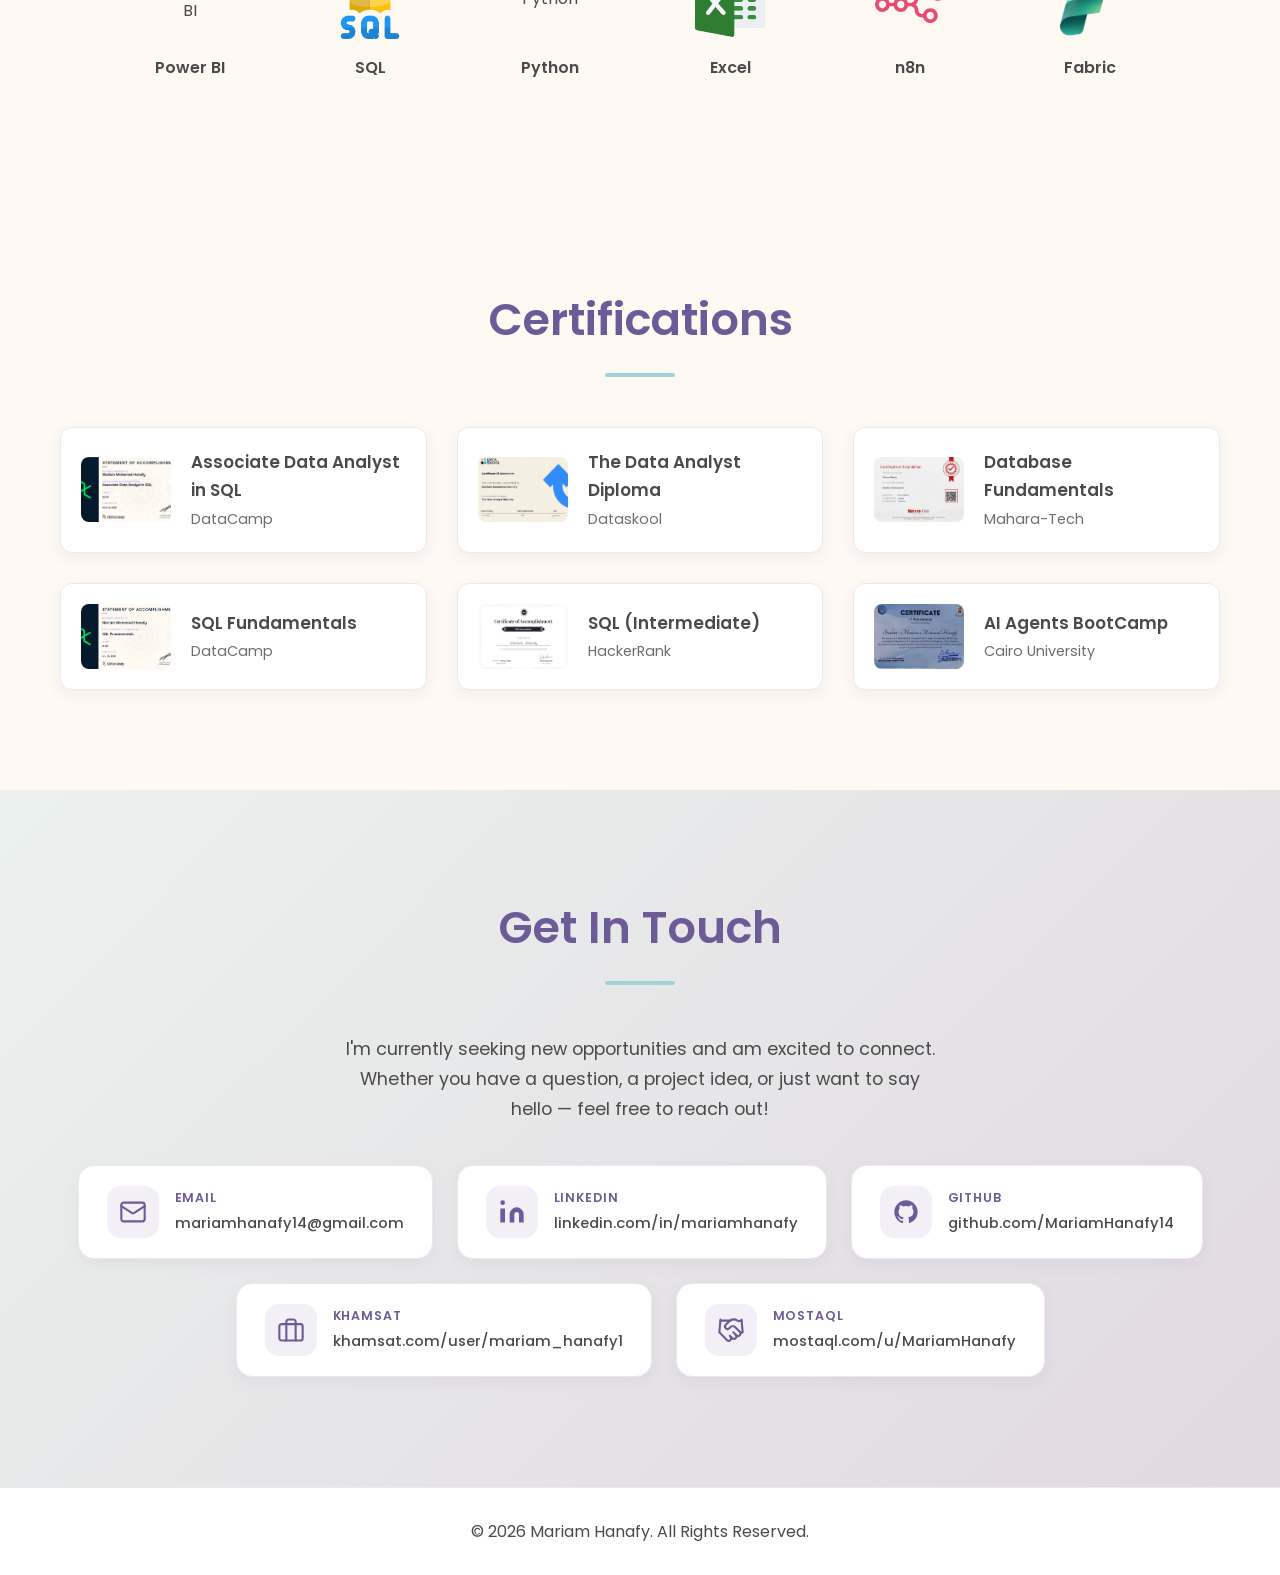
==== commit c7c802a3: "CV Link" ====
--- a/index.html
+++ b/index.html
@@ -116,7 +116,7 @@
 
                         <div class="hero-buttons hero-reveal">
                             <a href="#projects" class="btn btn-primary">View My Work</a>
-                            <a href="https://drive.google.com/file/d/1ixuGTMuUSyiNwHGaddFv5WG_xXlTjDwF/view?usp=sharing" target="_blank" class="btn btn-secondary">Download CV</a>
+                            <a href="https://drive.google.com/file/d/1829wATWPb3krA89Us-0_fUO_BmtRbmh4/view?usp=drivesdk" target="_blank" class="btn btn-secondary">Download CV</a>
                         </div>
                         <!-- Hero Social Icons -->
                         <div class="hero-socials hero-reveal">
